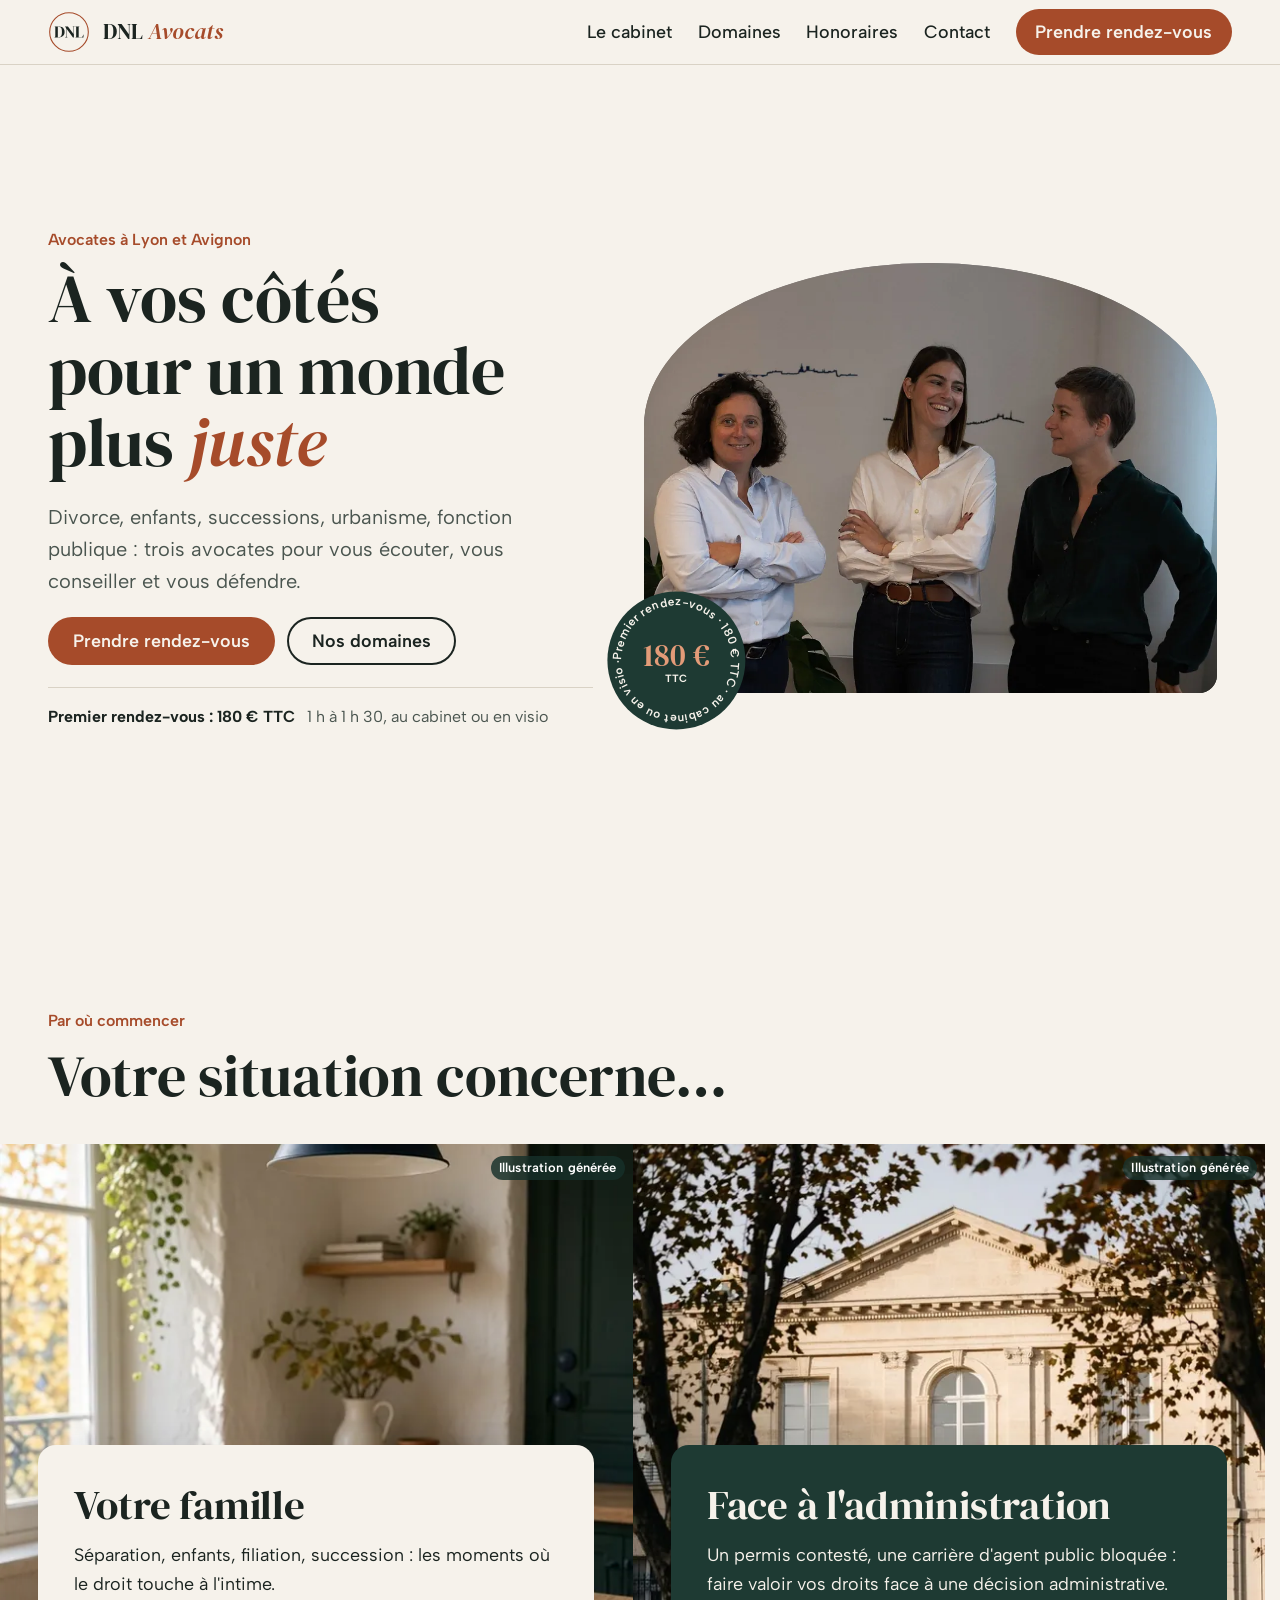
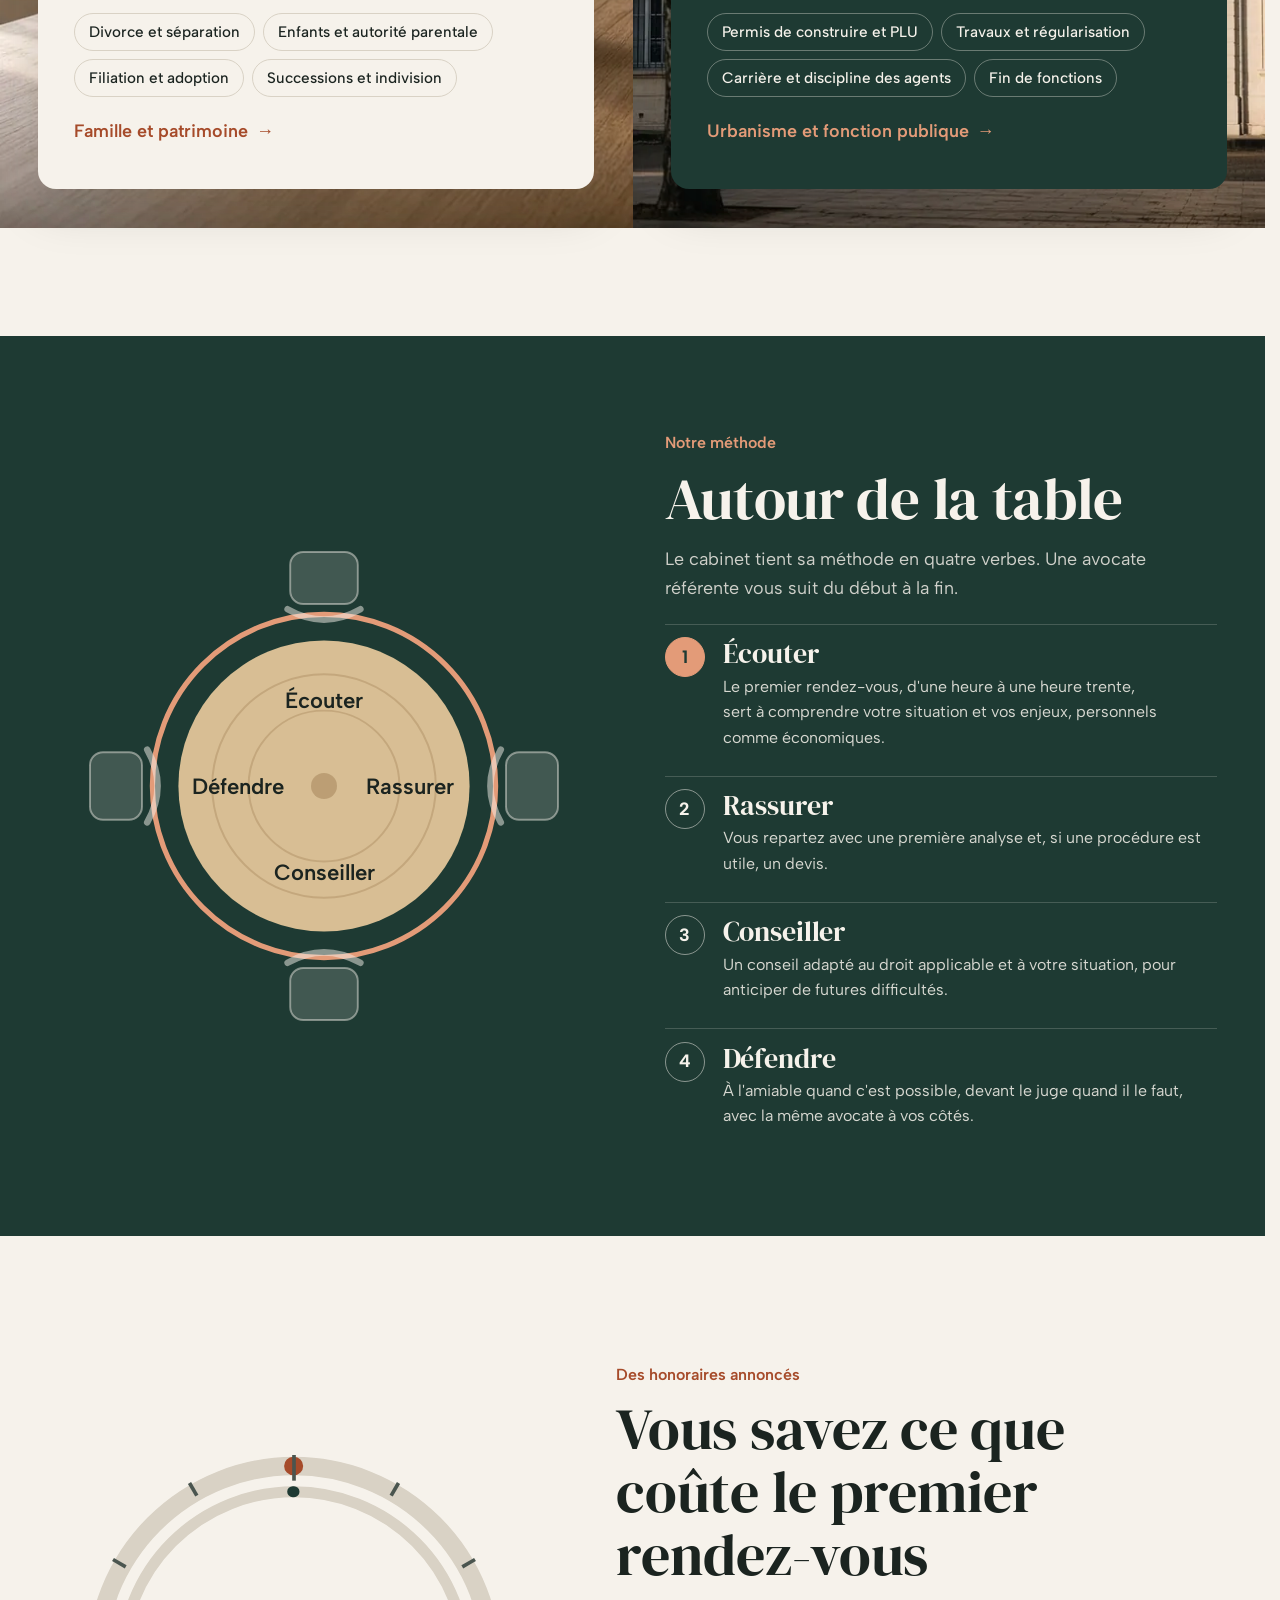
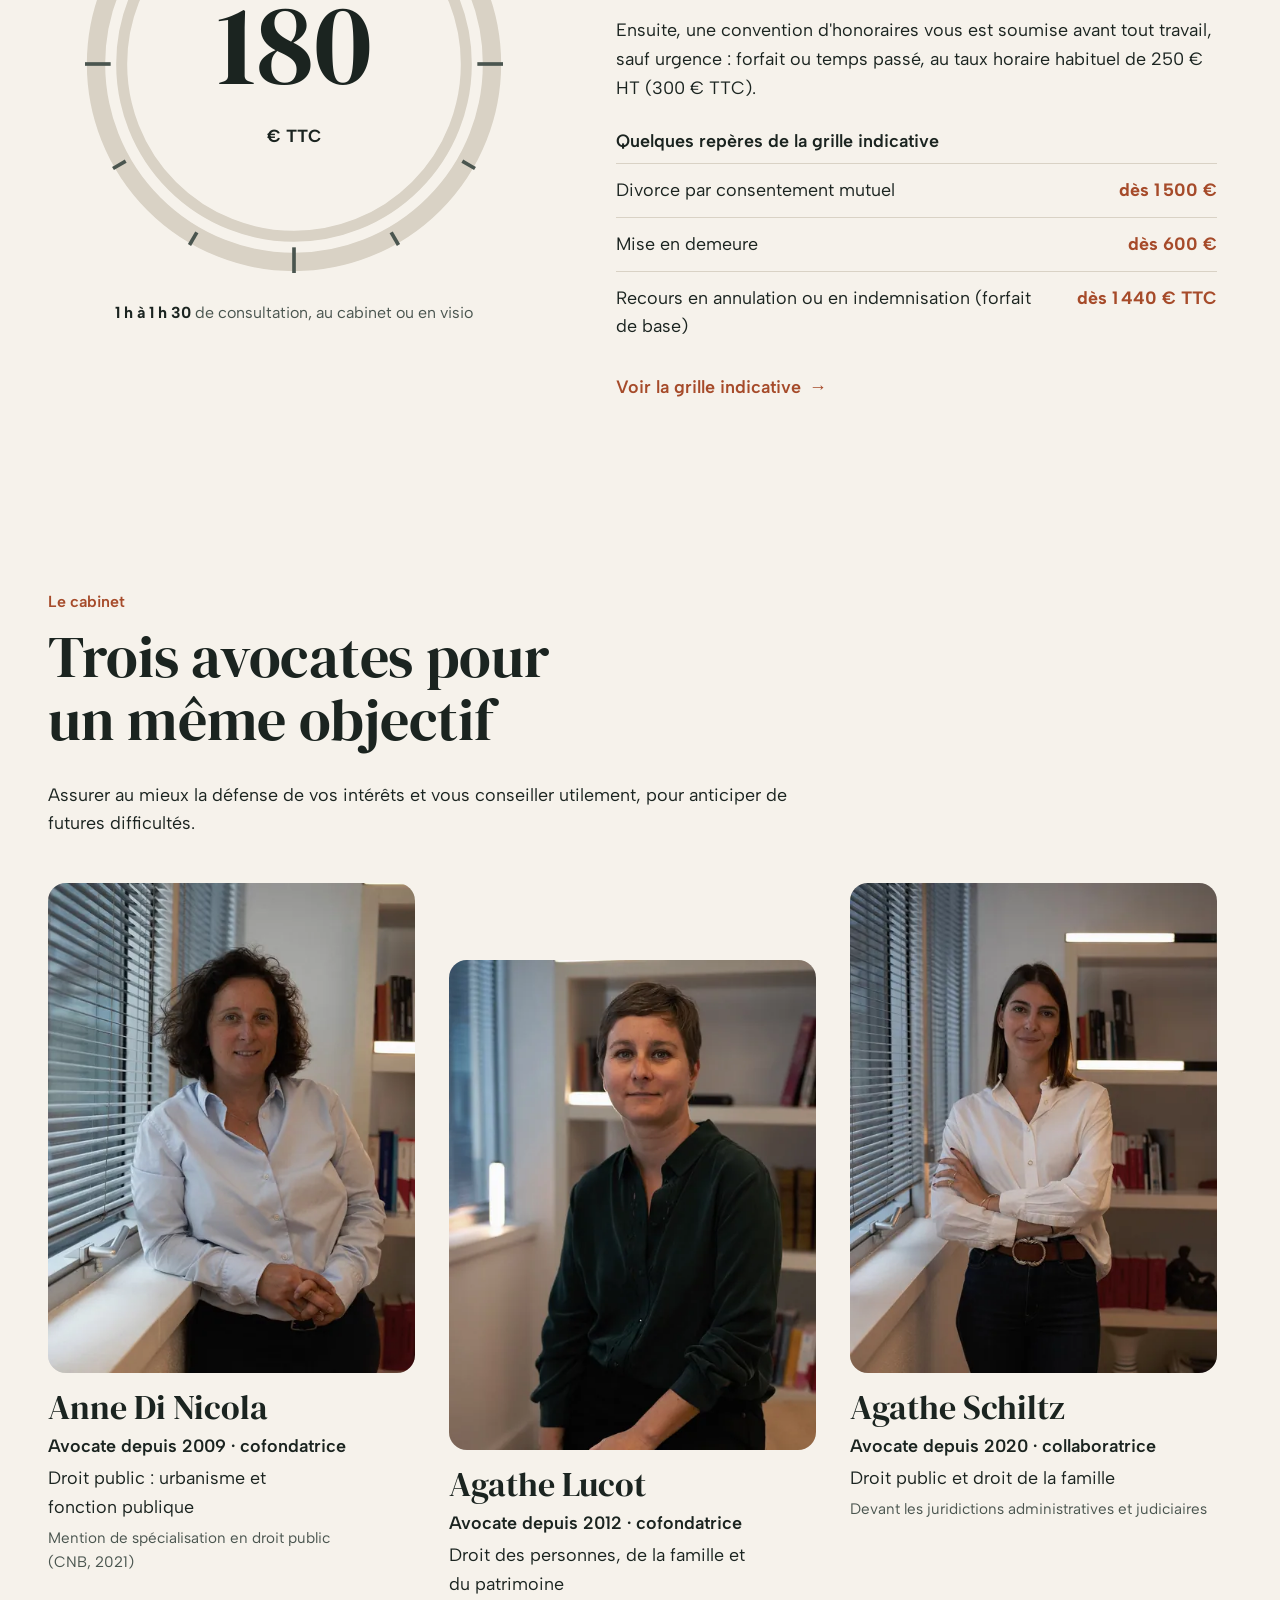
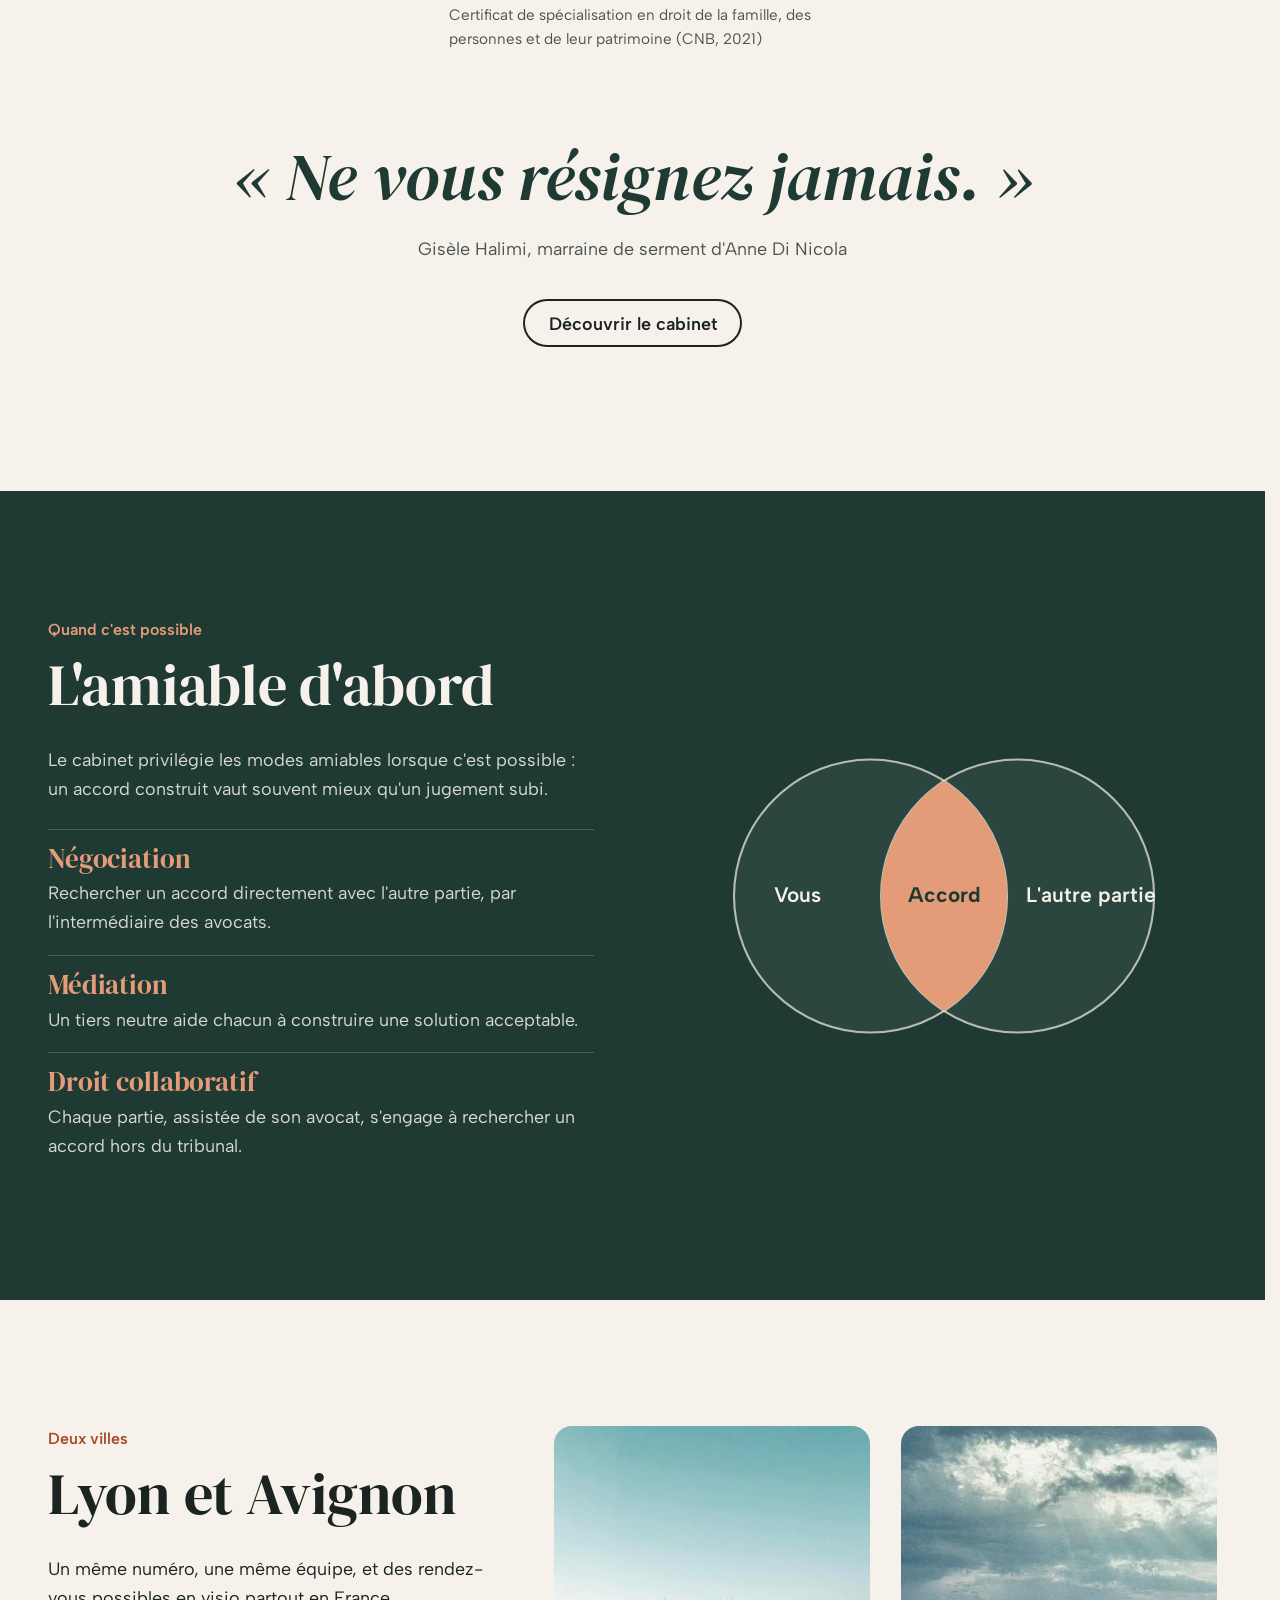
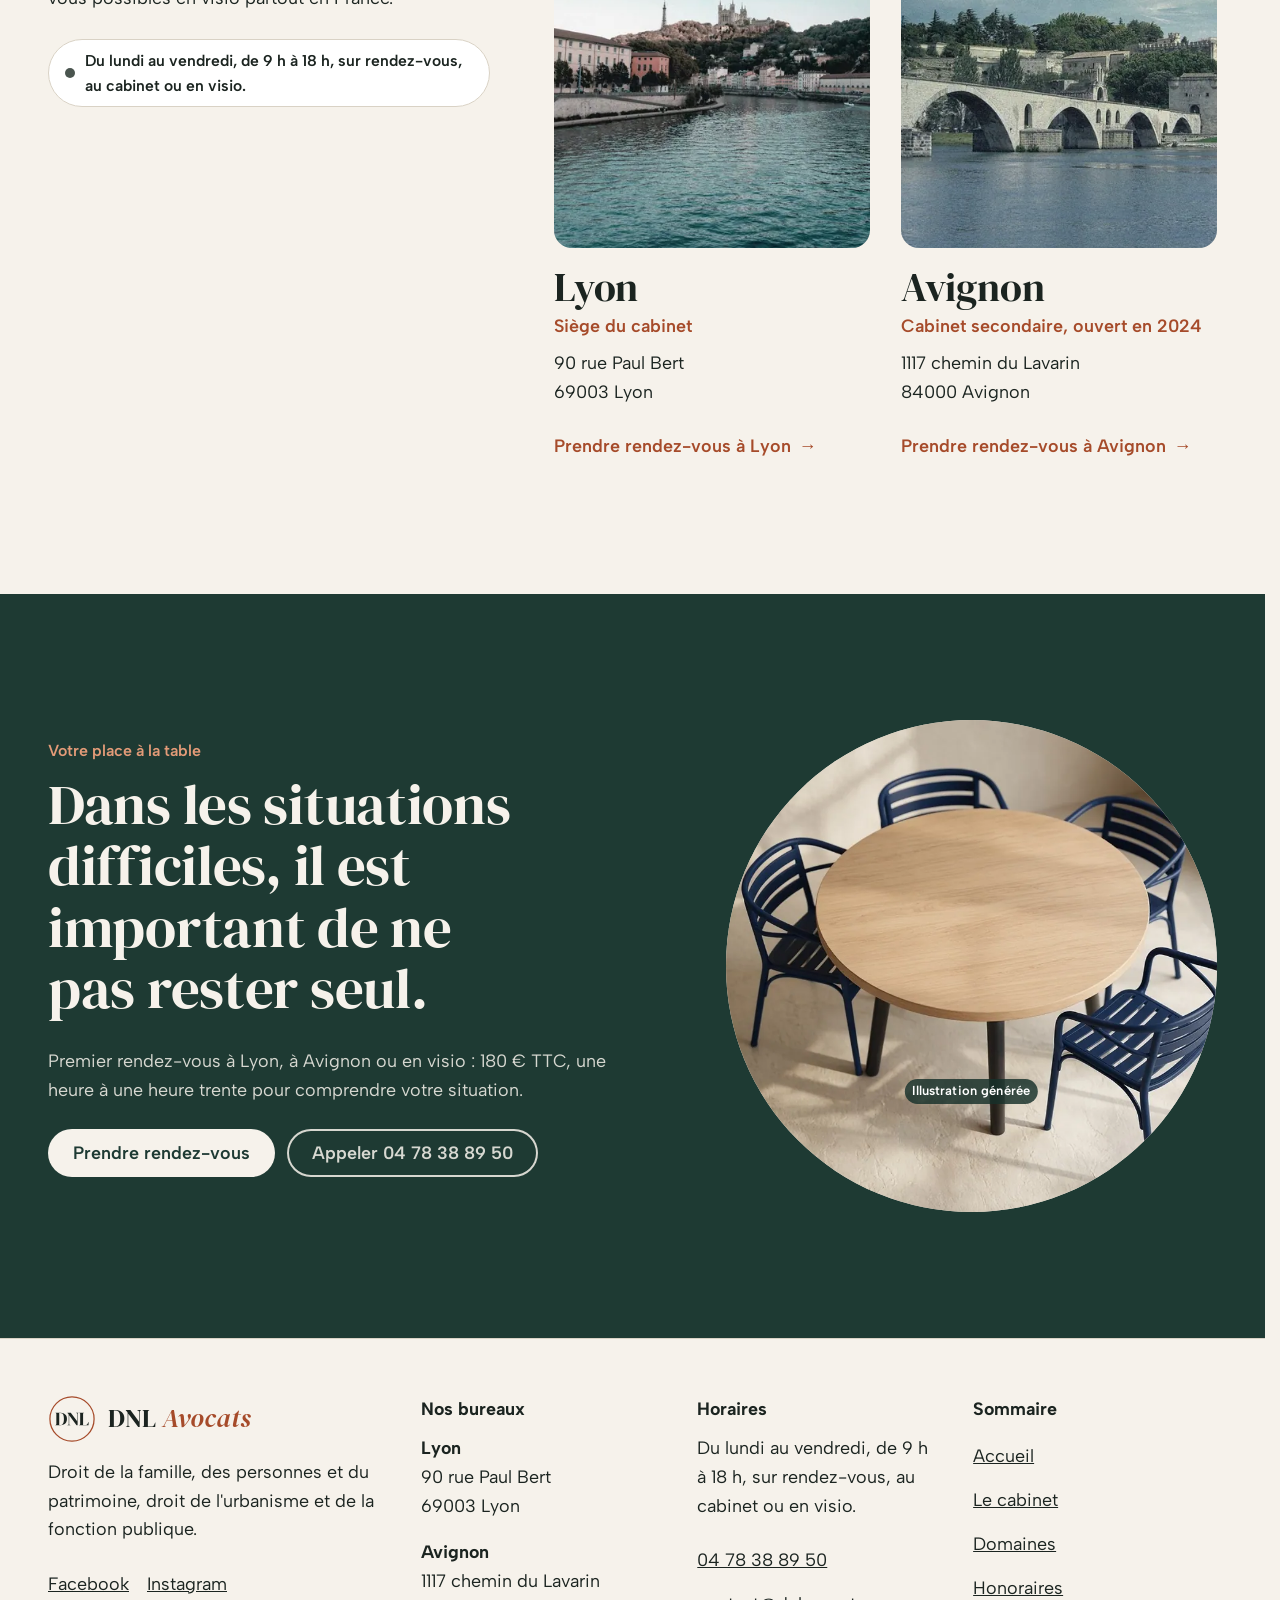
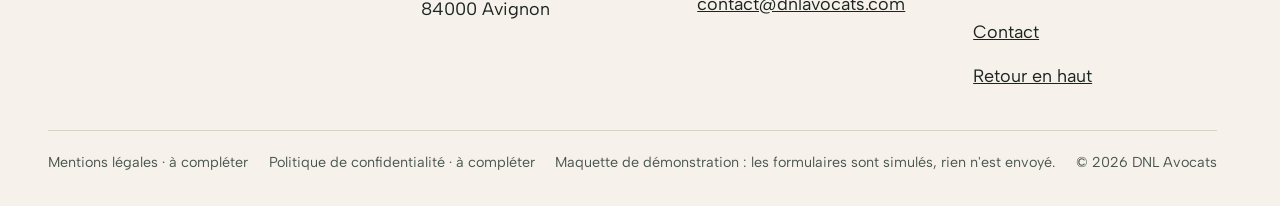
==== index.html @ 967ad7b6 "Maquette DNL Avocats v1" ====
<!doctype html>
<html lang="fr" data-v="1" data-curseur>
<head>
<meta charset="utf-8">
<meta name="viewport" content="width=device-width, initial-scale=1, viewport-fit=cover">
<title>DNL Avocats · Avocates en droit de la famille et droit public à Lyon et Avignon</title>
<meta name="description" content="Trois avocates à Lyon et Avignon : divorce, enfants, successions, urbanisme, fonction publique. Premier rendez-vous 180 € TTC, au cabinet ou en visio.">
<meta name="robots" content="noindex, nofollow">
<link rel="canonical" href="https://dnl-avocats-maquette.vercel.app/">
<style>:root{--fond:#F6F2EB;--texte:#1B2420;--voile-fond:#1E3A33;--ouverture-fond:#F6F2EB;--menu-fond:#F6F2EB}:root { --entete-h: 72px; --barres-h: 0px; } html { background: var(--fond); color: var(--texte); scrollbar-gutter: stable; } body { margin: 0; background: var(--fond); } html.js:not(.secours):not([data-arrivee="retour"]) [data-anime] { opacity: 0; } html.js:not(.secours):not([data-arrivee="retour"]) [data-anime].vu { opacity: 1; } [data-voile] { position: fixed; inset: 0; z-index: 900; background: var(--voile-fond); transform: translateY(100%); visibility: hidden; pointer-events: none; } html[data-arrivee="voile"]:not(.voile-leve):not(.secours) [data-voile] { transform: none; visibility: visible; } html.secours [data-voile] { visibility: hidden !important; } .ouverture-panneau { position: fixed; inset: 0; z-index: 850; display: none; place-content: center; justify-items: center; background: var(--ouverture-fond, var(--voile-fond)); color: var(--fond); text-align: center; } html.js[data-arrivee="intro"]:not(.secours):not(.intro-finie) .ouverture-panneau { display: grid; } html.defilement-bloque, html.defilement-bloque body, html.js[data-arrivee="intro"]:not(.secours):not(.intro-finie), html.js[data-arrivee="intro"]:not(.secours):not(.intro-finie) body, html[data-arrivee="voile"]:not(.voile-leve):not(.secours), html[data-arrivee="voile"]:not(.voile-leve):not(.secours) body { overflow: hidden; } html.js[data-arrivee="intro"]:not(.secours):not(.intro-finie) { background-color: var(--ouverture-fond, var(--voile-fond)); } html[data-arrivee="voile"]:not(.voile-leve):not(.secours) { background-color: var(--voile-fond); }</style>
<script>(function () {
var d = document.documentElement, ss = null, ls = null;
try { ss = window.sessionStorage; ls = window.localStorage; } catch (e) {}
d.classList.add('js');
var nav = performance.getEntriesByType ? performance.getEntriesByType('navigation')[0] : null;
var type = nav ? nav.type : 'navigate';
var depart = null;
try { depart = JSON.parse(ss.getItem('socle:depart') || 'null'); ss.removeItem('socle:depart'); } catch (e) {}
if (depart && !(Date.now() - depart.t < 15000)) depart = null;
var mode = type === 'back_forward' ? 'retour' : type === 'reload' ? 'intro' : depart ? 'voile' : 'intro';
d.setAttribute('data-arrivee', mode);
if (mode === 'voile' && depart.couleur) d.style.setProperty('--voile-fond', depart.couleur);
if (type === 'reload' && 'scrollRestoration' in history) {
history.scrollRestoration = 'manual';
}
try {
var choisie = ls && ls.getItem('socle:langue');
var langue = (d.lang || '').slice(0, 2);
if (choisie && choisie !== langue && type === 'navigate' && !depart) {
var alt = document.querySelector('link[rel="alternate"][hreflang="' + choisie + '"]');
if (alt) location.replace(new URL(alt.href).pathname + location.search + location.hash);
}
} catch (e) {}
setTimeout(function () { if (!d.classList.contains('demarre')) d.classList.add('secours'); }, 2000);
})();</script>
<link rel="preload" href="/assets/fonts/dm-serif-display-latin-400-normal.woff2" as="font" type="font/woff2" crossorigin>
<link rel="preload" href="/assets/fonts/albert-sans-latin-wght-normal.woff2" as="font" type="font/woff2" crossorigin>
<link rel="stylesheet" href="/assets/css/socle.css?v=1">
<link rel="stylesheet" href="/assets/css/site.css?v=1">
<link rel="modulepreload" href="/assets/js/site.js?v=1">
<link rel="modulepreload" href="/assets/js/socle/index.js?v=1">
<script src="/assets/vendor/gsap.min.js" defer></script>
<script src="/assets/vendor/ScrollTrigger.min.js" defer></script>
<script src="/assets/vendor/SplitText.min.js" defer></script>
<script type="module" src="/assets/js/site.js?v=1"></script>
<meta name="theme-color" content="#F6F2EB">
<link rel="icon" href="/assets/images/favicon.svg" type="image/svg+xml">
<link rel="apple-touch-icon" href="/assets/images/apple-touch-icon.png">
<meta property="og:type" content="website">
<meta property="og:site_name" content="DNL Avocats">
<meta property="og:locale" content="fr_FR">
<meta property="og:title" content="DNL Avocats · Avocates en droit de la famille et droit public à Lyon et Avignon">
<meta property="og:description" content="Trois avocates à Lyon et Avignon : divorce, enfants, successions, urbanisme, fonction publique. Premier rendez-vous 180 € TTC, au cabinet ou en visio.">
<meta property="og:url" content="https://dnl-avocats-maquette.vercel.app/">
<meta property="og:image" content="https://dnl-avocats-maquette.vercel.app/assets/partage/accueil-fr.jpg">
<meta property="og:image:width" content="1200">
<meta property="og:image:height" content="630">
<meta property="og:image:alt" content="Les trois avocates de DNL Avocats devant le mur du cabinet de Lyon">
<meta name="twitter:card" content="summary_large_image">
<script type="application/ld+json">{"@context":"https://schema.org","@type":"LegalService","name":"DNL Avocats","legalName":"DNL AVOCATS SELARL","url":"https://dnl-avocats-maquette.vercel.app/","telephone":"+33478388950","email":"contact@dnlavocats.com","description":"Cabinet d'avocates à Lyon et Avignon : droit de la famille, des personnes et du patrimoine, successions, droit de l'urbanisme et de la fonction publique.","priceRange":"Premier rendez-vous 180 € TTC","areaServed":["Lyon","Avignon"],"address":{"@type":"PostalAddress","streetAddress":"90 rue Paul Bert","postalCode":"69003","addressLocality":"Lyon","addressCountry":"FR"},"location":[{"@type":"Place","name":"DNL Avocats Lyon","address":{"@type":"PostalAddress","streetAddress":"90 rue Paul Bert","postalCode":"69003","addressLocality":"Lyon","addressCountry":"FR"}},{"@type":"Place","name":"DNL Avocats Avignon","address":{"@type":"PostalAddress","streetAddress":"1117 chemin du Lavarin","postalCode":"84000","addressLocality":"Avignon","addressCountry":"FR"}}],"openingHoursSpecification":[{"@type":"OpeningHoursSpecification","dayOfWeek":["Monday","Tuesday","Wednesday","Thursday","Friday"],"opens":"09:00","closes":"18:00"}],"employee":[{"@type":"Person","name":"Anne Di Nicola","jobTitle":"Avocate"},{"@type":"Person","name":"Agathe Lucot","jobTitle":"Avocate"},{"@type":"Person","name":"Agathe Schiltz","jobTitle":"Avocate"}],"sameAs":["https://www.facebook.com/DNLAvocats","https://www.instagram.com/dnlavocats/"]}</script>
</head>
<body id="haut">
<div data-voile data-forme="iris" aria-hidden="true"><div class="voile-contenu"><svg class="mono mono--voile" viewBox="0 0 100 100" aria-hidden="true" focusable="false"><circle class="mono-anneau" cx="50" cy="50" r="46" pathLength="1"/><path class="mono-l" d="M25.12 63.14L15.28 63.14L15.28 62.74L16.12 62.42Q17.40 61.90 17.40 60.38L17.40 39.50Q17.40 37.90 16.12 37.46L15.28 37.14L15.28 36.74L25.84 36.74Q30.08 36.74 33.14 38.32Q36.20 39.90 37.86 42.84Q39.52 45.78 39.52 49.90Q39.52 54.10 37.72 57.06Q35.92 60.02 32.70 61.58Q29.48 63.14 25.12 63.14M23.40 37.54L23.40 62.34L25.12 62.34Q28 62.34 29.76 61.20Q31.52 60.06 32.34 57.36Q33.16 54.66 33.16 49.94Q33.16 45.22 32.34 42.52Q31.52 39.82 29.80 38.68Q28.08 37.54 25.28 37.54"/><path class="mono-l" d="M46.60 63.14L40.52 63.14L40.52 62.74L41.84 62.34Q42.56 62.14 42.88 61.56Q43.20 60.98 43.20 60.18L43.20 40.94Q42.76 39.98 42.50 39.50Q42.24 39.02 41.92 38.68Q41.60 38.34 41.04 37.82L40.36 37.14L40.36 36.74L47.44 36.74L60.72 54.86L60.72 39.78Q60.72 38.98 60.46 38.34Q60.20 37.70 59.40 37.50L58.08 37.14L58.08 36.74L63.80 36.74L63.80 37.14L62.72 37.50Q62 37.74 61.84 38.34Q61.68 38.94 61.68 39.74L61.68 63.26L59.44 63.26L44.16 42.26L44.16 60.18Q44.16 60.98 44.40 61.54Q44.64 62.10 45.40 62.34L46.60 62.74"/><path class="mono-l" d="M84.36 63.14L64.92 63.14L64.92 62.74L65.76 62.42Q66.60 62.10 66.82 61.64Q67.04 61.18 67.04 60.38L67.04 39.50Q67.04 38.70 66.80 38.22Q66.56 37.74 65.76 37.46L64.92 37.14L64.92 36.74L75.12 36.74L75.12 37.14L74.40 37.46Q73.64 37.74 73.36 38.24Q73.08 38.74 73.08 39.54L73.08 62.34L79.24 62.34Q80.72 62.34 81.42 61.62Q82.12 60.90 82.76 59.54L84.32 56.18L84.72 56.18"/></svg><span data-voile-libelle>Accueil</span></div></div>
<div class="ouverture-panneau" data-ouverture aria-hidden="true">
  <svg class="mono mono--intro" viewBox="0 0 100 100" aria-hidden="true" focusable="false" data-ouverture-objet><circle class="mono-anneau" cx="50" cy="50" r="46" pathLength="1"/><path class="mono-l" d="M25.12 63.14L15.28 63.14L15.28 62.74L16.12 62.42Q17.40 61.90 17.40 60.38L17.40 39.50Q17.40 37.90 16.12 37.46L15.28 37.14L15.28 36.74L25.84 36.74Q30.08 36.74 33.14 38.32Q36.20 39.90 37.86 42.84Q39.52 45.78 39.52 49.90Q39.52 54.10 37.72 57.06Q35.92 60.02 32.70 61.58Q29.48 63.14 25.12 63.14M23.40 37.54L23.40 62.34L25.12 62.34Q28 62.34 29.76 61.20Q31.52 60.06 32.34 57.36Q33.16 54.66 33.16 49.94Q33.16 45.22 32.34 42.52Q31.52 39.82 29.80 38.68Q28.08 37.54 25.28 37.54"/><path class="mono-l" d="M46.60 63.14L40.52 63.14L40.52 62.74L41.84 62.34Q42.56 62.14 42.88 61.56Q43.20 60.98 43.20 60.18L43.20 40.94Q42.76 39.98 42.50 39.50Q42.24 39.02 41.92 38.68Q41.60 38.34 41.04 37.82L40.36 37.14L40.36 36.74L47.44 36.74L60.72 54.86L60.72 39.78Q60.72 38.98 60.46 38.34Q60.20 37.70 59.40 37.50L58.08 37.14L58.08 36.74L63.80 36.74L63.80 37.14L62.72 37.50Q62 37.74 61.84 38.34Q61.68 38.94 61.68 39.74L61.68 63.26L59.44 63.26L44.16 42.26L44.16 60.18Q44.16 60.98 44.40 61.54Q44.64 62.10 45.40 62.34L46.60 62.74"/><path class="mono-l" d="M84.36 63.14L64.92 63.14L64.92 62.74L65.76 62.42Q66.60 62.10 66.82 61.64Q67.04 61.18 67.04 60.38L67.04 39.50Q67.04 38.70 66.80 38.22Q66.56 37.74 65.76 37.46L64.92 37.14L64.92 36.74L75.12 36.74L75.12 37.14L74.40 37.46Q73.64 37.74 73.36 38.24Q73.08 38.74 73.08 39.54L73.08 62.34L79.24 62.34Q80.72 62.34 81.42 61.62Q82.12 60.90 82.76 59.54L84.32 56.18L84.72 56.18"/></svg>
  <p class="ouverture-ligne">Avocates · Lyon &amp; Avignon</p>
</div>
<a class="evitement" href="#contenu">Aller au contenu</a>
<header data-entete>
  <div class="entete-rangee">
    <a class="entete-logo" href="/" data-libelle="Accueil" aria-current="page">
      <svg class="mono mono--entete" viewBox="0 0 100 100" aria-hidden="true" focusable="false"><circle class="mono-anneau" cx="50" cy="50" r="46" pathLength="1"/><path class="mono-l" d="M25.12 63.14L15.28 63.14L15.28 62.74L16.12 62.42Q17.40 61.90 17.40 60.38L17.40 39.50Q17.40 37.90 16.12 37.46L15.28 37.14L15.28 36.74L25.84 36.74Q30.08 36.74 33.14 38.32Q36.20 39.90 37.86 42.84Q39.52 45.78 39.52 49.90Q39.52 54.10 37.72 57.06Q35.92 60.02 32.70 61.58Q29.48 63.14 25.12 63.14M23.40 37.54L23.40 62.34L25.12 62.34Q28 62.34 29.76 61.20Q31.52 60.06 32.34 57.36Q33.16 54.66 33.16 49.94Q33.16 45.22 32.34 42.52Q31.52 39.82 29.80 38.68Q28.08 37.54 25.28 37.54"/><path class="mono-l" d="M46.60 63.14L40.52 63.14L40.52 62.74L41.84 62.34Q42.56 62.14 42.88 61.56Q43.20 60.98 43.20 60.18L43.20 40.94Q42.76 39.98 42.50 39.50Q42.24 39.02 41.92 38.68Q41.60 38.34 41.04 37.82L40.36 37.14L40.36 36.74L47.44 36.74L60.72 54.86L60.72 39.78Q60.72 38.98 60.46 38.34Q60.20 37.70 59.40 37.50L58.08 37.14L58.08 36.74L63.80 36.74L63.80 37.14L62.72 37.50Q62 37.74 61.84 38.34Q61.68 38.94 61.68 39.74L61.68 63.26L59.44 63.26L44.16 42.26L44.16 60.18Q44.16 60.98 44.40 61.54Q44.64 62.10 45.40 62.34L46.60 62.74"/><path class="mono-l" d="M84.36 63.14L64.92 63.14L64.92 62.74L65.76 62.42Q66.60 62.10 66.82 61.64Q67.04 61.18 67.04 60.38L67.04 39.50Q67.04 38.70 66.80 38.22Q66.56 37.74 65.76 37.46L64.92 37.14L64.92 36.74L75.12 36.74L75.12 37.14L74.40 37.46Q73.64 37.74 73.36 38.24Q73.08 38.74 73.08 39.54L73.08 62.34L79.24 62.34Q80.72 62.34 81.42 61.62Q82.12 60.90 82.76 59.54L84.32 56.18L84.72 56.18"/></svg><span class="entete-nom">DNL <em>Avocats</em></span>
    </a>
    <nav data-nav aria-label="Navigation principale">
      <ul><li><a href="/cabinet" data-libelle="Le cabinet">Le cabinet</a></li><li><a href="/domaines" data-libelle="Domaines">Domaines</a></li><li><a href="/honoraires" data-libelle="Honoraires">Honoraires</a></li><li><a href="/contact" data-libelle="Contact">Contact</a></li></ul>
    </nav>
    <div class="entete-actions">
      <a class="bouton" href="/contact" data-libelle="Contact">Prendre rendez-vous</a>
      <button type="button" data-menu-bouton aria-controls="menu" aria-expanded="false" data-libelle-ouvrir="Menu" data-libelle-fermer="Fermer"><span data-libelle-bouton>Menu</span></button>
      <a class="menu-sansjs" href="#menu" data-menu-lien>Menu</a>
    </div>
  </div>
</header>
<script>/* Avant le premier affichage : rangées de la navigation (même règle que ajusterNav dans assets/js/socle/entete.js)
   et hauteur réelle de l'en-tête, pour que rien ne saute quand le JavaScript du site prend la main. */
(function () {
  var h = document.documentElement, u = document.querySelector('[data-nav] ul'), e = document.querySelector('[data-entete]');
  if (u) {
    var deborde = function () { return u.scrollWidth > u.clientWidth + 1; }, c = deborde();
    if (c && window.matchMedia('(min-width: 900px)').matches) {
      h.classList.add('nav-deux-rangees'); c = deborde();
      if (c) { h.classList.add('nav-deux-lignes'); var a = u.querySelector('a'); c = !a || u.getBoundingClientRect().height > a.getBoundingClientRect().height * 2.5; }
      if (c) h.classList.remove('nav-deux-rangees', 'nav-deux-lignes');
    }
    if (c) h.classList.add('nav-compacte');
  }
  if (e) h.style.setProperty('--entete-h', Math.round(e.getBoundingClientRect().height) + 'px');
})();</script>
<span id="menu-ferme" aria-hidden="true"></span>
<div id="menu" data-menu role="dialog" aria-modal="true" aria-label="Menu">
  <p class="menu-sansjs-fermer"><a href="#menu-ferme">Fermer</a></p>
  <ul><li style="--i:0"><a href="/" class="menu-lien" data-libelle="Accueil" aria-current="page">Accueil</a></li><li style="--i:1"><a href="/cabinet" class="menu-lien" data-libelle="Le cabinet">Le cabinet</a></li><li style="--i:2"><a href="/domaines" class="menu-lien" data-libelle="Domaines">Domaines</a></li><li style="--i:3"><a href="/honoraires" class="menu-lien" data-libelle="Honoraires">Honoraires</a></li><li style="--i:4"><a href="/contact" class="menu-lien" data-libelle="Contact">Contact</a></li></ul>
  <p><a class="bouton" href="tel:+33478388950">Appeler 04 78 38 89 50</a></p>
</div>
<main id="contenu" tabindex="-1">
<section class="hero" id="debut">
  <div class="hero-texte">
    <p class="surtitre hero-surtitre masque-ecran-tres-bas o-suite">Avocates à Lyon et Avignon</p>
    <h1 class="hero-titre"><span class="ligne-masque"><span class="hero-ligne">À vos côtés</span></span><span class="ligne-masque"><span class="hero-ligne">pour un monde</span></span><span class="ligne-masque"><span class="hero-ligne">plus <em>juste</em></span></span></h1>
    <p class="hero-intro masque-ecran-bas masque-petit o-suite">Divorce, enfants, successions, urbanisme, fonction publique : trois avocates pour vous écouter, vous conseiller et vous défendre.</p>
    <div class="hero-actions o-suite">
      <a href="/contact" class="bouton" data-libelle="Contact" data-action-principale data-survol="magnetique">Prendre rendez-vous</a>
      <a href="/domaines" class="bouton bouton--contour masque-ecran-tres-bas" data-libelle="Domaines">Nos domaines</a>
    </div>
    <p class="hero-info o-suite" data-info-cle><strong>Premier rendez-vous : 180 € TTC</strong><span>1 h à 1 h 30, au cabinet ou en visio</span></p>
  </div>
  <div class="hero-visuel">
    <figure class="media hero-arche" data-iris-centre data-fx="parallaxe" data-fx-force="6" style="--cadrage:54% 46%">
  <picture>
    <img src="/assets/images/equipe-1280.webp" srcset="/assets/images/equipe-640.webp 640w, /assets/images/equipe-960.webp 960w, /assets/images/equipe-1280.webp 1280w, /assets/images/equipe-1600.webp 1600w" sizes="(max-width: 760px) 100vw, 56vw" alt="Anne Di Nicola, Agathe Schiltz et Agathe Lucot, souriantes, devant le mur du cabinet de Lyon orné d&#39;une silhouette de la ville" width="1280" height="960" fetchpriority="high" loading="eager" decoding="async">
  </picture>
</figure>
    <svg class="pastille o-suite" viewBox="0 0 200 200" data-effet="pastille" data-superpose data-audit-ignorer aria-hidden="true">
      <defs><path id="pastille-cercle" d="M100,100 m-78,0 a78,78 0 1,1 156,0 a78,78 0 1,1 -156,0"/></defs>
      <circle cx="100" cy="100" r="98" class="pastille-fond"/>
      <g class="pastille-tour"><g class="pastille-texte"><text><textPath href="#pastille-cercle" textLength="490" lengthAdjust="spacing">Premier rendez-vous · 180 € TTC · au cabinet ou en visio · </textPath></text></g></g>
      <text x="100" y="108" text-anchor="middle" class="pastille-prix">180 €</text><text x="100" y="130" text-anchor="middle" class="pastille-ttc">TTC</text>
    </svg>
  </div>
</section>
<section class="situation" id="situation" aria-labelledby="situation-titre">
  <div class="conteneur situation-tete">
    <p class="surtitre" data-anime>Par où commencer</p>
    <h2 id="situation-titre" data-anime="lignes">Votre situation concerne…</h2>
  </div>
  <div class="partage">
    <article class="partage-moitie partage-moitie--famille" data-cote="g" data-effet="partage">
      <figure class="media partage-media" data-grok data-fx="parallaxe" data-fx-force="8" style="--cadrage:39% 46%">
  <picture>
    <img src="/assets/images/grok/accueil-famille-1200.webp" srcset="/assets/images/grok/accueil-famille-640.webp 640w, /assets/images/grok/accueil-famille-960.webp 960w, /assets/images/grok/accueil-famille-1200.webp 1200w" sizes="(max-width: 760px) 100vw, 50vw" alt="Table de cuisine familiale au matin, deux tasses et un dessin aux crayons" width="1200" height="1500" loading="lazy" decoding="async">
  </picture><figcaption class="mention-ia">Illustration générée</figcaption>
</figure>
      <div class="partage-carte">
        <h3>Votre famille</h3>
        <p>Séparation, enfants, filiation, succession : les moments où le droit touche à l&#39;intime.</p>
        <ul class="partage-liste"><li>Divorce et séparation</li><li>Enfants et autorité parentale</li><li>Filiation et adoption</li><li>Successions et indivision</li></ul>
        <a href="/domaines#famille" class="lien-fleche" data-libelle="Domaines">Famille et patrimoine <span aria-hidden="true">→</span></a>
      </div>
    </article>
    <article class="partage-moitie partage-moitie--public" data-cote="d" data-effet="partage">
      <figure class="media partage-media" data-grok data-fx="parallaxe" data-fx-force="8" style="--cadrage:50% 36%">
  <picture>
    <img src="/assets/images/grok/accueil-public-1200.webp" srcset="/assets/images/grok/accueil-public-640.webp 640w, /assets/images/grok/accueil-public-960.webp 960w, /assets/images/grok/accueil-public-1200.webp 1200w" sizes="(max-width: 760px) 100vw, 50vw" alt="Façade claire d&#39;un bâtiment public vue depuis une place plantée de platanes" width="1200" height="1500" loading="lazy" decoding="async">
  </picture><figcaption class="mention-ia">Illustration générée</figcaption>
</figure>
      <div class="partage-carte">
        <h3>Face à l&#39;administration</h3>
        <p>Un permis contesté, une carrière d&#39;agent public bloquée : faire valoir vos droits face à une décision administrative.</p>
        <ul class="partage-liste"><li>Permis de construire et PLU</li><li>Travaux et régularisation</li><li>Carrière et discipline des agents</li><li>Fin de fonctions</li></ul>
        <a href="/domaines#urbanisme" class="lien-fleche" data-libelle="Domaines">Urbanisme et fonction publique <span aria-hidden="true">→</span></a>
      </div>
    </article>
  </div>
</section>
<section class="methode" id="methode" data-scene data-entete-cache aria-labelledby="methode-titre">
  <div class="methode-cadre" data-collant>
    <div class="conteneur methode-grille">
      <div class="methode-visuel">
        <svg class="table " viewBox="0 0 400 400" data-effet="table-ronde" data-visuel role="img" aria-label="Table ronde vue de dessus : quatre places, une par étape de la méthode">
  <circle class="table-anneau-piste" cx="200" cy="200" r="132"/>
  <circle class="table-anneau" cx="200" cy="200" r="132" pathLength="1" transform="rotate(-90 200 200)"/>
  <g class="place" data-place="0" transform="translate(200.0 40.0) rotate(0)"><rect class="place-assise" x="-26" y="-20" width="52" height="40" rx="10"/><path class="place-dossier" d="M-28 24 Q0 40 28 24"/></g><g class="place" data-place="1" transform="translate(360.0 200.0) rotate(90)"><rect class="place-assise" x="-26" y="-20" width="52" height="40" rx="10"/><path class="place-dossier" d="M-28 24 Q0 40 28 24"/></g><g class="place" data-place="2" transform="translate(200.0 360.0) rotate(180)"><rect class="place-assise" x="-26" y="-20" width="52" height="40" rx="10"/><path class="place-dossier" d="M-28 24 Q0 40 28 24"/></g><g class="place" data-place="3" transform="translate(40.0 200.0) rotate(270)"><rect class="place-assise" x="-26" y="-20" width="52" height="40" rx="10"/><path class="place-dossier" d="M-28 24 Q0 40 28 24"/></g>
  <circle class="table-plateau" cx="200" cy="200" r="112"/>
  <circle class="table-veine" cx="200" cy="200" r="86"/>
  <circle class="table-veine" cx="200" cy="200" r="58"/>
  <circle class="table-centre" cx="200" cy="200" r="10"/>
  <text class="place-libelle" data-libelle-place="0" x="200.0" y="140.0" text-anchor="middle">Écouter</text><text class="place-libelle" data-libelle-place="1" x="266.0" y="206.0" text-anchor="middle">Rassurer</text><text class="place-libelle" data-libelle-place="2" x="200.0" y="272.0" text-anchor="middle">Conseiller</text><text class="place-libelle" data-libelle-place="3" x="134.0" y="206.0" text-anchor="middle">Défendre</text>
</svg>
      </div>
      <div class="methode-texte">
        <p class="surtitre">Notre méthode</p>
        <h2 id="methode-titre" data-anime="lignes">Autour de la table</h2>
        <p class="methode-intro masque-ecran-bas">Le cabinet tient sa méthode en quatre verbes. Une avocate référente vous suit du début à la fin.</p>
        <ol class="methode-etapes" data-etapes>
          <li class="methode-etape est-active" data-etape="0"><span class="methode-num" aria-hidden="true">1</span><div><h3>Écouter</h3><p>Le premier rendez-vous, d&#39;une heure à une heure trente, sert à comprendre votre situation et vos enjeux, personnels comme économiques.</p></div></li><li class="methode-etape" data-etape="1"><span class="methode-num" aria-hidden="true">2</span><div><h3>Rassurer</h3><p>Vous repartez avec une première analyse et, si une procédure est utile, un devis.</p></div></li><li class="methode-etape" data-etape="2"><span class="methode-num" aria-hidden="true">3</span><div><h3>Conseiller</h3><p>Un conseil adapté au droit applicable et à votre situation, pour anticiper de futures difficultés.</p></div></li><li class="methode-etape" data-etape="3"><span class="methode-num" aria-hidden="true">4</span><div><h3>Défendre</h3><p>À l&#39;amiable quand c&#39;est possible, devant le juge quand il le faut, avec la même avocate à vos côtés.</p></div></li>
        </ol>
      </div>
    </div>
  </div>
</section>
<section class="annonce conteneur" id="honoraires" aria-labelledby="annonce-titre">
  <div class="annonce-visuel" data-visuel>
    <svg class="horloge" viewBox="0 0 240 240" data-effet="horloge" role="img" aria-label="Anneau de durée : une heure à une heure trente">
      <circle class="horloge-piste" cx="120" cy="120" r="108"/>
      <circle class="horloge-heure" cx="120" cy="120" r="108" pathLength="1" transform="rotate(-90 120 120)"/>
      <circle class="horloge-piste horloge-piste--int" cx="120" cy="120" r="94"/>
      <circle class="horloge-demi" cx="120" cy="120" r="94" pathLength="1" transform="rotate(-90 120 120)"/>
      <line class="horloge-cran" x1="120" y1="6" x2="120" y2="20" transform="rotate(0 120 120)"/><line class="horloge-cran" x1="120" y1="6" x2="120" y2="14" transform="rotate(30 120 120)"/><line class="horloge-cran" x1="120" y1="6" x2="120" y2="14" transform="rotate(60 120 120)"/><line class="horloge-cran" x1="120" y1="6" x2="120" y2="20" transform="rotate(90 120 120)"/><line class="horloge-cran" x1="120" y1="6" x2="120" y2="14" transform="rotate(120 120 120)"/><line class="horloge-cran" x1="120" y1="6" x2="120" y2="14" transform="rotate(150 120 120)"/><line class="horloge-cran" x1="120" y1="6" x2="120" y2="20" transform="rotate(180 120 120)"/><line class="horloge-cran" x1="120" y1="6" x2="120" y2="14" transform="rotate(210 120 120)"/><line class="horloge-cran" x1="120" y1="6" x2="120" y2="14" transform="rotate(240 120 120)"/><line class="horloge-cran" x1="120" y1="6" x2="120" y2="20" transform="rotate(270 120 120)"/><line class="horloge-cran" x1="120" y1="6" x2="120" y2="14" transform="rotate(300 120 120)"/><line class="horloge-cran" x1="120" y1="6" x2="120" y2="14" transform="rotate(330 120 120)"/>
    </svg>
    <p class="annonce-prix" aria-hidden="true"><span class="annonce-nombre" data-compteur="180">180</span><span class="annonce-unite">€ TTC</span></p>
    <p class="annonce-duree"><strong>1 h à 1 h 30</strong> de consultation, au cabinet ou en visio</p>
  </div>
  <div class="annonce-texte">
    <p class="surtitre" data-anime>Des honoraires annoncés</p>
    <h2 id="annonce-titre" data-anime="lignes">Vous savez ce que coûte le premier rendez-vous</h2>
    <p class="visuellement-cache">180 € TTC, 1 h à 1 h 30 de consultation, au cabinet ou en visio.</p>
    <p data-anime>Ensuite, une convention d&#39;honoraires vous est soumise avant tout travail, sauf urgence : forfait ou temps passé, au taux horaire habituel de 250 € HT (300 € TTC).</p>
    <p class="annonce-exemples-titre" data-anime>Quelques repères de la grille indicative</p>
    <ul class="tarifs-mini" data-anime="cascade">
      <li><span>Divorce par consentement mutuel</span><strong data-prix>dès 1 500 €</strong></li><li><span>Mise en demeure</span><strong data-prix>dès 600 €</strong></li><li><span>Recours en annulation ou en indemnisation (forfait de base)</span><strong data-prix>dès 1 440 € TTC</strong></li>
    </ul>
    <a href="/honoraires#grille" class="lien-fleche" data-libelle="Honoraires">Voir la grille indicative <span aria-hidden="true">→</span></a>
  </div>
</section>
<section class="avocates" id="avocates" aria-labelledby="avocates-titre">
  <div class="conteneur">
    <div class="avocates-tete">
      <p class="surtitre" data-anime>Le cabinet</p>
      <h2 id="avocates-titre" data-anime="lignes">Trois avocates pour un même objectif</h2>
      <p data-anime>Assurer au mieux la défense de vos intérêts et vous conseiller utilement, pour anticiper de futures difficultés.</p>
    </div>
    <ul class="avocates-grille" data-anime="cascade">
      <li class="avocate">
        <a href="/cabinet#anne-di-nicola" class="avocate-lien" data-libelle="Le cabinet"><figure class="media avocate-media" data-fx="parallaxe" data-fx-force="7" style="--cadrage:52% 34%">
  <picture>
    <img src="/assets/images/anne-di-nicola-960.webp" srcset="/assets/images/anne-di-nicola-480.webp 480w, /assets/images/anne-di-nicola-640.webp 640w, /assets/images/anne-di-nicola-960.webp 960w" sizes="(max-width: 760px) 100vw, 33vw" alt="Portrait de Maître Anne Di Nicola, chemise bleu ciel, devant une fenêtre du cabinet" width="960" height="1280" loading="lazy" decoding="async">
  </picture>
</figure><span class="avocate-nom">Anne Di Nicola</span></a>
        <p class="avocate-depuis">Avocate depuis 2009 · cofondatrice</p>
        <p class="avocate-domaine">Droit public : urbanisme et fonction publique</p>
        <p class="avocate-mention">Mention de spécialisation en droit public (CNB, 2021)</p>
      </li><li class="avocate">
        <a href="/cabinet#agathe-lucot" class="avocate-lien" data-libelle="Le cabinet"><figure class="media avocate-media" data-fx="parallaxe" data-fx-force="7" style="--cadrage:53% 34%">
  <picture>
    <img src="/assets/images/agathe-lucot-960.webp" srcset="/assets/images/agathe-lucot-480.webp 480w, /assets/images/agathe-lucot-640.webp 640w, /assets/images/agathe-lucot-960.webp 960w" sizes="(max-width: 760px) 100vw, 33vw" alt="Portrait de Maître Agathe Lucot, chemisier vert sapin, assise dans le cabinet" width="960" height="1280" loading="lazy" decoding="async">
  </picture>
</figure><span class="avocate-nom">Agathe Lucot</span></a>
        <p class="avocate-depuis">Avocate depuis 2012 · cofondatrice</p>
        <p class="avocate-domaine">Droit des personnes, de la famille et du patrimoine</p>
        <p class="avocate-mention">Certificat de spécialisation en droit de la famille, des personnes et de leur patrimoine (CNB, 2021)</p>
      </li><li class="avocate">
        <a href="/cabinet#agathe-schiltz" class="avocate-lien" data-libelle="Le cabinet"><figure class="media avocate-media" data-fx="parallaxe" data-fx-force="7" style="--cadrage:50% 34%">
  <picture>
    <img src="/assets/images/agathe-schiltz-960.webp" srcset="/assets/images/agathe-schiltz-480.webp 480w, /assets/images/agathe-schiltz-640.webp 640w, /assets/images/agathe-schiltz-960.webp 960w" sizes="(max-width: 760px) 100vw, 33vw" alt="Portrait de Maître Agathe Schiltz, chemise blanche, bras croisés, devant la bibliothèque du cabinet" width="960" height="1280" loading="lazy" decoding="async">
  </picture>
</figure><span class="avocate-nom">Agathe Schiltz</span></a>
        <p class="avocate-depuis">Avocate depuis 2020 · collaboratrice</p>
        <p class="avocate-domaine">Droit public et droit de la famille</p>
        <p class="avocate-mention">Devant les juridictions administratives et judiciaires</p>
      </li>
    </ul>
    <figure class="citation">
      <blockquote><p data-anime="mots">« Ne vous résignez jamais. »</p></blockquote>
      <figcaption>Gisèle Halimi, marraine de serment d&#39;Anne Di Nicola</figcaption>
    </figure>
    <p class="centre"><a href="/cabinet" class="bouton bouton--contour" data-libelle="Le cabinet">Découvrir le cabinet</a></p>
  </div>
</section>
<section class="amiable" id="amiable" aria-labelledby="amiable-titre">
  <div class="conteneur amiable-grille">
    <div class="amiable-texte">
      <p class="surtitre" data-anime>Quand c&#39;est possible</p>
      <h2 id="amiable-titre" data-anime="lignes">L&#39;amiable d&#39;abord</h2>
      <p data-anime>Le cabinet privilégie les modes amiables lorsque c&#39;est possible : un accord construit vaut souvent mieux qu&#39;un jugement subi.</p>
      <ul class="amiable-liste" data-anime="cascade">
        <li><h3>Négociation</h3><p>Rechercher un accord directement avec l&#39;autre partie, par l&#39;intermédiaire des avocats.</p></li><li><h3>Médiation</h3><p>Un tiers neutre aide chacun à construire une solution acceptable.</p></li><li><h3>Droit collaboratif</h3><p>Chaque partie, assistée de son avocat, s&#39;engage à rechercher un accord hors du tribunal.</p></li>
      </ul>
    </div>
    <svg class="accord" viewBox="0 0 520 360" data-effet="accord" data-visuel role="img" aria-label="Deux cercles, vous et l&#39;autre partie, qui se rejoignent : la zone commune est l&#39;accord">
      <defs><clipPath id="accord-g"><circle class="accord-cg" cx="190" cy="180" r="130"/></clipPath></defs>
      <circle class="accord-cercle accord-cercle--g" cx="190" cy="180" r="130"/>
      <circle class="accord-cercle accord-cercle--d" cx="330" cy="180" r="130"/>
      <circle class="accord-zone" cx="330" cy="180" r="130" clip-path="url(#accord-g)"/>
      <text class="accord-t accord-t--g" x="120" y="186" text-anchor="middle">Vous</text>
      <text class="accord-t accord-t--d" x="400" y="186" text-anchor="middle">L&#39;autre partie</text>
      <text class="accord-t accord-t--m" x="260" y="186" text-anchor="middle">Accord</text>
    </svg>
  </div>
</section>
<section class="bureaux conteneur" id="bureaux" aria-labelledby="bureaux-titre">
  <div class="bureaux-tete">
    <p class="surtitre" data-anime>Deux villes</p>
    <h2 id="bureaux-titre" data-anime="lignes">Lyon et Avignon</h2>
    <p data-anime>Un même numéro, une même équipe, et des rendez-vous possibles en visio partout en France.</p>
    <p class="statut" data-statut><span class="statut-point" aria-hidden="true"></span><span data-statut-texte>Du lundi au vendredi, de 9 h à 18 h, sur rendez-vous, au cabinet ou en visio.</span></p>
  </div>
  <div class="bureaux-grille" data-anime="cascade">
    <article class="bureau">
      <figure class="media bureau-media" data-fx="zoom" style="--cadrage:45% 45%">
  <picture>
    <img src="/assets/images/lyon-1200.webp" srcset="/assets/images/lyon-480.webp 480w, /assets/images/lyon-800.webp 800w, /assets/images/lyon-1200.webp 1200w" sizes="(max-width: 760px) 100vw, 45vw" alt="Lyon, les quais de Saône et la colline de Fourvière" width="1200" height="800" loading="lazy" decoding="async">
  </picture>
</figure>
      <div class="bureau-texte">
        <h3>Lyon</h3>
        <p class="bureau-role">Siège du cabinet</p>
        <p>90 rue Paul Bert<br>69003 Lyon</p>
        <a href="/contact?lieu=lyon#rendez-vous" class="lien-fleche" data-libelle="Contact">Prendre rendez-vous à Lyon <span aria-hidden="true">→</span></a>
      </div>
    </article><article class="bureau">
      <figure class="media bureau-media" data-fx="zoom" style="--cadrage:48% 57%">
  <picture>
    <img src="/assets/images/avignon-1200.webp" srcset="/assets/images/avignon-480.webp 480w, /assets/images/avignon-800.webp 800w, /assets/images/avignon-1200.webp 1200w" sizes="(max-width: 760px) 100vw, 45vw" alt="Avignon, le pont Saint-Bénezet et le palais des Papes au bord du Rhône" width="1200" height="800" loading="lazy" decoding="async">
  </picture>
</figure>
      <div class="bureau-texte">
        <h3>Avignon</h3>
        <p class="bureau-role">Cabinet secondaire, ouvert en 2024</p>
        <p>1117 chemin du Lavarin<br>84000 Avignon</p>
        <a href="/contact?lieu=avignon#rendez-vous" class="lien-fleche" data-libelle="Contact">Prendre rendez-vous à Avignon <span aria-hidden="true">→</span></a>
      </div>
    </article>
  </div>
</section>
<section class="appel" id="appel" aria-labelledby="appel-titre">
  <div class="conteneur appel-grille">
    <div class="appel-texte">
      <p class="surtitre">Votre place à la table</p>
      <h2 id="appel-titre" data-anime="lignes">Dans les situations difficiles, il est important de ne pas rester seul.</h2>
      <p data-anime>Premier rendez-vous à Lyon, à Avignon ou en visio : 180 € TTC, une heure à une heure trente pour comprendre votre situation.</p>
      <p class="appel-actions" data-anime>
        <a href="/contact" class="bouton bouton--clair" data-libelle="Contact" data-survol="magnetique">Prendre rendez-vous</a>
        <a class="bouton bouton--contour" href="tel:+33478388950">Appeler 04 78 38 89 50</a>
      </p>
    </div>
    <div class="appel-visuel"><figure class="media appel-photo" data-grok data-effet="appel-cercle" style="--cadrage:50% 52%">
  <picture>
    <img src="/assets/images/grok/accueil-appel-1100.webp" srcset="/assets/images/grok/accueil-appel-480.webp 480w, /assets/images/grok/accueil-appel-800.webp 800w, /assets/images/grok/accueil-appel-1100.webp 1100w" sizes="(max-width: 760px) 80vw, 40vw" alt="Table ronde en chêne et chaises bleu marine dans une pièce claire" width="1100" height="1100" loading="lazy" decoding="async">
  </picture><figcaption class="mention-ia">Illustration générée</figcaption>
</figure></div>
  </div>
</section>
</main>
<footer class="pied" id="pied">
  <div class="conteneur pied-grille">
    <div class="pied-marque">
      <p class="pied-logo"><svg class="mono mono--pied" viewBox="0 0 100 100" aria-hidden="true" focusable="false"><circle class="mono-anneau" cx="50" cy="50" r="46" pathLength="1"/><path class="mono-l" d="M25.12 63.14L15.28 63.14L15.28 62.74L16.12 62.42Q17.40 61.90 17.40 60.38L17.40 39.50Q17.40 37.90 16.12 37.46L15.28 37.14L15.28 36.74L25.84 36.74Q30.08 36.74 33.14 38.32Q36.20 39.90 37.86 42.84Q39.52 45.78 39.52 49.90Q39.52 54.10 37.72 57.06Q35.92 60.02 32.70 61.58Q29.48 63.14 25.12 63.14M23.40 37.54L23.40 62.34L25.12 62.34Q28 62.34 29.76 61.20Q31.52 60.06 32.34 57.36Q33.16 54.66 33.16 49.94Q33.16 45.22 32.34 42.52Q31.52 39.82 29.80 38.68Q28.08 37.54 25.28 37.54"/><path class="mono-l" d="M46.60 63.14L40.52 63.14L40.52 62.74L41.84 62.34Q42.56 62.14 42.88 61.56Q43.20 60.98 43.20 60.18L43.20 40.94Q42.76 39.98 42.50 39.50Q42.24 39.02 41.92 38.68Q41.60 38.34 41.04 37.82L40.36 37.14L40.36 36.74L47.44 36.74L60.72 54.86L60.72 39.78Q60.72 38.98 60.46 38.34Q60.20 37.70 59.40 37.50L58.08 37.14L58.08 36.74L63.80 36.74L63.80 37.14L62.72 37.50Q62 37.74 61.84 38.34Q61.68 38.94 61.68 39.74L61.68 63.26L59.44 63.26L44.16 42.26L44.16 60.18Q44.16 60.98 44.40 61.54Q44.64 62.10 45.40 62.34L46.60 62.74"/><path class="mono-l" d="M84.36 63.14L64.92 63.14L64.92 62.74L65.76 62.42Q66.60 62.10 66.82 61.64Q67.04 61.18 67.04 60.38L67.04 39.50Q67.04 38.70 66.80 38.22Q66.56 37.74 65.76 37.46L64.92 37.14L64.92 36.74L75.12 36.74L75.12 37.14L74.40 37.46Q73.64 37.74 73.36 38.24Q73.08 38.74 73.08 39.54L73.08 62.34L79.24 62.34Q80.72 62.34 81.42 61.62Q82.12 60.90 82.76 59.54L84.32 56.18L84.72 56.18"/></svg><span>DNL <em>Avocats</em></span></p>
      <p>Droit de la famille, des personnes et du patrimoine, droit de l&#39;urbanisme et de la fonction publique.</p>
      <ul class="pied-reseaux" aria-label="Le cabinet sur les réseaux"><li><a href="https://www.facebook.com/DNLAvocats" target="_blank" rel="noopener">Facebook<span class="visuellement-cache"> (nouvel onglet)</span></a></li><li><a href="https://www.instagram.com/dnlavocats/" target="_blank" rel="noopener">Instagram<span class="visuellement-cache"> (nouvel onglet)</span></a></li></ul>
    </div>
    <div>
      <p class="pied-titre">Nos bureaux</p>
      <p><strong>Lyon</strong><br>90 rue Paul Bert<br>69003 Lyon</p><p><strong>Avignon</strong><br>1117 chemin du Lavarin<br>84000 Avignon</p>
    </div>
    <div>
      <p class="pied-titre">Horaires</p>
      <p>Du lundi au vendredi, de 9 h à 18 h, sur rendez-vous, au cabinet ou en visio.</p>
      <p><a href="tel:+33478388950">04 78 38 89 50</a><br><a href="mailto:contact@dnlavocats.com">contact@dnlavocats.com</a></p>
    </div>
    <nav aria-label="Sommaire">
      <p class="pied-titre">Sommaire</p>
      <ul><li><a href="/" data-libelle="Accueil" aria-current="page">Accueil</a></li><li><a href="/cabinet" data-libelle="Le cabinet">Le cabinet</a></li><li><a href="/domaines" data-libelle="Domaines">Domaines</a></li><li><a href="/honoraires" data-libelle="Honoraires">Honoraires</a></li><li><a href="/contact" data-libelle="Contact">Contact</a></li><li><a href="#haut" data-sans-transition>Retour en haut</a></li></ul>
    </nav>
  </div>
  <div class="conteneur pied-bas">
    <p>Mentions légales · à compléter</p>
    <p>Politique de confidentialité · à compléter</p>
    <p>Maquette de démonstration : les formulaires sont simulés, rien n&#39;est envoyé.</p>
    <p>© 2026 DNL Avocats</p>
  </div>
</footer>
<div data-barre-fixe>
  <a class="bouton bouton--contour" href="tel:+33478388950">Appeler</a>
  <a class="bouton" href="/contact" data-libelle="Contact">Prendre rendez-vous</a>
</div>
</body>
</html>
---- assets/css/socle.css ----
/* Socle : règles communes à toutes les maquettes. Le style du projet va dans site.css.
   Les couleurs et polices du projet se règlent par les variables ci-dessous (redéfinies dans site.css). */
:root {
  --police-titres: Georgia, 'Times New Roman', serif;
  --police-texte: system-ui, -apple-system, 'Segoe UI', Roboto, sans-serif;
  --accent: #b3361f;
  --texte-doux: color-mix(in srgb, var(--texte) 78%, var(--fond));
  --ligne: color-mix(in srgb, var(--texte) 18%, var(--fond));
  --gouttiere: clamp(16px, 4vw, 48px);
  --largeur: 1240px;
  --rayon: 6px;
  --duree: .7s;
  --courbe: cubic-bezier(.22, 1, .36, 1);
}

*, *::before, *::after { box-sizing: border-box; }
html { -webkit-text-size-adjust: 100%; text-size-adjust: 100%; }
body {
  font-family: var(--police-texte); font-size: clamp(1rem, .96rem + .2vw, 1.125rem); line-height: 1.6;
  padding-bottom: var(--barres-h); overflow-x: clip;
}
img, picture, video, canvas, svg { display: block; max-width: 100%; }
img, video { height: auto; }
h1, h2, h3, h4 { font-family: var(--police-titres); line-height: 1.08; margin: 0 0 .5em; text-wrap: balance; font-weight: 600; }
p, li, dd, figcaption { text-wrap: pretty; }
p { margin: 0 0 1em; }
a { color: inherit; }
a[href^="mailto:"] { overflow-wrap: anywhere; }
button, input, select, textarea { font: inherit; color: inherit; }
button { cursor: pointer; }
:where(a, button, input, select, textarea, summary, [tabindex]) { -webkit-tap-highlight-color: transparent; }
:focus { outline: none; }
:focus-visible { outline: 3px solid var(--accent); outline-offset: 3px; border-radius: 2px; }
[id] { scroll-margin-top: calc(var(--entete-h) + 12px); scroll-margin-bottom: calc(var(--barres-h) + 12px); }
/* Lien profond vers une scène qui cache l'en-tête : elle arrive tout en haut de l'écran (comme aller() du socle). */
html.js:not(.secours) :is([data-entete-cache], [data-entete-cache] [id], [data-fx="plein-ecran"], [data-fx="plein-ecran"] [id]) { scroll-margin-top: 0; }
[hidden] { display: none !important; }

.visuellement-cache {
  position: absolute !important; width: 1px; height: 1px; padding: 0; margin: -1px;
  overflow: hidden; clip: rect(0 0 0 0); white-space: nowrap; border: 0;
}
.evitement {
  position: fixed; left: 12px; top: 12px; z-index: 1000; padding: 12px 16px; background: var(--texte); color: var(--fond);
  transform: translateY(-160%); text-decoration: none;
}
.evitement:focus-visible { transform: none; }
.conteneur { width: min(100% - 2 * var(--gouttiere), var(--largeur)); margin-inline: auto; }
.chiffres { font-variant-numeric: tabular-nums; }

/* Boutons : zones tactiles d'au moins 44 px. */
.bouton {
  display: inline-flex; align-items: center; justify-content: center; gap: .5em;
  min-height: 48px; min-width: 44px; padding: .7em 1.4em; border-radius: 999px;
  background: var(--accent); color: var(--fond); text-decoration: none; font-weight: 600; border: 0;
  line-height: 1.2; text-align: center;
}
.bouton--contour { background: transparent; color: inherit; box-shadow: inset 0 0 0 2px currentColor; }
.bouton[disabled] { opacity: .55; cursor: not-allowed; }

/* Apparitions : cachées par le style critique jusqu'à .vu, jamais recachées. */
html.js:not(.secours):not([data-arrivee="retour"]) [data-anime]:not([data-anime="gsap"]) {
  transform: translate3d(0, 1.2rem, 0);
  transition: opacity var(--duree) var(--courbe) var(--delai, 0s), transform var(--duree) var(--courbe) var(--delai, 0s);
}
html.js:not(.secours):not([data-arrivee="retour"]) [data-anime]:not([data-anime="gsap"]).vu { transform: none; }

/* Bibliothèque d'effets (effets.js). Apparitions : le bloc lui-même ne glisse pas, ce sont ses parties qui arrivent.
   Mêmes conditions que les apparitions : en secours, au retour et sans JavaScript, état final direct.
   Les transitions ne valent que pendant l'arrivée (.fx-fini ensuite) : celles du projet reprennent la main. */
html.js:not(.secours):not([data-arrivee="retour"]) :is([data-anime="lignes"], [data-anime="mots"], [data-anime="lettres"], [data-anime="cascade"]):not([data-anime="gsap"]) {
  transform: none; transition: opacity .25s linear var(--delai, 0s);
}
/* Masques des lignes : découpe par clip-path, débordante en haut et sur les côtés (accents), un peu en bas (jambages),
   au lieu d'un overflow et de marges : la mise en page ne change pas d'un pixel pendant la découpe. La ligne part
   d'assez bas (135 %) pour rester invisible malgré le débord du bas. */
.fx-ligne-mask { overflow: visible !important; clip-path: inset(-.4em -.6em -.2em -.6em); }
html.js:not(.secours):not([data-arrivee="retour"]) [data-anime="lignes"] .fx-ligne {
  transform: translate3d(0, 135%, 0); transition: transform 1s var(--courbe) calc(var(--delai, 0s) + var(--i, 0) * 90ms);
}
html.js:not(.secours):not([data-arrivee="retour"]) [data-anime="lignes"].vu .fx-ligne { transform: none; }
html.js:not(.secours):not([data-arrivee="retour"]) [data-anime="mots"] .fx-mot {
  opacity: 0; transform: translate3d(0, .5em, 0);
  transition: opacity .6s var(--courbe) calc(var(--delai, 0s) + var(--i, 0) * 35ms), transform .7s var(--courbe) calc(var(--delai, 0s) + var(--i, 0) * 35ms);
}
html.js:not(.secours):not([data-arrivee="retour"]) [data-anime="mots"].vu .fx-mot { opacity: 1; transform: none; }
/* Lettres : chaque mot reste d'un bloc (jamais coupé en fin de ligne), les lettres basculent en place. */
[data-anime="lettres"] :is(.fx-mot-l, .fx-lettre) { display: inline-block; }
html.js:not(.secours):not([data-arrivee="retour"]) [data-anime="lettres"] .fx-lettre {
  opacity: 0; transform: translate3d(0, .55em, 0) rotate(12deg); transform-origin: 0 100%;
  transition: opacity .5s var(--courbe) calc(var(--delai, 0s) + var(--i, 0) * 18ms), transform .8s var(--courbe) calc(var(--delai, 0s) + var(--i, 0) * 18ms);
}
html.js:not(.secours):not([data-arrivee="retour"]) [data-anime="lettres"].vu .fx-lettre { opacity: 1; transform: none; }
html.js:not(.secours):not([data-arrivee="retour"]) [data-anime="cascade"] > * { opacity: 0; transform: translate3d(0, 1.8rem, 0); }
html.js:not(.secours):not([data-arrivee="retour"]) [data-anime="cascade"]:not(.fx-fini) > * {
  transition: opacity .7s var(--courbe) calc(var(--delai, 0s) + var(--i, 0) * 80ms), transform .9s var(--courbe) calc(var(--delai, 0s) + var(--i, 0) * 80ms);
}
html.js:not(.secours):not([data-arrivee="retour"]) [data-anime="cascade"].vu > * { opacity: 1; transform: none; }
/* Rideau : règle aussi précise que celle des apparitions (sinon sa transition de découpe serait écrasée). */
html.js:not(.secours):not([data-arrivee="retour"]) [data-anime="rideau"]:not([data-anime="gsap"]) {
  transform: none; clip-path: inset(0 0 100% 0);
}
html.js:not(.secours):not([data-arrivee="retour"]) [data-anime="rideau"]:not([data-anime="gsap"]):not(.fx-fini) {
  transition: opacity .25s linear var(--delai, 0s), clip-path 1.2s cubic-bezier(.77, 0, .18, 1) var(--delai, 0s);
}
html.js:not(.secours):not([data-arrivee="retour"]) [data-anime="rideau"]:not([data-anime="gsap"]).vu { clip-path: inset(0 0 0 0); }
html.js:not(.secours):not([data-arrivee="retour"]) [data-anime="rideau"]:not([data-fx]) > :is(picture, video) { transform: scale(1.14); }
html.js:not(.secours):not([data-arrivee="retour"]) [data-anime="rideau"]:not([data-fx]):not(.fx-fini) > :is(picture, video) { transition: transform 1.6s var(--courbe) var(--delai, 0s); }
html.js:not(.secours):not([data-arrivee="retour"]) [data-anime="rideau"].vu:not([data-fx]) > :is(picture, video) { transform: none; }
/* Effets liés au défilement : l'image déplacée par GSAP n'a aucune transition CSS (une seule source par propriété). */
[data-fx="parallaxe"] > :is(picture, video, img), [data-fx="zoom"] > :is(picture, video, img) { transition: none; }
/* WebGL « onde » : le canvas, calé sur l'image, n'est visible que pendant le mouvement ; au repos, l'image d'origine, nette. */
[data-fx="onde"] { position: relative; }
.fx-onde { position: absolute; left: 0; top: 0; width: 100%; height: 100%; pointer-events: none; opacity: 0; transition: opacity .3s linear; }
.fx-onde--actif { opacity: 1; transition-duration: .12s; }
/* Image qui s'ouvre en plein écran : section haute, cadre collant en haut de l'écran (sticky, pas d'épinglage GSAP).
   En secours et sans JavaScript : image entière dans une section normale (règles [data-collant]). */
html.js:not(.secours) [data-fx="plein-ecran"] { position: relative; height: var(--fx-longueur, 260svh); }
html.js:not(.secours) [data-fx="plein-ecran"] > [data-collant] { position: sticky; top: 0; height: 100vh; height: 100svh; overflow: hidden; }
[data-fx="plein-ecran"] > [data-collant] > .media, [data-fx="plein-ecran"] [data-fx-cible] { width: 100%; height: 100%; border-radius: 0; }
:is(html.secours, html:not(.js)) [data-fx="plein-ecran"] [data-fx-cible] { height: 100svh; }
/* Mots géants : la rangée garde sa largeur (mots répétés au besoin) et ne sort jamais de son bandeau.
   En secours et sans JavaScript, les mots passent à la ligne : rien n'est coupé. */
[data-fx="mots-geants"] { overflow: hidden; overflow: clip; }
[data-fx="mots-geants"] [data-fx-rangee] { width: max-content; white-space: nowrap; margin: 0; }
:is(html.secours, html:not(.js)) [data-fx="mots-geants"] { overflow: visible; }
:is(html.secours, html:not(.js)) [data-fx="mots-geants"] [data-fx-rangee] { width: auto; white-space: normal; line-height: 1.2; }
/* Inclinaison selon la vitesse : GSAP seul tient la transformation (pas de transition CSS sur transform). */
[data-fx="vitesse"], [data-fx="mots-geants"] [data-fx-rangee] { transition-property: opacity, color, background-color, border-color, box-shadow !important; }

/* Effets au survol : au premier survol, GSAP prend la main sur la transformation (classe fx-survol) :
   plus aucune transition CSS sur transform pour cet élément. */
.fx-survol { transition-property: opacity, color, background-color, border-color, box-shadow !important; }

[data-boucle-css].hors-ecran, [data-boucle-css].hors-ecran *, [data-boucle-css].en-pause, [data-boucle-css].en-pause * { animation-play-state: paused !important; }

/* En-tête : opaque, jamais coupé, se cache en descendant. */
[data-entete] {
  position: fixed; inset: 0 0 auto; z-index: 800; background: var(--fond);
  border-bottom: 1px solid var(--ligne); transition: transform .35s var(--courbe);
}
html.entete-cache [data-entete], html.scene-sans-entete:not(.menu-ouvert) [data-entete] { transform: translateY(-100%); }
.entete-rangee {
  display: flex; align-items: center; gap: clamp(8px, 2vw, 28px);
  min-height: 64px; padding: 8px var(--gouttiere); max-width: calc(var(--largeur) + 2 * var(--gouttiere)); margin-inline: auto;
}
.entete-logo { display: inline-flex; align-items: center; gap: .6em; min-height: 44px; text-decoration: none; font-weight: 700; flex: none; }
.entete-logo img { width: 36px; height: 36px; }
[data-nav] { flex: 1 1 auto; min-width: 0; display: flex; justify-content: flex-end; }
[data-nav] ul { display: flex; gap: clamp(12px, 2vw, 28px); list-style: none; margin: 0; padding: 0; min-width: 0; overflow: hidden; white-space: nowrap; }
/* Un lien de navigation ne passe jamais à la ligne : sinon il « tient » sur deux lignes et le relais
   (deuxième rangée, bouton Menu) ne se déclenche pas. */
[data-nav] a { display: inline-flex; align-items: center; min-height: 44px; text-decoration: none; white-space: nowrap; }
[data-nav] a[aria-current] { text-decoration: underline; text-underline-offset: .35em; text-decoration-thickness: 2px; }
.entete-actions { display: flex; align-items: center; gap: 8px; flex: none; }
.entete-actions .bouton { min-height: 44px; padding-inline: 1.1em; }
.entete-langue { display: inline-flex; align-items: center; justify-content: center; min-width: 44px; min-height: 44px; text-decoration: none; font-weight: 600; text-transform: uppercase; }
[data-menu-bouton] { display: none; min-height: 44px; min-width: 44px; padding: 0 14px; border: 0; border-radius: 999px; background: var(--texte); color: var(--fond); font-weight: 600; }
html.nav-compacte [data-nav] { display: none; }
html.nav-compacte [data-menu-bouton] { display: inline-flex; align-items: center; }
html.nav-compacte .entete-actions { margin-left: auto; }
/* Dès 900 px, les liens qui ne tiennent pas à côté du logo passent sur une deuxième rangée (entete.js) :
   jamais le bouton Menu seul sur ordinateur. L'en-tête est plus haut : --entete-h suit (mesures.js). */
html.nav-deux-rangees .entete-rangee { flex-wrap: wrap; row-gap: 0; }
html.nav-deux-rangees [data-nav] { order: 3; flex: 1 0 100%; justify-content: flex-start; border-top: 1px solid var(--ligne); }
html.nav-deux-rangees .entete-actions { margin-left: auto; }
html.nav-deux-lignes [data-nav] ul { flex-wrap: wrap; row-gap: 0; column-gap: clamp(12px, 1.6vw, 24px); }
@media (max-width: 520px) { .entete-actions .bouton { display: none; } }

/* Sans JavaScript : l'en-tête reste dans le flux (sa hauteur n'est pas mesurée, rien ne passe dessous).
   Dès 900 px, les liens passent à la ligne sous le logo ; en dessous, un lien Menu ouvre le menu plein écran
   par son ancre (#menu:target) et un lien Fermer le referme. */
.menu-sansjs, .menu-sansjs-fermer { display: none; }
html:not(.js) { --entete-h: 0px; }
html:not(.js) [data-entete] { position: relative; }
@media (min-width: 900px) {
  html:not(.js) .entete-rangee { flex-wrap: wrap; row-gap: 0; }
  html:not(.js) [data-nav] { order: 3; flex: 1 0 100%; justify-content: flex-start; }
  html:not(.js) [data-nav] ul { flex-wrap: wrap; column-gap: clamp(12px, 2vw, 28px); row-gap: 0; }
  html:not(.js) .entete-actions { margin-left: auto; }
}
@media (max-width: 899px) {
  html:not(.js) [data-nav] { display: none; }
  html:not(.js) .entete-actions { margin-left: auto; }
  html:not(.js) .menu-sansjs {
    display: inline-flex; align-items: center; min-height: 44px; min-width: 44px; padding: 0 14px; border-radius: 999px;
    background: var(--texte); color: var(--fond); font-weight: 600; text-decoration: none;
  }
}
html:not(.js) #menu:target { z-index: 810; visibility: visible; opacity: 1; transition: none; padding-top: 24px; }
html:not(.js) #menu:target li { opacity: 1; transform: none; transition: none; }
html:not(.js) #menu:target .menu-sansjs-fermer { display: block; margin: 0 0 16px; }
html:not(.js) .menu-sansjs-fermer a { display: inline-flex; align-items: center; min-height: 44px; font-weight: 600; }
/* Cible du lien Fermer : fixe, elle ne fait pas défiler la page quand le menu se referme. */
#menu-ferme { position: fixed; top: 0; left: 0; width: 1px; height: 1px; pointer-events: none; }
/* Sans JavaScript, la barre fixe du téléphone n'est pas mesurée : sa hauteur est réservée d'office. */
@media (max-width: 760px) { html:not(.js) { --barres-h: calc(65px + env(safe-area-inset-bottom)); } }

/* Menu : plein écran, liens qui arrivent l'un après l'autre. */
[data-menu] {
  position: fixed; inset: 0; z-index: 790; background: var(--menu-fond, var(--fond)); overflow-y: auto; overscroll-behavior: contain;
  padding: calc(var(--entete-h) + 24px) var(--gouttiere) calc(32px + var(--barres-h));
  visibility: hidden; opacity: 0; transition: opacity .3s var(--courbe), visibility 0s .3s;
}
html.menu-ouvert [data-menu] { visibility: visible; opacity: 1; transition: opacity .3s var(--courbe); }
html.menu-ouvert [data-entete] { transform: none; }
[data-menu] ul { list-style: none; margin: 0 0 32px; padding: 0; }
[data-menu] li { opacity: 0; transform: translateY(12px); transition: opacity .4s var(--courbe), transform .4s var(--courbe); transition-delay: calc(var(--i, 0) * 50ms + 80ms); }
html.menu-ouvert [data-menu] li { opacity: 1; transform: none; }
[data-menu] .menu-lien { display: flex; align-items: center; min-height: 52px; font-family: var(--police-titres); font-size: clamp(1.6rem, 7vw, 2.6rem); text-decoration: none; }
[data-menu] .menu-lien[aria-current] { color: var(--accent); }

/* Voile de transition (état de départ dans le style critique). */
[data-voile] { display: grid; place-items: center; color: var(--fond); }
.voile-contenu { display: grid; justify-items: center; gap: 12px; text-align: center; padding: var(--gouttiere); }
.voile-contenu img { width: 56px; height: 56px; }
[data-voile-libelle] { font-family: var(--police-titres); font-size: clamp(1.6rem, 5vw, 3rem); }
/* Forme « vague » : bords ondulés du voile (en haut à la montée, en bas au retrait), posés par le gabarit. */
[data-voile] .voile-vague { position: absolute; left: 0; width: 100%; height: clamp(60px, 12vh, 120px); fill: var(--voile-fond); pointer-events: none; }
[data-voile] .voile-vague--haut { bottom: calc(100% - 1px); transform-origin: 50% 100%; }
[data-voile] .voile-vague--bas { top: calc(100% - 1px); transform-origin: 50% 0; }
/* Trou qui s'ouvre dans le voile (forme « iris ») ou dans le panneau de l'intro (versObjet) :
   variables --cx, --cy (centre) et --trou (rayon), posées image par image par le socle. */
[data-voile].avec-trou, .ouverture-panneau.avec-trou {
  -webkit-mask: radial-gradient(circle at var(--cx, 50%) var(--cy, 50%), transparent var(--trou, -2px), #000 calc(var(--trou, -2px) + 1px));
          mask: radial-gradient(circle at var(--cx, 50%) var(--cy, 50%), transparent var(--trou, -2px), #000 calc(var(--trou, -2px) + 1px));
}

/* Barre fixe du téléphone : action principale et contact rapide. */
[data-barre-fixe] {
  position: fixed; inset: auto 0 0; z-index: 780; display: none; gap: 8px;
  padding: 8px var(--gouttiere) calc(8px + env(safe-area-inset-bottom)); background: var(--fond); border-top: 1px solid var(--ligne);
  transition: transform .3s var(--courbe);
}
[data-barre-fixe] .bouton { flex: 1; min-height: 48px; }
[data-barre-fixe].barre-masquee { transform: translateY(110%); }
@media (max-width: 760px) { [data-barre-fixe] { display: flex; } }

/* Écrans plein cadre et sections épinglées : tout tient dans la partie visible. */
.ecran {
  min-height: 100vh; min-height: 100svh; display: flex; flex-direction: column;
  padding-top: calc(var(--entete-h) + 16px); padding-bottom: calc(var(--barres-h) + 16px);
}
.ecran.epingle { height: 100vh; height: 100svh; min-height: 0; }
.ecran .piste { flex: 1 1 auto; min-height: 0; max-height: 820px; }

/* Scènes épinglées ou collantes du projet ([data-scene], .ecran.epingle) : en secours et sans
   JavaScript, plus rien n'est épinglé, la scène prend la hauteur de son contenu (au moins un écran) au lieu
   d'être coupée. Son cadre collant [data-collant] redevient un bloc normal. */
:is(html.secours, html:not(.js)) :is([data-scene], .ecran.epingle) { height: auto !important; min-height: 100svh; }
:is(html.secours, html:not(.js)) [data-collant] { position: relative !important; top: auto !important; height: auto !important; min-height: 100svh; }

/* Faces arrière d'un objet en 3D (verso d'une carte, dos d'un volet) : jamais visibles de dos ;
   en secours et sans JavaScript, l'objet est posé ouvert et son dos est retiré (sinon il recouvre le texte). */
[data-face="dos"] { backface-visibility: hidden; -webkit-backface-visibility: hidden; }
:is(html.secours, html:not(.js)) [data-face="dos"] { display: none !important; }

/* Écrans bas. 1366×768 et moins de 820 px de haut sur ordinateur : .masque-ecran-bas se retire (phrase
   d'introduction, surtitre, légende), pour que le premier écran et les scènes épinglées tiennent.
   Téléphone à l'horizontale et moins de 500 px de haut : .masque-ecran-tres-bas se retire aussi, et les
   écrans plein cadre se resserrent. Les tailles des titres d'ouverture se règlent dans site.css, dans les
   mêmes requêtes (@media (max-height: 820px) and (min-width: 761px), puis (max-height: 500px)). */
@media (max-height: 820px) and (min-width: 761px) { .masque-ecran-bas { display: none !important; } }
@media (max-height: 500px) {
  .masque-ecran-bas, .masque-ecran-tres-bas { display: none !important; }
  .ecran { padding-top: calc(var(--entete-h) + 8px); padding-bottom: calc(var(--barres-h) + 8px); }
}

/* Médias : cadrage réglé par --cadrage (object-position), mention des illustrations générées. */
.media { position: relative; margin: 0; overflow: hidden; border-radius: var(--rayon); background: color-mix(in srgb, var(--texte) 8%, var(--fond)); } /* jamais de case vide pendant le chargement */
.media picture { display: block; width: 100%; height: 100%; }
.media img, .media video { width: 100%; height: 100%; object-fit: cover; object-position: var(--cadrage, 50% 50%); }
@media (max-width: 760px) { .media img, .media video { object-position: var(--cadrage-mobile, var(--cadrage, 50% 50%)); } }
.mention-ia {
  position: absolute; right: 8px; bottom: 8px; z-index: 2; padding: 3px 8px; border-radius: 999px;
  background: rgba(0, 0, 0, .66); color: #fff; font: 600 12px/1.4 var(--police-texte); letter-spacing: .01em; pointer-events: none;
}

/* Formulaires. */
.champ { display: grid; gap: 6px; margin-bottom: 18px; }
.champ label { font-weight: 600; }
.champ input, .champ select, .champ textarea {
  min-height: 48px; padding: 10px 12px; border: 1px solid color-mix(in srgb, var(--texte) 45%, var(--fond)); border-radius: var(--rayon); background: var(--fond);
}
.champ [aria-invalid="true"] { border-color: #b00020; }
.champ-erreur { margin: 0; color: #b00020; font-size: .95rem; }
.mention-donnees { font-size: .9rem; color: var(--texte-doux); }
[data-message-envoi] { padding: 12px 16px; border-radius: var(--rayon); background: color-mix(in srgb, var(--accent) 12%, var(--fond)); }

/* Barre de lecture des pages longues. */
[data-barre-lecture] { position: fixed; left: 0; right: 0; top: var(--entete-h); height: 3px; z-index: 805; background: var(--accent); transform: scaleX(0); transform-origin: 0 50%; }
html.entete-cache [data-barre-lecture] { top: 0; }

/* Curseur personnalisé (souris uniquement, activé par data-curseur sur html). */
.curseur {
  position: fixed; left: -8px; top: -8px; z-index: 1001; width: 16px; height: 16px; border-radius: 50%;
  border: 2px solid var(--accent); pointer-events: none; opacity: 0; transition: opacity .2s, width .2s, height .2s, left .2s, top .2s;
}
html.curseur-actif .curseur { opacity: 1; }
.curseur.curseur-lien { width: 40px; height: 40px; left: -20px; top: -20px; }
.curseur.curseur-cache { opacity: 0 !important; }

/* Pied de page. */
.pied { padding: 56px 0 32px; border-top: 1px solid var(--ligne); }
.pied-grille { display: grid; gap: 32px; grid-template-columns: repeat(auto-fit, minmax(200px, 1fr)); }
.pied ul { list-style: none; margin: 0; padding: 0; }
.pied a, .pied button.lien { display: inline-flex; align-items: center; min-height: 44px; }
button.lien { background: none; border: 0; padding: 0; text-decoration: underline; text-underline-offset: .2em; }
.pied-bas { display: flex; flex-wrap: wrap; justify-content: space-between; gap: 12px; margin-top: 32px; font-size: .9rem; color: var(--texte-doux); }
---- assets/css/site.css ----
/* DNL Avocats · direction « À vos côtés ».
   Ivoire dominant, vert sapin pour rythmer (méthode, amiable, appel, ouvertures sombres), terre cuite pour agir.
   DM Serif Display pour les titres (un mot en italique), Albert Sans pour le texte. */
@font-face { font-family: 'DM Serif Display'; src: url('/assets/fonts/dm-serif-display-latin-400-normal.woff2') format('woff2'); font-weight: 400; font-style: normal; font-display: swap; }
@font-face { font-family: 'DM Serif Display'; src: url('/assets/fonts/dm-serif-display-latin-400-italic.woff2') format('woff2'); font-weight: 400; font-style: italic; font-display: swap; }
@font-face { font-family: 'Albert Sans'; src: url('/assets/fonts/albert-sans-latin-wght-normal.woff2') format('woff2'); font-weight: 100 900; font-style: normal; font-display: swap; }
/* Polices de secours ajustées : le texte ne saute pas à l'arrivée des vraies polices. */
@font-face { font-family: 'DM Serif Secours'; src: local('Georgia'), local('Times New Roman'); size-adjust: 104%; ascent-override: 92%; descent-override: 30%; }
@font-face { font-family: 'Albert Secours'; src: local('Arial'), local('Helvetica'); size-adjust: 98%; ascent-override: 96%; descent-override: 26%; }

:root {
  --police-titres: 'DM Serif Display', 'DM Serif Secours', Georgia, serif;
  --police-texte: 'Albert Sans', 'Albert Secours', Arial, sans-serif;
  --accent: #A64B2A;
  --accent-clair: #E39B78;
  --sapin: #1E3A33;
  --sapin-fonce: #17302A;
  --ivoire: #F6F2EB;
  --encre: #1B2420;
  --chene: #D8BE94;
  --texte-doux: #4A554F;
  --ligne: #D9D2C5;
  --rayon: 18px;
  --largeur: 1280px;
}
body { font-weight: 400; color: var(--texte); }
h1, h2, h3 { font-weight: 400; letter-spacing: -.005em; }
h2 { font-size: clamp(2.1rem, 1.4rem + 2.8vw, 4rem); line-height: 1.08; }
h3 { font-size: clamp(1.3rem, 1.1rem + .7vw, 1.75rem); line-height: 1.15; }
em { font-style: italic; }
h1 em, h2 em, .entete-nom em, .pied-logo em { color: var(--accent); }
::selection { background: var(--accent); color: var(--ivoire); }
.surtitre { font-weight: 600; font-size: 1rem; color: var(--accent); margin-bottom: .7em; }
.centre { text-align: center; }
.sombre .surtitre, .methode .surtitre, .amiable .surtitre, .appel .surtitre { color: var(--accent-clair); }

/* Boutons. */
.bouton { background: var(--accent); color: var(--ivoire); font-weight: 600; transition: background-color .3s, color .3s, box-shadow .3s; }
.bouton:hover { background: #8E3F23; }
.bouton--contour { background: transparent; color: inherit; }
.bouton--contour:hover { background: color-mix(in srgb, currentColor 10%, transparent); }
.bouton--clair { background: var(--ivoire); color: var(--sapin); }
.bouton--clair:hover { background: #fff; }
.lien-fleche { display: inline-flex; align-items: center; gap: .45em; min-height: 44px; font-weight: 600; color: var(--accent); text-decoration: none; background: linear-gradient(currentColor, currentColor) 0 calc(100% - 8px) / 0 2px no-repeat; transition: background-size .45s var(--courbe); }
.lien-fleche:hover, .lien-fleche:focus-visible { background-size: 100% 2px; }
.lien-fleche span { transition: transform .35s var(--courbe); }
.lien-fleche:hover span { transform: translateX(4px); }

/* Monogramme : anneau de la table ronde et lettres DNL. */
.mono { overflow: visible; }
.mono .mono-anneau { fill: none; stroke: var(--accent); stroke-width: 2.6; }
.mono .mono-l { fill: var(--encre); }
.mono--entete { width: 42px; height: 42px; flex: none; }
.mono--voile { width: 76px; height: 76px; }
.mono--voile .mono-l { fill: var(--ivoire); }
.mono--voile .mono-anneau { stroke: var(--accent-clair); }
.mono--pied { width: 48px; height: 48px; }

/* En-tête. */
[data-entete] { background: var(--ivoire); }
.entete-logo { gap: .7em; }
.entete-nom { font-family: var(--police-titres); font-weight: 400; font-size: 1.4rem; line-height: 1; white-space: nowrap; }
[data-nav] a { font-weight: 500; }
[data-nav] a[aria-current] { text-decoration-color: var(--accent); }
[data-menu-bouton] { background: var(--sapin); color: var(--ivoire); }
@media (max-width: 380px) { .entete-nom { font-size: 1.15rem; } .mono--entete { width: 36px; height: 36px; } }

/* Intro : panneau ivoire, monogramme dont les lettres montent et l'anneau se trace, puis la page s'ouvre en cercle depuis la photo. */
.ouverture-panneau { color: var(--encre); gap: 22px; padding: var(--gouttiere); }
.mono--intro { width: clamp(120px, 18vmin, 170px); height: clamp(120px, 18vmin, 170px); }
.mono--intro .mono-anneau { stroke-dasharray: 1; stroke-dashoffset: 1; stroke-width: 2.2; }
.mono--intro .mono-l { opacity: 0; transform-box: fill-box; transform-origin: 50% 100%; transform: translateY(30%); }
.ouverture-ligne { margin: 0; font-weight: 600; font-size: 1rem; color: var(--texte-doux); opacity: 0; }

/* Voile : vert sapin, monogramme ivoire et nom de la page. */
[data-voile] { color: var(--ivoire); background: radial-gradient(circle at 50% 50%, #24453C 0, var(--sapin) 45%, var(--sapin-fonce) 100%); }
[data-voile-libelle] { font-family: var(--police-titres); }

/* Ouverture de l'accueil : titre à gauche, large arche photo à droite, pastille du premier rendez-vous. */
.hero {
  width: min(100% - 2 * var(--gouttiere), 1400px); margin-inline: auto; min-height: 100svh;
  display: grid; grid-template-columns: minmax(0, 1fr) minmax(0, 1.05fr); align-items: center; gap: clamp(20px, 4vw, 64px);
  padding-top: calc(var(--entete-h) + clamp(12px, 3vh, 40px)); padding-bottom: calc(var(--barres-h) + clamp(16px, 4vh, 48px));
}
.hero-titre { font-size: clamp(2.6rem, min(5.3vw, 10vh), 6.2rem); line-height: 1.06; margin: 0 0 .32em; }
.ligne-masque { display: block; clip-path: inset(-.35em -.3em -.18em -.3em); }
.hero-ligne { display: block; }
.hero-intro { max-width: 32em; font-size: clamp(1.05rem, .98rem + .35vw, 1.25rem); color: var(--texte-doux); }
.hero-actions { display: flex; flex-wrap: wrap; gap: 12px; margin: 0 0 22px; }
.hero-info { display: flex; flex-wrap: wrap; align-items: baseline; gap: 4px 12px; margin: 0; padding-top: 16px; border-top: 1px solid var(--ligne); font-size: 1rem; }
.hero-info strong { font-weight: 700; }
.hero-info span { color: var(--texte-doux); }
.hero-visuel { position: relative; justify-self: end; width: 100%; display: flex; justify-content: flex-end; }
.hero-arche {
  width: min(100%, calc((100svh - var(--entete-h) - var(--barres-h) - 64px) * 4 / 3)); aspect-ratio: 4 / 3;
  border-radius: 50% 50% var(--rayon) var(--rayon) / 38% 38% var(--rayon) var(--rayon);
}
.pastille { position: absolute; left: clamp(-60px, -3vw, -16px); bottom: clamp(-40px, -3vw, -14px); width: clamp(120px, 11vw, 168px); height: auto; overflow: visible; }
.pastille-fond { fill: var(--sapin); }
.pastille-texte { transform-origin: 100px 100px; }
.pastille-texte text { fill: var(--ivoire); font: 600 17px var(--police-texte); }
.pastille-prix { fill: var(--accent-clair); font: 400 44px var(--police-titres); }
.pastille-ttc { fill: var(--ivoire); font: 700 15px var(--police-texte); }
/* État de départ de l'ouverture (avant l'intro ou le voile) : posé dès le premier affichage. */
html.js:not(.secours):not([data-arrivee="retour"]) :is(.hero-ligne, .page-ligne) { transform: translate3d(0, 135%, 0); }
html.js:not(.secours):not([data-arrivee="retour"]) .o-suite { opacity: 0; transform: translate3d(0, 18px, 0); }
@media (max-width: 760px) {
  .hero { grid-template-columns: minmax(0, 1fr); align-content: start; gap: 22px; padding-top: calc(var(--entete-h) + 18px); min-height: 0; }
  .hero-titre { font-size: clamp(2.4rem, 11vw, 3.4rem); }
  .hero-visuel { justify-self: stretch; }
  .hero-arche { width: 100%; border-radius: 50% 50% 14px 14px / 30% 30% 14px 14px; }
  .pastille { left: auto; right: 10px; top: auto; bottom: -30px; width: 108px; }
  .hero-actions .bouton { flex: 1 1 auto; }
}
@media (max-width: 380px) { .hero-intro { font-size: 1rem; } .hero-actions .bouton--contour { display: none; } }
@media (max-height: 820px) and (min-width: 761px) { .hero-titre { font-size: clamp(2.4rem, min(5.4vw, 10vh), 5.4rem); } .hero-actions { margin-bottom: 14px; } }
@media (max-height: 500px) and (min-width: 761px) {
  .hero { padding-top: calc(var(--entete-h) + 8px); padding-bottom: 8px; gap: 20px; }
  .hero-titre { font-size: clamp(1.9rem, 9vh, 2.6rem); }
  .hero-info { padding-top: 8px; font-size: .95rem; }
  .pastille { width: 96px; left: -10px; bottom: -10px; }
}

/* Écran partagé : votre famille / face à l'administration. */
.situation { padding-block: clamp(72px, 12vh, 140px) 0; }
.situation-tete { margin-bottom: clamp(24px, 4vh, 48px); }
.situation-tete h2 { max-width: 14em; }
.partage { display: flex; gap: 0; width: 100%; }
.partage-moitie { position: relative; flex: 1 1 0; min-width: 0; min-height: min(76svh, 760px); display: flex; flex-direction: column; justify-content: flex-end; transition: flex-grow .7s var(--courbe); }
@media (hover: hover) and (min-width: 761px) { .partage:hover .partage-moitie:hover, .partage-moitie:focus-within { flex-grow: 1.3; } }
.partage-media { position: absolute; inset: 0; border-radius: 0; }
.partage-carte { position: relative; z-index: 1; margin: clamp(16px, 3vw, 40px); max-width: 560px; padding: clamp(22px, 3vw, 36px); background: var(--ivoire); border-radius: var(--rayon); box-shadow: 0 18px 50px rgba(27, 36, 32, .18); }
.partage-moitie--public .partage-carte { background: var(--sapin); color: var(--ivoire); }
.partage-moitie--public .lien-fleche { color: var(--accent-clair); }
.partage-carte h3 { font-size: clamp(1.8rem, 1.3rem + 1.6vw, 2.8rem); margin-bottom: .3em; }
.partage-carte > p { margin-bottom: .8em; }
.partage-liste { list-style: none; margin: 0 0 12px; padding: 0; display: flex; flex-wrap: wrap; gap: 8px; }
.partage-liste li { padding: 6px 14px; border-radius: 999px; border: 1px solid currentColor; font-size: .95rem; font-weight: 500; }
.partage-moitie--famille .partage-liste li { border-color: var(--ligne); }
.partage-moitie--public .partage-liste li { border-color: rgba(246, 242, 235, .35); }
.partage-moitie .mention-ia { top: 12px; bottom: auto; }
@media (max-width: 760px) {
  .partage { flex-direction: column; }
  .partage-moitie { flex: none; min-height: 0; }
  .partage-media { position: relative; inset: auto; aspect-ratio: 4 / 5; max-height: 62svh; width: 100%; }
  .partage-carte { margin: -64px 14px 22px; }
}

/* Méthode : scène collante sur fond sapin, table vue de dessus. */
.methode { background: var(--sapin); color: var(--ivoire); position: relative; margin-top: clamp(72px, 12vh, 140px); }
@media (min-width: 761px) { html.js:not(.secours) .methode { height: 240svh; } }
.methode-cadre { position: sticky; top: 0; height: 100svh; display: flex; align-items: center; overflow: hidden; }
.methode-grille { display: grid; grid-template-columns: minmax(0, 1fr) minmax(0, 1fr); gap: clamp(24px, 5vw, 80px); align-items: center; padding-block: 24px; }
.methode-visuel { display: grid; place-items: center; }
.methode h2 { font-size: clamp(2.2rem, min(4.6vw, 8vh), 4.2rem); margin-bottom: .25em; }
.methode-intro { color: rgba(246, 242, 235, .82); max-width: 30em; }
.methode-etapes { list-style: none; margin: clamp(10px, 2.4vh, 28px) 0 0; padding: 0; display: grid; gap: clamp(6px, 1.4vh, 14px); }
.methode-etape { display: grid; grid-template-columns: 44px minmax(0, 1fr); gap: 14px; align-items: start; padding: clamp(8px, 1.4vh, 14px) 0; border-top: 1px solid rgba(246, 242, 235, .18); opacity: .5; transition: opacity .5s var(--courbe); }
.methode-etape.est-active, .methode-etape.est-faite { opacity: 1; }
.methode-etape h3 { margin: 0 0 .15em; font-size: clamp(1.35rem, 1.1rem + .8vw, 1.9rem); }
.methode-etape p { margin: 0; font-size: 1rem; color: rgba(246, 242, 235, .86); }
.methode-num { display: grid; place-items: center; width: 40px; height: 40px; border-radius: 50%; border: 1.5px solid rgba(246, 242, 235, .5); font-weight: 700; transition: background-color .4s, color .4s, border-color .4s; }
.methode-etape.est-active .methode-num { background: var(--accent-clair); border-color: var(--accent-clair); color: var(--sapin); }
:is(html.secours, html:not(.js)) .methode-etape { opacity: 1; }
@media (max-height: 820px) and (min-width: 761px) { .methode-etape p { font-size: .95rem; } .methode h2 { margin-bottom: .1em; } }
@media (max-width: 760px) {
  .methode-cadre { position: relative; height: auto; padding-block: 72px; }
  .methode-grille { grid-template-columns: minmax(0, 1fr); }
  .methode-visuel { order: 2; }
  .methode-etape { opacity: 1; }
}
@media (max-height: 500px) and (min-width: 761px) { .methode-etape p { display: none; } .methode-visuel .table { width: min(100%, 300px); } }

/* Table ronde (méthode, appel des pages intérieures). */
.table { width: min(100%, 520px, 74svh); height: auto; overflow: visible; }
.table-anneau-piste { fill: none; stroke: rgba(246, 242, 235, .14); stroke-width: 3; }
.table-anneau { fill: none; stroke: var(--accent-clair); stroke-width: 4; stroke-linecap: round; stroke-dasharray: 1; stroke-dashoffset: 1; }
.table-plateau { fill: var(--chene); }
.table-veine { fill: none; stroke: rgba(122, 86, 44, .22); stroke-width: 1.5; }
.table-centre { fill: rgba(122, 86, 44, .3); }
.place-assise { fill: rgba(246, 242, 235, .16); stroke: rgba(246, 242, 235, .45); stroke-width: 1.5; transition: fill .5s, stroke .5s; }
.place-dossier { fill: none; stroke: rgba(246, 242, 235, .5); stroke-width: 5; stroke-linecap: round; transition: stroke .5s; }
.place.est-active .place-assise { fill: var(--accent-clair); stroke: var(--accent-clair); }
.place.est-active .place-dossier { stroke: var(--accent-clair); }
.place-libelle { font: 600 17px var(--police-texte); fill: var(--encre); opacity: .45; transition: opacity .5s; }
.place-libelle.est-active { opacity: 1; }
:is(html.secours, html:not(.js)) :is(.place-libelle) { opacity: 1; }
:is(html.secours, html:not(.js)) .table-anneau { stroke-dashoffset: 0; }

/* Honoraires annoncés : compteur et horloge. */
.annonce { display: grid; grid-template-columns: minmax(0, .9fr) minmax(0, 1.1fr); gap: clamp(28px, 6vw, 96px); align-items: center; padding-block: clamp(80px, 14vh, 160px); }
.annonce-visuel { position: relative; display: grid; place-items: center; text-align: center; }
.horloge { width: min(100%, 440px); height: auto; grid-area: 1 / 1; }
.horloge-piste { fill: none; stroke: var(--ligne); stroke-width: 10; }
.horloge-piste--int { stroke-width: 6; }
.horloge-heure { fill: none; stroke: var(--accent); stroke-width: 10; stroke-linecap: round; stroke-dasharray: 1; stroke-dashoffset: 1; }
.horloge-demi { fill: none; stroke: var(--sapin); stroke-width: 6; stroke-linecap: round; stroke-dasharray: 1; stroke-dashoffset: 1; }
.horloge-cran { stroke: var(--texte-doux); stroke-width: 2; }
.annonce-prix { grid-area: 1 / 1; margin: 0; display: flex; flex-direction: column; align-items: center; line-height: 1; }
.annonce-nombre { font-family: var(--police-titres); font-size: clamp(4.6rem, 9vw, 8.4rem); font-variant-numeric: tabular-nums; min-width: 3ch; line-height: 1.05; }
.annonce-unite { font-weight: 700; font-size: 1.1rem; margin-top: 22px; }
.annonce-duree { margin: 16px 0 0; font-size: 1rem; color: var(--texte-doux); }
.annonce-duree strong { color: var(--encre); }
.annonce-exemples-titre { font-weight: 600; margin: 1.4em 0 .4em; }
.tarifs-mini { list-style: none; margin: 0 0 12px; padding: 0; }
.tarifs-mini li { display: flex; justify-content: space-between; align-items: baseline; gap: 16px; padding: 12px 0; border-top: 1px solid var(--ligne); }
.tarifs-mini strong { white-space: nowrap; font-weight: 700; color: var(--accent); }
@media (max-width: 760px) { .annonce { grid-template-columns: minmax(0, 1fr); } .horloge { width: min(82vw, 340px); } }

/* Trois avocates. */
.avocates { padding-block: clamp(40px, 6vh, 80px) clamp(80px, 14vh, 160px); }
.avocates-tete { max-width: 44em; margin-bottom: clamp(28px, 5vh, 56px); }
.avocates-grille { list-style: none; margin: 0; padding: 0; display: grid; grid-template-columns: repeat(3, minmax(0, 1fr)); gap: clamp(16px, 2.6vw, 36px); }
.avocate:nth-child(2) { margin-top: clamp(0px, 6vw, 80px); }
.avocate-lien { display: block; text-decoration: none; }
.avocate-media { aspect-ratio: 3 / 4; border-radius: var(--rayon); }
.avocate-media img { transition: transform .9s var(--courbe); }
.avocate-nom { display: block; margin-top: 16px; font-family: var(--police-titres); font-size: clamp(1.6rem, 1.3rem + 1vw, 2.2rem); line-height: 1.1; }
.avocate-lien:hover .avocate-nom { color: var(--accent); }
.avocate-depuis { margin: 6px 0 4px; font-weight: 600; }
.avocate-domaine { margin: 0 0 4px; }
.avocate-mention { margin: 0; color: var(--texte-doux); font-size: .95rem; }
.citation { margin: clamp(56px, 10vh, 120px) auto clamp(28px, 4vh, 40px); max-width: 900px; text-align: center; }
.citation blockquote { margin: 0; }
.citation blockquote p { font-family: var(--police-titres); font-style: italic; font-size: clamp(2.2rem, 1.4rem + 3.4vw, 4.6rem); line-height: 1.12; margin: 0 0 .3em; color: var(--sapin); }
.citation figcaption { color: var(--texte-doux); }
@media (max-width: 760px) { .avocates-grille { grid-template-columns: minmax(0, 1fr); } .avocate:nth-child(2) { margin-top: 0; } .avocate-media { aspect-ratio: 4 / 5; } }

/* L'amiable d'abord : deux cercles qui se rejoignent. */
.amiable { background: var(--sapin); color: var(--ivoire); padding-block: clamp(80px, 14vh, 160px); }
.amiable-grille { display: grid; grid-template-columns: minmax(0, 1fr) minmax(0, 1fr); gap: clamp(28px, 6vw, 96px); align-items: center; }
.amiable-liste { list-style: none; margin: 1.4em 0 0; padding: 0; display: grid; gap: 4px; }
.amiable-liste li { padding: 14px 0; border-top: 1px solid rgba(246, 242, 235, .2); }
.amiable-liste h3 { margin: 0 0 .2em; color: var(--accent-clair); }
.amiable-liste p { margin: 0; color: rgba(246, 242, 235, .86); }
.amiable-texte > p { color: rgba(246, 242, 235, .86); }
.accord { width: 100%; height: auto; overflow: visible; }
.accord-cercle { fill: rgba(246, 242, 235, .06); stroke: rgba(246, 242, 235, .7); stroke-width: 2; }
.accord-zone { fill: var(--accent-clair); }
.accord-t { font: 600 20px var(--police-texte); fill: var(--ivoire); }
.accord-t--m { fill: var(--sapin); font-weight: 700; }
@media (max-width: 760px) { .amiable-grille { grid-template-columns: minmax(0, 1fr); } }

/* Lyon et Avignon. */
.bureaux { padding-block: clamp(80px, 14vh, 160px); display: grid; grid-template-columns: minmax(0, .8fr) minmax(0, 1.2fr); gap: clamp(28px, 5vw, 80px); align-items: start; }
.bureaux-tete { position: sticky; top: calc(var(--entete-h) + 32px); }
.bureaux-grille { display: grid; grid-template-columns: repeat(2, minmax(0, 1fr)); gap: clamp(16px, 2.4vw, 32px); }
.bureau-media { aspect-ratio: 3 / 4; border-radius: var(--rayon); }
.bureau-texte h3 { margin: 16px 0 2px; font-size: clamp(1.8rem, 1.4rem + 1.4vw, 2.6rem); }
.bureau-role { margin: 0 0 8px; font-weight: 600; color: var(--accent); }
.statut { display: inline-flex; align-items: center; gap: 10px; margin: 8px 0 0; padding: 8px 16px; border-radius: 999px; background: #fff; border: 1px solid var(--ligne); font-weight: 600; font-size: .98rem; }
.statut-point { width: 10px; height: 10px; border-radius: 50%; background: var(--texte-doux); flex: none; }
.statut.est-ouvert .statut-point { background: #2F7A4B; box-shadow: 0 0 0 4px rgba(47, 122, 75, .18); }
@media (max-width: 760px) { .bureaux { grid-template-columns: minmax(0, 1fr); } .bureaux-tete { position: static; } }
@media (max-width: 520px) { .bureaux-grille { grid-template-columns: minmax(0, 1fr); } .bureau-media { aspect-ratio: 3 / 2; } }

/* Appel final. */
.appel { background: var(--sapin); color: var(--ivoire); padding-block: clamp(80px, 14vh, 160px); overflow: hidden; }
.appel-grille { display: grid; grid-template-columns: minmax(0, 1.1fr) minmax(0, .9fr); gap: clamp(28px, 6vw, 96px); align-items: center; }
.appel h2 { font-size: clamp(2.1rem, 1.3rem + 2.8vw, 3.9rem); }
.appel-texte > p { color: rgba(246, 242, 235, .86); max-width: 34em; }
.appel-actions { display: flex; flex-wrap: wrap; gap: 12px; margin-top: 24px; }
.appel-visuel { display: grid; place-items: center; }
.appel-photo { width: min(100%, 520px); aspect-ratio: 1; border-radius: 50%; }
.appel-photo .mention-ia { right: 50%; transform: translateX(50%); bottom: 22%; }
.table--appel { width: min(100%, 460px); }
.table--appel .place-libelle { font-size: 16px; }
.place--vide .place-assise { stroke-dasharray: 5 5; fill: transparent; }
@media (max-width: 760px) { .appel-grille { grid-template-columns: minmax(0, 1fr); } .appel-photo { width: min(86vw, 380px); } }

/* Pied de page. */
.pied { background: var(--ivoire); }
.pied-grille { grid-template-columns: minmax(0, 1.4fr) repeat(3, minmax(0, 1fr)); }
.pied-logo { display: flex; align-items: center; gap: 12px; font-family: var(--police-titres); font-size: 1.6rem; margin-bottom: .6em; }
.pied-titre { font-weight: 700; margin-bottom: .6em; }
.pied-reseaux { display: flex; gap: 18px; }
.pied-bas { border-top: 1px solid var(--ligne); padding-top: 20px; color: var(--texte-doux); }
.pied-bas p { margin: 0; }
@media (max-width: 900px) { .pied-grille { grid-template-columns: repeat(2, minmax(0, 1fr)); } }
@media (max-width: 520px) { .pied-grille { grid-template-columns: minmax(0, 1fr); } }

/* Formulaire par étapes (module de la bibliothèque) : variables reliées à la palette. */
.fpe { --couleur-texte: var(--encre); --couleur-texte-doux: var(--texte-doux); --couleur-surface: #fff; --couleur-ligne: var(--ligne); --couleur-accent: var(--accent); --couleur-sur-accent: var(--ivoire); --couleur-secondaire: #A3341C; --couleur-erreur: #A3341C; --police-mono: var(--police-texte); padding-block: 0; }
.mention-ia { background: rgba(23, 48, 42, .82); }

/* Barre du téléphone : libellés sur une ligne. */
[data-barre-fixe] .bouton { font-size: .98rem; padding-inline: .8em; white-space: nowrap; }

/* ---------- Pages intérieures : ouvertures ---------- */
.page-ligne { display: block; }
/* Le cabinet : photo plein cadre, titre en bas à gauche sur un voile sombre. */
.plein { position: relative; min-height: 100svh; display: flex; align-items: flex-end; background-color: var(--sapin-fonce); color: var(--ivoire); overflow: hidden; }
.plein-media { position: absolute; inset: 0; border-radius: 0; }
.plein-media::after { content: ""; position: absolute; inset: 0; background: linear-gradient(90deg, rgba(16, 32, 28, .86) 0%, rgba(16, 32, 28, .55) 45%, rgba(16, 32, 28, .05) 75%), linear-gradient(0deg, rgba(16, 32, 28, .7) 0%, rgba(16, 32, 28, 0) 50%); pointer-events: none; }
.plein-media .mention-ia { z-index: 3; }
.plein-texte { position: relative; z-index: 2; padding-block: calc(var(--entete-h) + 32px) calc(var(--barres-h) + clamp(32px, 8vh, 88px)); }
.plein h1 { font-size: clamp(2.5rem, min(5.6vw, 9.5vh), 6rem); line-height: 1.06; max-width: 11.5em; margin-bottom: .3em; }
.plein h1 em { color: var(--accent-clair); }
.plein .surtitre { color: var(--accent-clair); }
.plein-intro { max-width: 34em; font-size: clamp(1.05rem, 1rem + .3vw, 1.2rem); color: rgba(246, 242, 235, .9); }
.plein-actions { display: flex; flex-wrap: wrap; align-items: center; gap: 12px 22px; margin: 0; }
.plein-info { font-weight: 600; }
@media (max-width: 760px) {
  .plein { display: block; min-height: 0; padding-top: var(--entete-h); }
  .plein-media { position: relative; aspect-ratio: 3 / 2; inset: auto; }
  .plein-media::after { display: none; }
  .plein-texte { padding-block: 28px 40px; }
}
@media (max-height: 500px) and (min-width: 761px) { .plein h1 { font-size: clamp(1.9rem, 8.5vh, 2.6rem); } .plein-texte { padding-bottom: 16px; } }

/* Domaines : grand titre centré puis bandeau panoramique. */
.dom-tete { padding-top: calc(var(--entete-h) + clamp(24px, 6vh, 72px)); }
.dom-tete-texte { text-align: center; display: grid; justify-items: center; }
.dom-tete h1 { font-size: clamp(2.6rem, min(6vw, 10vh), 6.4rem); line-height: 1.04; margin-bottom: .3em; }
.dom-tete-intro { max-width: 40em; color: var(--texte-doux); font-size: clamp(1.05rem, 1rem + .3vw, 1.2rem); }
.dom-index ul { list-style: none; margin: 4px 0 18px; padding: 0; display: flex; flex-wrap: wrap; justify-content: center; gap: 8px; }
.dom-puce { display: inline-flex; align-items: center; gap: 10px; min-height: 48px; padding: 6px 18px 6px 8px; border-radius: 999px; background: #fff; border: 1px solid var(--ligne); text-decoration: none; font-weight: 600; transition: border-color .3s, transform .3s var(--courbe); }
.dom-puce:hover { border-color: var(--accent); transform: translateY(-2px); }
.dom-puce-num { display: grid; place-items: center; width: 32px; height: 32px; border-radius: 50%; background: var(--sapin); color: var(--ivoire); font-size: .9rem; }
.dom-tete-actions { display: flex; flex-wrap: wrap; justify-content: center; align-items: center; gap: 12px 20px; margin: 0 0 clamp(28px, 5vh, 56px); }
.dom-tete-info { font-weight: 600; }
.dom-bandeau { width: 100%; }
.dom-bandeau-media { width: 100%; aspect-ratio: 21 / 9; max-height: 78svh; border-radius: 0; }
@media (max-width: 760px) { .dom-bandeau-media { aspect-ratio: 4 / 5; max-height: 80svh; } .dom-tete-texte { text-align: left; justify-items: start; } .dom-index ul { justify-content: flex-start; } .dom-tete-actions { justify-content: flex-start; } }
@media (max-height: 820px) and (min-width: 761px) { .dom-tete h1 { font-size: clamp(2.4rem, min(5vw, 9vh), 5rem); } .dom-index ul { margin-bottom: 12px; } }
@media (max-height: 500px) and (min-width: 761px) { .dom-tete h1 { font-size: 2.2rem; } .dom-index { display: none; } .dom-tete-actions { margin-bottom: 16px; } }

/* Domaines : quatre compositions. */
.domaine { padding-block: clamp(72px, 12vh, 140px); }
.domaine--b { background: var(--sapin); color: var(--ivoire); }
.domaine--b .surtitre { color: var(--accent-clair); }
.domaine-grille { display: grid; grid-template-columns: minmax(0, .85fr) minmax(0, 1.15fr); gap: clamp(28px, 5vw, 80px); align-items: start; }
.domaine--b .domaine-grille, .domaine-grille--d { grid-template-columns: minmax(0, 1.15fr) minmax(0, .85fr); }
.domaine-visuel { position: sticky; top: calc(var(--entete-h) + 24px); }
.domaine-media { aspect-ratio: 4 / 5; border-radius: var(--rayon); }
.domaine-media--arche { border-radius: 50% 50% var(--rayon) var(--rayon) / 32% 32% var(--rayon) var(--rayon); }
.domaine h2 { margin-bottom: .3em; }
.domaine-intro { font-size: clamp(1.1rem, 1rem + .4vw, 1.3rem); max-width: 34em; }
.domaine--b .domaine-intro, .domaine--b .domaine-groupe li { color: rgba(246, 242, 235, .9); }
.domaine-groupes { display: grid; grid-template-columns: repeat(auto-fit, minmax(min(100%, 230px), 1fr)); gap: 8px 32px; margin: 28px 0; }
.domaine-groupe h3 { font-size: 1.35rem; margin: 0 0 .4em; padding-top: 14px; border-top: 2px solid var(--accent); }
.domaine--b .domaine-groupe h3 { border-color: var(--accent-clair); }
.domaine-groupe ul { list-style: none; margin: 0 0 12px; padding: 0; }
.domaine-groupe li { padding: 5px 0 5px 18px; position: relative; }
.domaine-groupe li::before { content: ""; position: absolute; left: 0; top: .95em; width: 7px; height: 7px; border-radius: 50%; background: var(--accent); }
.domaine--b .domaine-groupe li::before { background: var(--accent-clair); }
.domaine-pied { display: grid; grid-template-columns: minmax(0, 1fr) minmax(0, 1.2fr); gap: 24px 40px; padding: 24px; border-radius: var(--rayon); background: #fff; color: var(--encre); }
.domaine-etiquette { font-weight: 700; margin-bottom: .6em; }
.domaine-avocates ul, .domaine-tarifs ul { list-style: none; margin: 0; padding: 0; }
.domaine-avocate { display: flex; align-items: center; gap: 12px; min-height: 56px; text-decoration: none; font-weight: 600; }
.domaine-avocate:hover span { color: var(--accent); }
.domaine-avatar { width: 48px; height: 48px; border-radius: 50%; flex: none; }
.domaine-tarifs li { display: flex; justify-content: space-between; gap: 12px; padding: 7px 0; border-bottom: 1px solid var(--ligne); font-size: .98rem; }
.domaine-tarifs strong { white-space: nowrap; color: var(--accent); }
.domaine-tarifs p { margin: 0; }
.domaine-action { margin: 24px 0 0; }
.domaine--b .domaine-action .bouton { background: var(--ivoire); color: var(--sapin); }
.domaine-bande { width: 100%; aspect-ratio: 21 / 8; max-height: 64svh; border-radius: 0; margin: calc(-1 * clamp(72px, 12vh, 140px)) 0 clamp(48px, 8vh, 96px); }
.domaine-texte--large .domaine-intro { max-width: 44em; }
.domaine-texte--large .domaine-groupes { grid-template-columns: repeat(3, minmax(0, 1fr)); }
@media (max-width: 900px) { .domaine-texte--large .domaine-groupes { grid-template-columns: minmax(0, 1fr); } }
@media (max-width: 760px) {
  .domaine-grille, .domaine--b .domaine-grille, .domaine-grille--d { grid-template-columns: minmax(0, 1fr); }
  .domaine-visuel { position: static; order: -1; }
  .domaine-media { aspect-ratio: 4 / 3; }
  .domaine-pied { grid-template-columns: minmax(0, 1fr); }
  .domaine-bande { aspect-ratio: 4 / 3; }
}

/* Honoraires : panneau sapin, prix géant, photo ronde. */
.prix-tete { background: var(--sapin); color: var(--ivoire); padding-top: var(--entete-h); }
.prix-grille { min-height: calc(100svh - var(--entete-h)); display: grid; grid-template-columns: minmax(0, 1.15fr) minmax(0, .85fr); gap: clamp(24px, 5vw, 80px); align-items: center; padding-block: clamp(24px, 5vh, 64px) calc(var(--barres-h) + clamp(24px, 5vh, 64px)); }
.prix-tete .surtitre { color: var(--accent-clair); }
.prix-tete h1 { font-size: clamp(2rem, min(3.6vw, 6.4vh), 3.6rem); line-height: 1.08; max-width: 14em; margin-bottom: .2em; }
.prix-geant { display: flex; align-items: flex-end; gap: 16px; margin: .25em 0 .35em; line-height: 1.3; }
.prix-nombre { font-family: var(--police-titres); font-size: clamp(5rem, min(13vw, 21vh), 11.5rem); color: var(--accent-clair); font-variant-numeric: tabular-nums; min-width: 3ch; line-height: 1.3; }
.prix-unite { font-weight: 700; font-size: clamp(1.2rem, 1rem + 1vw, 1.8rem); padding-bottom: .5em; line-height: 1.2; }
.prix-unite small { font-weight: 500; font-size: .7em; color: rgba(246, 242, 235, .85); }
.prix-intro { max-width: 34em; color: rgba(246, 242, 235, .9); }
.prix-actions { display: flex; flex-wrap: wrap; align-items: center; gap: 12px 20px; margin: 0; }
.prix-info { font-weight: 600; }
.prix-visuel { display: grid; place-items: center; }
.prix-photo { width: min(100%, 460px, 62svh); aspect-ratio: 1; border-radius: 50%; box-shadow: 0 0 0 10px rgba(246, 242, 235, .08), 0 0 0 22px rgba(246, 242, 235, .04); }
.prix-photo .mention-ia { right: 50%; transform: translateX(50%); bottom: 12%; }
@media (max-width: 760px) { .prix-grille { grid-template-columns: minmax(0, 1fr); min-height: 0; } .prix-photo { width: min(70vw, 300px); } .prix-visuel { order: 2; } }
@media (max-height: 820px) and (min-width: 761px) { .prix-nombre { font-size: clamp(4.4rem, 17vh, 8rem); } }
@media (max-height: 500px) and (min-width: 761px) { .prix-nombre { font-size: 3.6rem; } .prix-tete h1 { font-size: 1.8rem; } .prix-photo { width: min(100%, 52svh); } }

/* Honoraires : trois étapes. */
.etapes { padding-block: clamp(80px, 13vh, 150px) clamp(40px, 6vh, 80px); }
.etapes-piste { position: relative; margin-top: clamp(24px, 4vh, 48px); }
.etapes-trait { position: absolute; left: 0; right: 0; top: 4px; width: 100%; height: 40px; color: var(--accent); overflow: visible; }
.etapes-liste { list-style: none; margin: 0; padding: 0; display: grid; grid-template-columns: repeat(3, minmax(0, 1fr)); gap: clamp(16px, 3vw, 40px); position: relative; }
.etapes-liste li { padding-top: 0; }
.etape-num { display: grid; place-items: center; width: 52px; height: 52px; border-radius: 50%; background: var(--sapin); color: var(--ivoire); font: 400 1.6rem var(--police-titres); margin-bottom: 18px; box-shadow: 0 0 0 6px var(--ivoire); }
.etapes-liste h3 { margin-bottom: .3em; }
.etapes-liste p { color: var(--texte-doux); margin: 0; }
.etapes-note { margin-top: 32px; padding: 16px 22px; border-radius: var(--rayon); background: #fff; border: 1px solid var(--ligne); font-weight: 600; display: inline-block; }
@media (max-width: 760px) { .etapes-liste { grid-template-columns: minmax(0, 1fr); } .etapes-trait { display: none; } }

/* Honoraires : grille indicative filtrable. */
.grille-tarifs { padding-block: clamp(40px, 6vh, 80px); }
.grille-cadre { background: #fff; border-radius: calc(var(--rayon) * 1.4); padding: clamp(22px, 4vw, 56px); border: 1px solid var(--ligne); }
.grille-tete { max-width: 46em; }
.grille-tete > p:not(.surtitre) { color: var(--texte-doux); }
.grille-outils { display: flex; flex-wrap: wrap; align-items: center; justify-content: space-between; gap: 12px; margin: 20px 0 8px; }
.grille-filtres { display: flex; flex-wrap: wrap; gap: 8px; }
.filtre { min-height: 44px; padding: 0 18px; border-radius: 999px; border: 1px solid var(--ligne); background: var(--ivoire); font-weight: 600; transition: background-color .3s, color .3s, border-color .3s; }
.filtre[aria-pressed="true"] { background: var(--sapin); color: var(--ivoire); border-color: var(--sapin); }
.grille-recherche input { min-height: 48px; width: min(100%, 340px); padding: 10px 16px; border-radius: 999px; border: 1px solid #8D958F; background: var(--ivoire); font-size: 1rem; }
.grille-compte { margin: 8px 0; color: var(--texte-doux); font-size: .95rem; min-height: 1.6em; }
.grille { width: 100%; border-collapse: collapse; }
.grille th { text-align: left; font-size: .95rem; color: var(--texte-doux); padding: 10px 0; border-bottom: 2px solid var(--encre); }
.grille th:last-child, .grille td:last-child { text-align: right; }
.grille td { padding: 14px 0; border-bottom: 1px solid var(--ligne); vertical-align: top; }
.grille td:first-child { padding-right: 20px; }
.grille td[data-prix] { white-space: nowrap; font-weight: 700; color: var(--accent); }
.grille-pole { display: block; font-size: .85rem; font-weight: 600; color: var(--texte-doux); }
.grille-aucun { padding: 18px; border-radius: var(--rayon); background: var(--ivoire); }

/* Honoraires : questions fréquentes. */
.faq { padding-block: clamp(56px, 10vh, 120px); display: grid; grid-template-columns: minmax(0, .8fr) minmax(0, 1.2fr); gap: clamp(24px, 5vw, 80px); align-items: start; }
.faq-tete { position: sticky; top: calc(var(--entete-h) + 32px); }
.faq-item { border-top: 1px solid var(--ligne); }
.faq-item:last-child { border-bottom: 1px solid var(--ligne); }
.faq-item summary { min-height: 60px; display: flex; align-items: center; justify-content: space-between; gap: 16px; font-weight: 600; font-size: 1.08rem; cursor: pointer; list-style: none; }
.faq-item summary::-webkit-details-marker { display: none; }
.faq-item summary::after { content: "+"; font: 400 1.8rem/1 var(--police-titres); color: var(--accent); transition: transform .4s var(--courbe); }
.faq-item[open] summary::after { transform: rotate(45deg); }
.faq-item p { margin: 0 0 20px; color: var(--texte-doux); max-width: 40em; }
@media (max-width: 760px) { .faq { grid-template-columns: minmax(0, 1fr); } .faq-tete { position: static; } }

/* Cabinet : les trois avocates. */
.equipe { padding-block: clamp(80px, 13vh, 150px) clamp(40px, 6vh, 80px); }
.equipe-tete { margin-bottom: clamp(32px, 6vh, 72px); }
.bio { display: grid; grid-template-columns: minmax(0, .8fr) minmax(0, 1.2fr); gap: clamp(28px, 5vw, 80px); align-items: start; margin-bottom: clamp(64px, 12vh, 140px); }
.bio--inverse { grid-template-columns: minmax(0, 1.2fr) minmax(0, .8fr); }
.bio--inverse .bio-visuel { order: 2; }
.bio-visuel { position: sticky; top: calc(var(--entete-h) + 24px); }
.bio-media { aspect-ratio: 3 / 4; border-radius: var(--rayon); }
.bio-nom { font-size: clamp(2.2rem, 1.4rem + 2.6vw, 3.8rem); margin-bottom: .2em; }
.bio-depuis { font-weight: 700; margin-bottom: .2em; }
.bio-domaine { font-size: 1.15rem; margin-bottom: .3em; }
.bio-mention { display: inline-block; padding: 8px 14px; border-radius: 12px; background: #fff; border: 1px solid var(--ligne); color: var(--texte-doux); font-size: .95rem; }
.bio-parcours-titre { font-weight: 700; margin: 1.6em 0 .4em; }
.bio-parcours { list-style: none; margin: 0 0 18px; padding: 0; border-left: 2px solid var(--accent); }
.bio-parcours li { padding: 8px 0 8px 20px; position: relative; }
.bio-parcours li::before { content: ""; position: absolute; left: -7px; top: 1.05em; width: 12px; height: 12px; border-radius: 50%; background: var(--ivoire); border: 2px solid var(--accent); }
@media (max-width: 760px) { .bio, .bio--inverse { grid-template-columns: minmax(0, 1fr); } .bio--inverse .bio-visuel { order: 0; } .bio-visuel { position: static; } .bio-media { aspect-ratio: 4 / 5; } }

/* Cabinet : repères et citation sur sapin. */
.reperes { background: var(--sapin); color: var(--ivoire); padding-block: clamp(80px, 13vh, 150px); }
.frise { position: relative; margin-top: clamp(28px, 5vh, 56px); }
.frise-trait { position: absolute; left: 0; right: 0; top: 34px; width: 100%; height: 20px; color: var(--accent-clair); }
.frise-liste { list-style: none; margin: 0; padding: 0; display: grid; grid-template-columns: repeat(6, minmax(0, 1fr)); gap: 20px; position: relative; }
.frise-annee { display: inline-grid; place-items: center; min-width: 88px; height: 44px; margin: 22px 0 16px; padding: 0 14px; border-radius: 999px; background: var(--accent-clair); color: var(--sapin); font: 400 1.5rem var(--police-titres); }
.frise-liste p { margin: 0; color: rgba(246, 242, 235, .9); font-size: 1rem; }
.citation--sombre blockquote p { color: var(--ivoire); }
.citation--sombre figcaption { color: rgba(246, 242, 235, .8); }
@media (max-width: 1000px) { .frise-liste { grid-template-columns: repeat(3, minmax(0, 1fr)); } .frise-trait { display: none; } }
@media (max-width: 560px) { .frise-liste { grid-template-columns: minmax(0, 1fr); } .frise-annee { margin-top: 0; } }

/* Cabinet : engagements à côté de la photo des trois. */
.engagements { padding-block: clamp(80px, 13vh, 150px); display: grid; grid-template-columns: minmax(0, 1fr) minmax(0, 1fr); gap: clamp(28px, 5vw, 80px); align-items: start; }
.engagements-visuel { position: sticky; top: calc(var(--entete-h) + 24px); }
.engagements-media { aspect-ratio: 4 / 5; border-radius: 50% 50% var(--rayon) var(--rayon) / 30% 30% var(--rayon) var(--rayon); }
.engagements-liste { list-style: none; margin: 24px 0 0; padding: 0; }
.engagements-liste li { display: grid; grid-template-columns: 52px minmax(0, 1fr); gap: 16px; padding: 18px 0; border-top: 1px solid var(--ligne); }
.engagement-num { display: grid; place-items: center; width: 44px; height: 44px; border-radius: 50%; border: 1.5px solid var(--accent); color: var(--accent); font: 400 1.4rem var(--police-titres); }
.engagements-liste h3 { margin: 0 0 .2em; font-size: 1.45rem; }
.engagements-liste p { margin: 0; color: var(--texte-doux); }
@media (max-width: 760px) { .engagements { grid-template-columns: minmax(0, 1fr); } .engagements-visuel { position: static; } .engagements-media { aspect-ratio: 4 / 3; border-radius: var(--rayon); } }

/* Contact : formulaire dès l'ouverture. */
.rdv { padding-top: calc(var(--entete-h) + clamp(20px, 5vh, 56px)); padding-bottom: clamp(56px, 10vh, 120px); }
.rdv-grille { display: grid; grid-template-columns: minmax(0, .8fr) minmax(0, 1.2fr); gap: clamp(28px, 5vw, 80px); align-items: start; }
.rdv-cote { position: sticky; top: calc(var(--entete-h) + 24px); }
.rdv h1 { font-size: clamp(2.6rem, min(5vw, 9vh), 5rem); margin-bottom: .25em; }
.rdv-intro { color: var(--texte-doux); font-size: 1.1rem; max-width: 30em; }
.rdv-tel { display: grid; gap: 2px; margin: 0 0 6px; }
.rdv-tel a { font: 400 clamp(1.9rem, 1.4rem + 1.6vw, 2.8rem) var(--police-titres); text-decoration: none; color: var(--accent); }
.rdv-tel span { color: var(--texte-doux); }
.rdv-mail { display: inline-flex; align-items: center; min-height: 44px; font-weight: 600; }
.trio { display: flex; align-items: center; flex-wrap: wrap; gap: 0; margin-top: 24px; }
.trio-medaillon { width: 72px; height: 72px; border-radius: 50%; border: 3px solid var(--ivoire); margin-right: -14px; flex: none; }
.trio-noms { margin: 0 0 0 28px; font-weight: 600; font-size: .98rem; max-width: 16em; }
.rdv-simule { margin: 12px 4px 0; font-size: .95rem; color: var(--texte-doux); }
.fpe__carton { box-shadow: 0 24px 60px rgba(27, 36, 32, .08); }
.fpe__titre { font-family: var(--police-titres); font-weight: 400; }
.fpe .fpe__icone { color: var(--accent); }
@media (max-width: 760px) { .rdv-grille { grid-template-columns: minmax(0, 1fr); } .rdv-cote { position: static; } .trio { display: none; } }
@media (max-height: 500px) and (min-width: 761px) { .rdv h1 { font-size: 2.2rem; } .rdv-intro, .trio { display: none; } }

/* Contact : les deux bureaux. */
.adresses { background: var(--sapin); color: var(--ivoire); padding-block: clamp(80px, 13vh, 150px); }
.adresses .surtitre { color: var(--accent-clair); }
.adresses-intro { max-width: 40em; color: rgba(246, 242, 235, .9); }
.adresses-grille { display: grid; grid-template-columns: repeat(2, minmax(0, 1fr)); gap: clamp(16px, 3vw, 40px); margin-top: clamp(24px, 4vh, 48px); }
.adresse-media { aspect-ratio: 16 / 10; border-radius: var(--rayon); }
.adresse-texte h3 { margin: 18px 0 2px; font-size: clamp(1.8rem, 1.4rem + 1.4vw, 2.6rem); }
.adresses .bureau-role { color: var(--accent-clair); }
@media (max-width: 760px) { .adresses-grille { grid-template-columns: minmax(0, 1fr); } }

/* 404 : la chaise seule. */
.introuvable { position: relative; min-height: 100svh; display: flex; align-items: center; background-color: var(--ivoire); overflow: hidden; }
.introuvable-media { position: absolute; inset: 0; border-radius: 0; }
.introuvable-texte { position: relative; z-index: 2; padding-block: calc(var(--entete-h) + 32px) calc(var(--barres-h) + 32px); }
.introuvable-texte > * { max-width: 30rem; }
.introuvable h1 { font-size: clamp(2.8rem, min(6vw, 11vh), 6.4rem); line-height: 1.05; }
.introuvable-texte > p:not(.surtitre) { padding: 0; }
.introuvable-actions { display: flex; flex-wrap: wrap; gap: 12px; }
@media (max-width: 760px) {
  .introuvable { display: block; padding-top: var(--entete-h); }
  .introuvable-media { position: relative; aspect-ratio: 4 / 3; inset: auto; }
  .introuvable-texte { padding-block: 24px 40px; }
}
/* Formulaire par étapes — identité uniquement par les variables du socle.
   --couleur-erreur (facultative) colore les erreurs ; à défaut, la couleur secondaire. */
.fpe { --fpe-erreur: var(--couleur-erreur, var(--couleur-secondaire)); --fpe-erreur-texte: color-mix(in oklab, var(--fpe-erreur) 70%, var(--couleur-texte)); --fpe-rayon-champ: calc(var(--rayon) * .6); padding-block: clamp(64px, 12vh, 140px); }
.fpe__cadre { display: grid; gap: clamp(28px, 4vw, 64px); align-items: start; }
.fpe__tete { display: grid; gap: 16px; max-width: 46ch; }
.fpe__h2 { font-size: clamp(2rem, 4.6vw, 3.8rem); }
.fpe__intro { font-size: clamp(1.05rem, 1.4vw, 1.2rem); color: var(--couleur-texte-doux); }
.fpe__note { font-family: var(--police-mono); font-size: max(12px, .8rem); letter-spacing: .06em; color: var(--couleur-texte-doux); }
.fpe__carton { min-width: 0; background: var(--couleur-surface); border: 1px solid var(--couleur-ligne); border-radius: var(--rayon); padding: clamp(18px, 3.2vw, 40px); }
.fpe__form { min-width: 0; }

/* ---------- Progression ---------- */
.fpe__progression { display: grid; gap: 10px; margin-bottom: clamp(22px, 3vw, 34px); }
.fpe__reperes { display: flex; gap: 6px; list-style: none; margin: 0; padding: 0; min-height: 32px; }
.fpe__repere { flex: 1 1 0; min-width: 0; display: flex; align-items: center; gap: 8px; font-size: max(12px, .82rem); color: var(--couleur-texte-doux); }
.fpe__num { flex: none; display: grid; place-items: center; width: 30px; height: 30px; border-radius: 50%; border: 1px solid var(--couleur-ligne); font-family: var(--police-mono); font-size: max(12px, .8rem); transition: background-color .3s, color .3s, border-color .3s; }
.fpe__nom { overflow: hidden; text-overflow: ellipsis; white-space: nowrap; }
.fpe__repere.est-actif { color: var(--couleur-texte); font-weight: 600; }
.fpe__repere.est-actif .fpe__num { border-color: var(--couleur-accent); background: var(--couleur-accent); color: var(--couleur-sur-accent); }
.fpe__repere.est-fait .fpe__num { border-color: var(--couleur-accent); color: var(--couleur-texte); }
.fpe__barre { height: 4px; border-radius: 4px; background: var(--couleur-ligne); overflow: hidden; }
.fpe__barre > span { display: block; height: 100%; background: var(--couleur-accent); transform: scaleX(0); transform-origin: left; transition: transform .5s cubic-bezier(.2, .7, .2, 1); }
.fpe__etat { font-family: var(--police-mono); font-size: max(12px, .78rem); letter-spacing: .08em; text-transform: uppercase; color: var(--couleur-texte-doux); min-height: 1.55em; }

/* ---------- Étapes ---------- */
.fpe__etape, .fpe__groupe { border: 0; margin: 0; padding: 0; min-width: 0; }
.fpe__etape > * + * { margin-top: 22px; }
.fpe__legende { padding: 0; margin-bottom: 22px; }
.fpe__titre { font-size: clamp(1.45rem, 2.6vw, 2.1rem); scroll-margin-top: calc(var(--entete-h) + 24px); }
.fpe__titre:focus { outline: none; }
.fpe__titre:focus-visible { outline: 2px solid var(--couleur-accent); outline-offset: 4px; border-radius: 4px; }
.fpe__groupe-titre { padding: 0; margin-bottom: 12px; font-weight: 600; }
.fpe i { font-style: normal; color: var(--fpe-erreur-texte); }

/* Choix : l'input couvre toute la carte, la puce ou la case (cible tactile entière). */
.fpe__carte, .fpe__puce, .fpe__case { position: relative; cursor: pointer; }
.fpe__carte input, .fpe__puce input, .fpe__case input { position: absolute; inset: 0; width: 100%; height: 100%; margin: 0; opacity: 0; cursor: pointer; z-index: 1; }

.fpe__cartes { display: grid; grid-template-columns: repeat(auto-fit, minmax(min(100%, 200px), 1fr)); gap: 12px; }
.fpe__carte { display: grid; align-content: start; gap: 6px; min-height: 44px; padding: 18px 18px 20px; border: 1px solid var(--couleur-ligne); border-radius: var(--rayon); background: var(--couleur-fond); transition: border-color .25s, background-color .25s, transform .25s; }
.fpe__carte::after { content: ""; position: absolute; top: 14px; right: 14px; width: 20px; height: 20px; border-radius: 50%; border: 1.5px solid var(--couleur-ligne); transition: border-width .2s, border-color .2s; }
.fpe__icone { width: 34px; height: 34px; margin-bottom: 6px; fill: none; stroke: var(--couleur-accent); stroke-width: 1.6; stroke-linecap: round; stroke-linejoin: round; }
.fpe__carte-titre { font-family: var(--police-titres); font-weight: 600; font-size: 1.15rem; line-height: 1.2; padding-right: 26px; }
.fpe__carte-texte { font-size: max(14px, .9rem); color: var(--couleur-texte-doux); line-height: 1.45; }
.fpe__carte:hover { border-color: color-mix(in oklab, var(--couleur-accent) 50%, var(--couleur-ligne)); }
.fpe__carte:has(input:checked) { border-color: var(--couleur-accent); background: color-mix(in oklab, var(--couleur-accent) 9%, var(--couleur-fond)); box-shadow: inset 0 0 0 1px var(--couleur-accent); }
.fpe__carte:has(input:checked)::after { border: 6px solid var(--couleur-accent); }
.fpe__carte:has(input:focus-visible), .fpe__puce:has(input:focus-visible), .fpe__case:has(input:focus-visible) { outline: 2px solid var(--couleur-accent); outline-offset: 3px; }

.fpe__puces { display: flex; flex-wrap: wrap; gap: 8px; }
.fpe__puce { display: inline-flex; align-items: center; min-height: 44px; padding: 0 18px; border: 1px solid var(--couleur-ligne); border-radius: 999px; background: var(--couleur-fond); font-size: max(15px, .95rem); transition: background-color .25s, color .25s, border-color .25s; }
.fpe__puce:has(input:checked) { background: var(--couleur-accent); border-color: var(--couleur-accent); color: var(--couleur-sur-accent); }

.fpe__case { display: grid; grid-template-columns: 24px 1fr; gap: 12px; align-items: start; min-height: 44px; padding: 10px 0; font-size: max(15px, .95rem); }
.fpe__case::before { content: ""; width: 22px; height: 22px; margin-top: 1px; border: 1.5px solid var(--couleur-texte-doux); border-radius: 6px; background: var(--couleur-fond) no-repeat center / 14px; transition: background-color .2s, border-color .2s; }
.fpe__case::after { content: ""; position: absolute; left: 8px; top: 15px; width: 6px; height: 11px; border: solid var(--couleur-sur-accent); border-width: 0 2px 2px 0; rotate: 45deg; opacity: 0; transition: opacity .2s; }
.fpe__case:has(input:checked)::before { border-color: var(--couleur-accent); background-color: var(--couleur-accent); }
.fpe__case:has(input:checked)::after { opacity: 1; }

/* Champs */
.fpe__grille { display: grid; gap: 18px; }
@media (min-width: 620px) { .fpe__grille { grid-template-columns: repeat(2, minmax(0, 1fr)); } }
.fpe__champ { display: grid; gap: 6px; min-width: 0; }
.fpe__champ label { font-weight: 600; font-size: max(15px, .95rem); }
.fpe__champ input, .fpe__champ select, .fpe__champ textarea { width: 100%; min-height: 48px; padding: 10px 14px; font: inherit; font-size: max(16px, 1rem); color: var(--couleur-texte); background: var(--couleur-fond); border: 1px solid color-mix(in oklab, var(--couleur-texte) 32%, var(--couleur-fond)); border-radius: var(--fpe-rayon-champ); transition: border-color .2s, box-shadow .2s; }
.fpe__champ textarea { min-height: 132px; resize: vertical; line-height: 1.5; }
.fpe__champ input:focus-visible, .fpe__champ select:focus-visible, .fpe__champ textarea:focus-visible { outline: none; border-color: var(--couleur-accent); box-shadow: 0 0 0 3px color-mix(in oklab, var(--couleur-accent) 35%, transparent); }
.fpe input, .fpe select, .fpe textarea { scroll-margin-top: calc(var(--entete-h) + 96px); scroll-margin-bottom: 24px; }
.fpe__champ ::placeholder { color: var(--couleur-texte-doux); opacity: 1; }
.fpe__aide { font-size: max(13px, .85rem); color: var(--couleur-texte-doux); }

/* Erreurs */
.fpe__erreur { display: flex; gap: 8px; align-items: baseline; margin-top: 8px; font-size: max(14px, .9rem); font-weight: 600; color: var(--fpe-erreur-texte); }
.fpe__erreur::before { content: "!"; flex: none; display: inline-grid; place-items: center; width: 18px; height: 18px; border-radius: 50%; background: var(--fpe-erreur); color: var(--couleur-fond); font-size: 12px; line-height: 1; }
.fpe__champ .fpe__erreur { margin-top: 2px; }
.fpe__champ [aria-invalid="true"] { border-color: var(--fpe-erreur); box-shadow: 0 0 0 1px var(--fpe-erreur); }
.fpe__groupe.est-invalide .fpe__carte, .fpe__groupe.est-invalide .fpe__puce { border-color: color-mix(in oklab, var(--fpe-erreur) 70%, var(--couleur-ligne)); }
.fpe__case.est-invalide::before { border-color: var(--fpe-erreur); }

/* Récapitulatif */
.fpe__recap { display: grid; gap: 14px; }
.fpe__recap-groupe { border: 1px solid var(--couleur-ligne); border-radius: var(--fpe-rayon-champ); background: var(--couleur-fond); padding: 6px 18px 14px; }
.fpe__recap-tete { display: flex; justify-content: space-between; align-items: center; gap: 12px; border-bottom: 1px solid var(--couleur-ligne); }
.fpe__recap-tete h4 { font-family: var(--police-mono); font-weight: 500; font-size: max(12px, .78rem); letter-spacing: .1em; text-transform: uppercase; color: var(--couleur-texte-doux); }
.fpe__modifier { min-height: 44px; min-width: 44px; padding: 0 4px; border: 0; background: none; color: var(--couleur-accent); font-weight: 600; text-decoration: underline; text-underline-offset: 3px; cursor: pointer; }
.fpe__recap dl { margin: 10px 0 0; display: grid; gap: 8px; }
.fpe__recap dl > div { display: grid; grid-template-columns: minmax(0, 11em) minmax(0, 1fr); gap: 4px 16px; }
.fpe__recap dt { color: var(--couleur-texte-doux); font-size: max(14px, .9rem); }
.fpe__recap dd { margin: 0; overflow-wrap: anywhere; white-space: pre-line; }
.fpe__recap em { color: var(--couleur-texte-doux); }

/* Navigation */
.fpe__nav { display: flex; flex-wrap: wrap; gap: 12px; margin-top: clamp(26px, 3.4vw, 40px); padding-top: 22px; border-top: 1px solid var(--couleur-ligne); }
.fpe__nav [data-suivant], .fpe__nav [type="submit"] { margin-left: auto; }
.fpe__bouton { display: inline-flex; align-items: center; justify-content: center; gap: .5em; min-height: 48px; padding: 0 1.5em; border-radius: 999px; border: 1px solid var(--couleur-accent); background: var(--couleur-accent); color: var(--couleur-sur-accent); font-weight: 600; text-decoration: none; cursor: pointer; transition: transform .2s, background-color .2s, color .2s; }
.fpe__bouton:hover { transform: translateY(-1px); }
.fpe__bouton--ligne { background: transparent; color: var(--couleur-texte); border-color: var(--couleur-ligne); }
.fpe__bouton--ligne:hover { border-color: var(--couleur-texte); }

/* Fin (envoi simulé) */
.fpe__fin { display: grid; gap: 14px; justify-items: start; }
.fpe__fin h3 { font-size: clamp(1.6rem, 3vw, 2.4rem); }
.fpe__fin h3:focus { outline: none; }
.fpe__fin [data-resume] { font-family: var(--police-mono); font-size: max(13px, .85rem); color: var(--couleur-texte-doux); overflow-wrap: anywhere; }
.fpe__fin [data-resume]:empty { display: none; }
.fpe__fin-actions { display: flex; flex-wrap: wrap; gap: 12px; margin-top: 6px; }
.fpe__coche { width: 64px; height: 64px; fill: none; stroke: var(--couleur-accent); stroke-width: 3; stroke-linecap: round; stroke-linejoin: round; }
.fpe__coche path { stroke-dasharray: 40; animation: fpe-trace .6s .25s cubic-bezier(.3, .7, .2, 1) both; }
.fpe__coche circle { stroke-dasharray: 176; animation: fpe-trace .7s cubic-bezier(.3, .7, .2, 1) both; }

@keyframes fpe-trace { from { stroke-dashoffset: var(--fpe-trace, 176); } to { stroke-dashoffset: 0; } }
.fpe__coche path { --fpe-trace: 40; }

/* Sans JavaScript : toutes les étapes visibles, un seul bouton d'envoi. Avec JavaScript, rien ne bouge avant init(). */
@media (scripting: none) {
  .fpe__progression, .fpe__nav [data-suivant], .fpe__nav [data-precedent], .fpe__etape[data-recap] { display: none; }
  .fpe__etape + .fpe__etape { margin-top: 56px; }
}
@media (scripting: enabled) {
  .fpe:not(.fpe--actif) .fpe__etape ~ .fpe__etape, .fpe:not(.fpe--actif) .fpe__nav [data-precedent], .fpe:not(.fpe--actif) .fpe__nav [type="submit"] { display: none; }
}

/* Mise en page */
@media (min-width: 1000px) {
  .fpe__cadre { grid-template-columns: minmax(0, 5fr) minmax(0, 8fr); }
  .fpe__tete { position: sticky; top: calc(var(--entete-h) + 32px); }
}
@media (max-width: 640px) {
  .fpe__nom { display: none; }
  .fpe__repere { flex: 0 0 auto; }
  .fpe__reperes { gap: 10px; }
  .fpe__carte { grid-template-columns: 34px minmax(0, 1fr); column-gap: 14px; padding: 14px 16px; }
  .fpe__icone { grid-row: span 2; margin: 0; width: 30px; height: 30px; }
  .fpe__carte::after { top: 50%; translate: 0 -50%; }
  .fpe__carte-titre { padding-right: 30px; }
  .fpe__carte-texte { padding-right: 30px; }
  .fpe__recap dl > div { grid-template-columns: minmax(0, 1fr); }
  .fpe__nav .fpe__bouton { flex: 1 1 auto; }
}
@media (max-width: 380px) {
  .fpe__carton { padding: 16px 14px; }
  .fpe__puce { padding: 0 14px; }
}

.fpe { padding-block: 0; }

/* ---------- Corrections de l'audit v1 ---------- */
/* Petits téléphones (320×568, 375×667) : les phrases d'introduction cèdent la place au bouton et à l'information clé. */
@media (max-width: 760px) and (max-height: 700px) { .masque-petit { display: none !important; } .hero-titre { font-size: clamp(2.1rem, 10vw, 2.6rem); } }
/* Sur téléphone, le texte et l'action passent avant la photo (cabinet, 404). */
@media (max-width: 760px) {
  .plein { display: flex; flex-direction: column; }
  .plein-texte { order: -1; padding-top: 22px; }
  .plein h1 { font-size: clamp(2rem, 9vw, 2.6rem); }
  .introuvable { display: flex; flex-direction: column; }
  .introuvable-texte { order: -1; }
  .introuvable h1 { font-size: clamp(2.3rem, 10vw, 3rem); }
  .trio { display: flex; margin-top: 14px; }
  .trio-medaillon { width: 56px; height: 56px; }
  .trio-noms { margin-left: 24px; font-size: .95rem; }
}
.reperes .surtitre { color: var(--accent-clair); }
.rdv-tel a, .lien-tel { display: inline-flex; align-items: center; min-height: 44px; }
.mention-ia { font-size: 13px; }
.fpe__etat { font-size: 13px; }
@media (max-width: 1100px) { .fpe__repere:not(.est-actif) .fpe__nom { display: none; } .fpe__repere.est-actif { flex-grow: 3; } }
/* 404 : le texte reste lisible sur la photo (voile clair à gauche, dans la figure). */
.introuvable-media::after { content: ""; position: absolute; inset: 0; z-index: 1; background: linear-gradient(90deg, rgba(246, 242, 235, .94) 0%, rgba(246, 242, 235, .82) 34%, rgba(246, 242, 235, 0) 62%); pointer-events: none; }
@media (max-width: 760px) { .introuvable-media::after { display: none; } }

/* Aperçus flous des images d'ouverture : jamais de case grise au retour arrière avant le décodage. */
.hero-arche { background: url([data-uri]) 54% 46% / cover no-repeat var(--sapin); }
.plein-media { background: url([data-uri]) 58% 42% / cover no-repeat var(--sapin); }
.dom-bandeau-media { background: url([data-uri]) 60% 55% / cover no-repeat var(--sapin); }
.prix-photo { background: url([data-uri]) 52% 50% / cover no-repeat var(--sapin); }
.introuvable-media { background: url([data-uri]) 62% 55% / cover no-repeat var(--sapin); }
[data-barre-fixe] .bouton:first-child { flex: 0 0 auto; }
@media (max-width: 360px) { [data-barre-fixe] .bouton { font-size: .9rem; padding-inline: .7em; } }
/* Sans JavaScript, l'en-tête est dans le flux : l'ouverture plein cadre ne fait plus un écran entier. */
html:not(.js) .plein { min-height: calc(100svh - 80px); }
.prix-tete h1 { margin-bottom: .55em; }
/* Écrans bas (1000×560) : l'écran partagé garde assez de hauteur pour la carte et la mention. */
@media (min-width: 761px) { .partage-moitie { min-height: max(min(76svh, 760px), 660px); } }
/* Sans JavaScript, l'en-tête est dans le flux : les ouvertures ne réservent plus un écran entier. */
html:not(.js) .hero { min-height: 0; }
html:not(.js) .prix-grille { min-height: 0; }
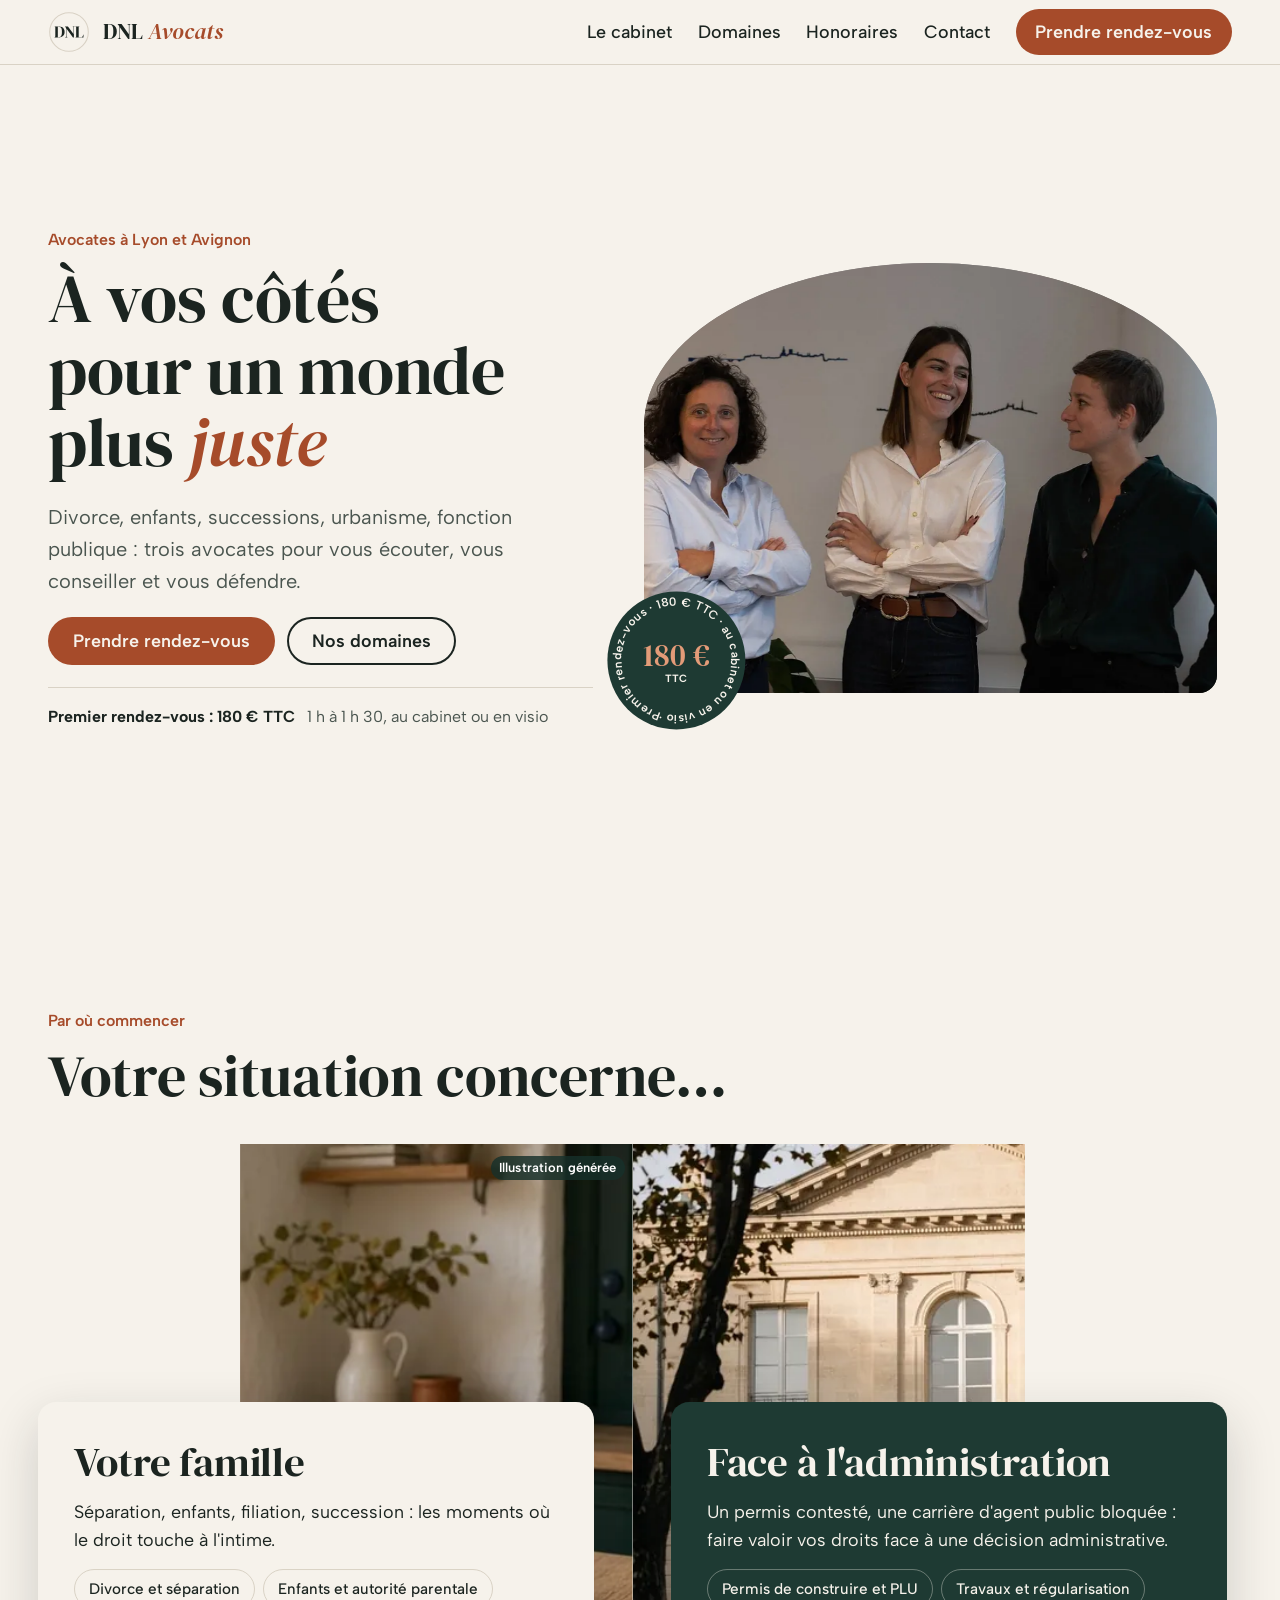
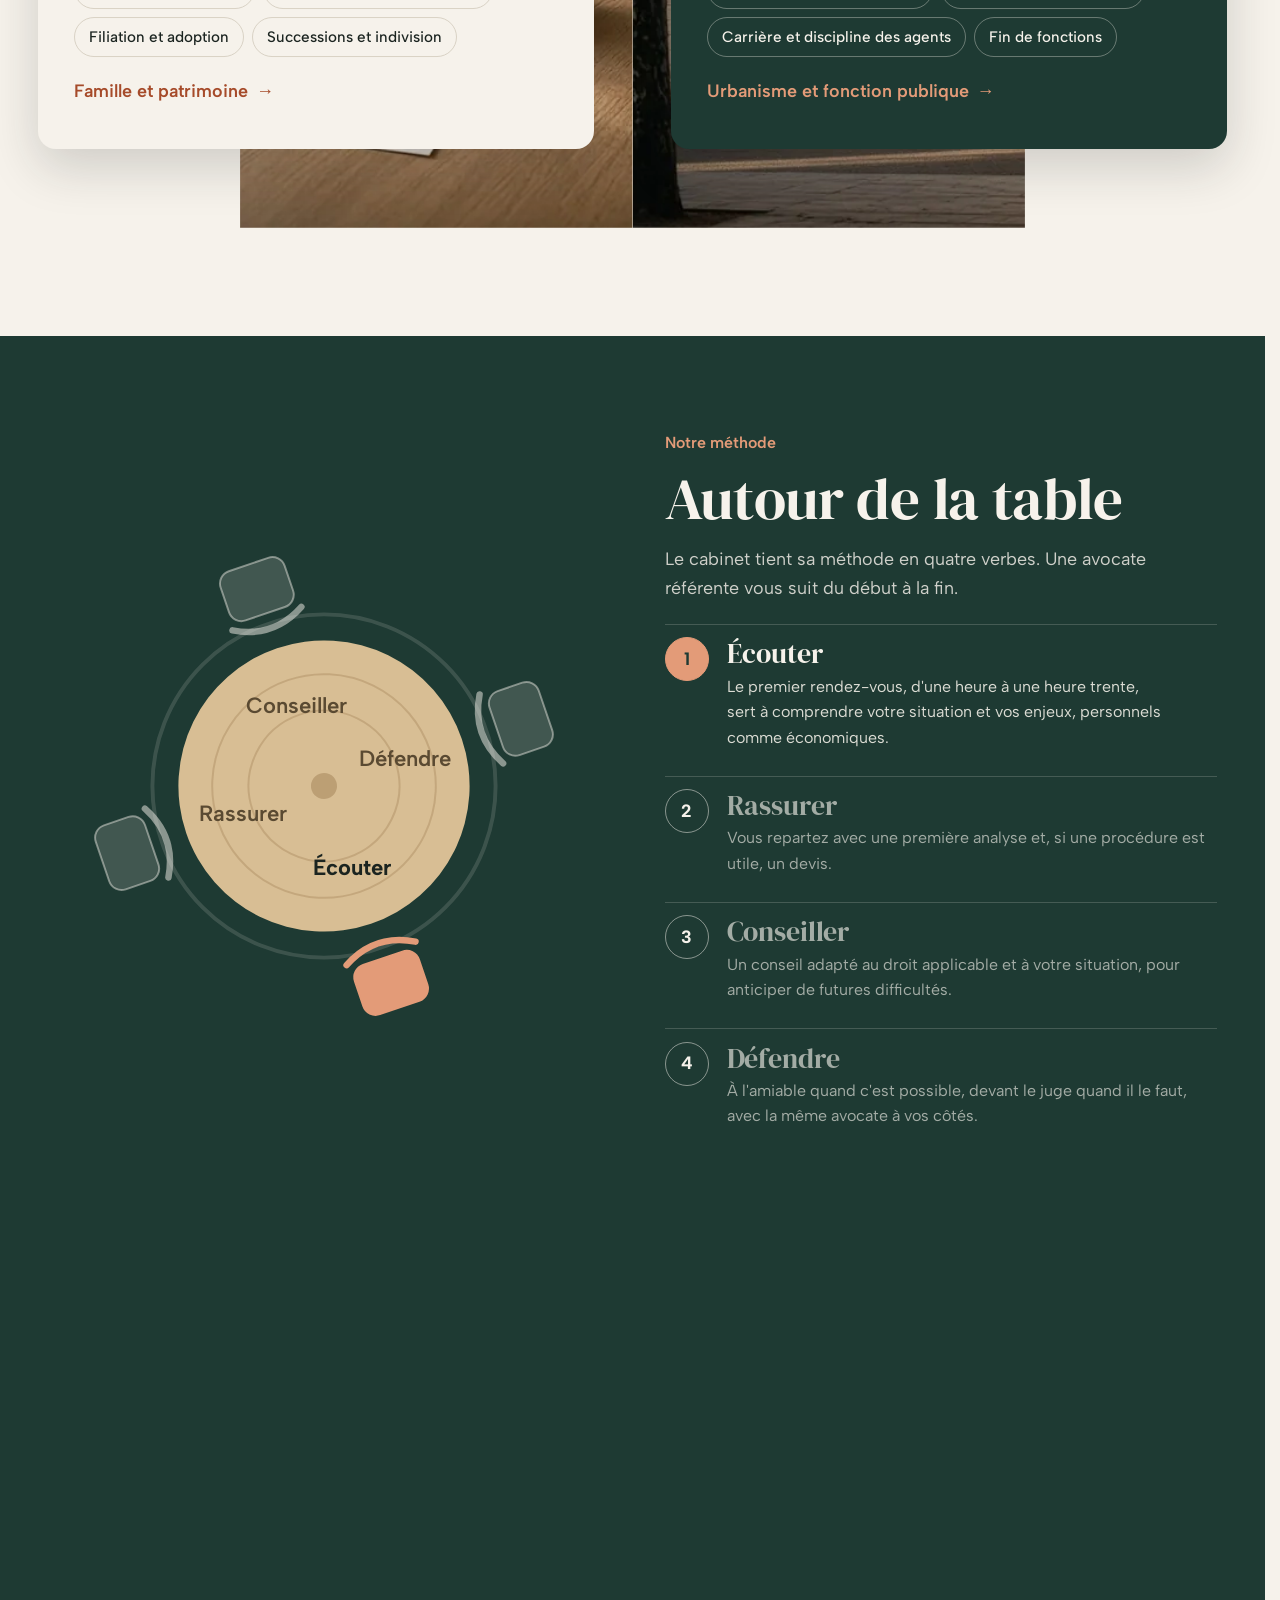
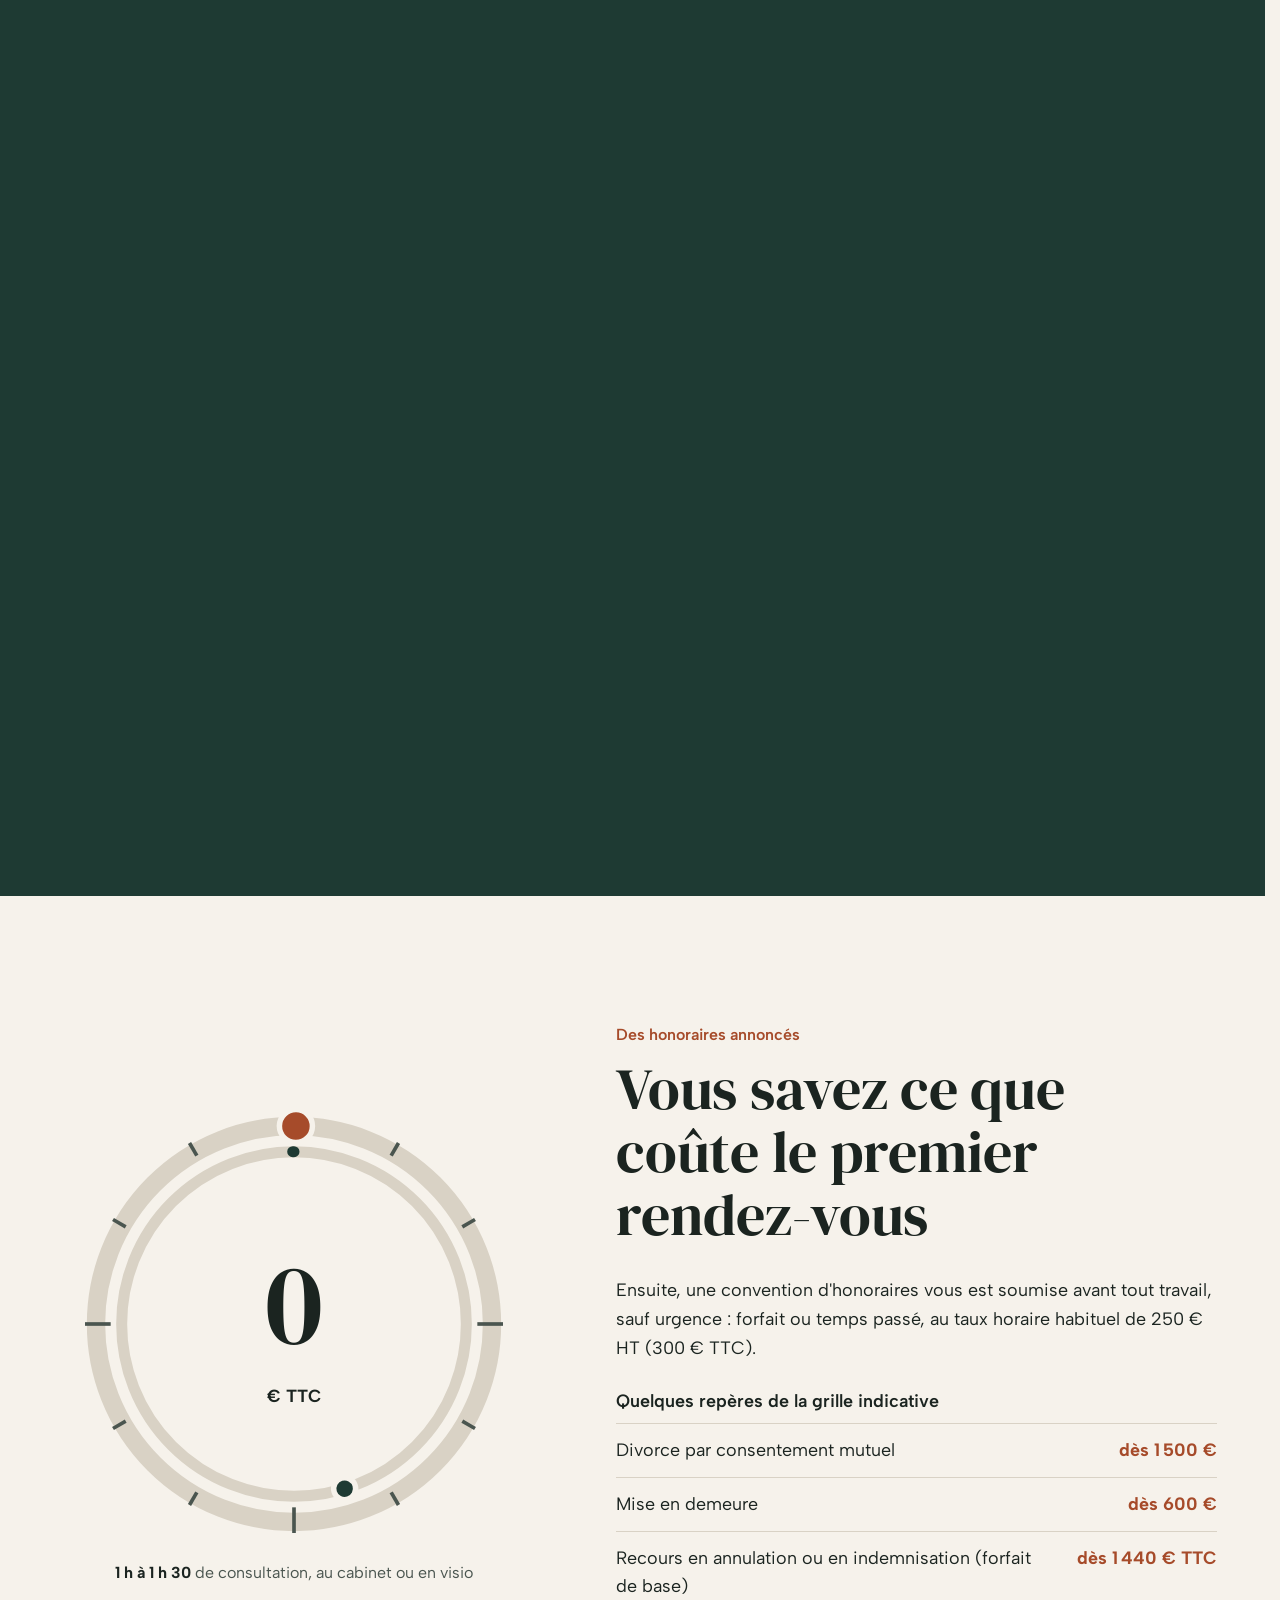
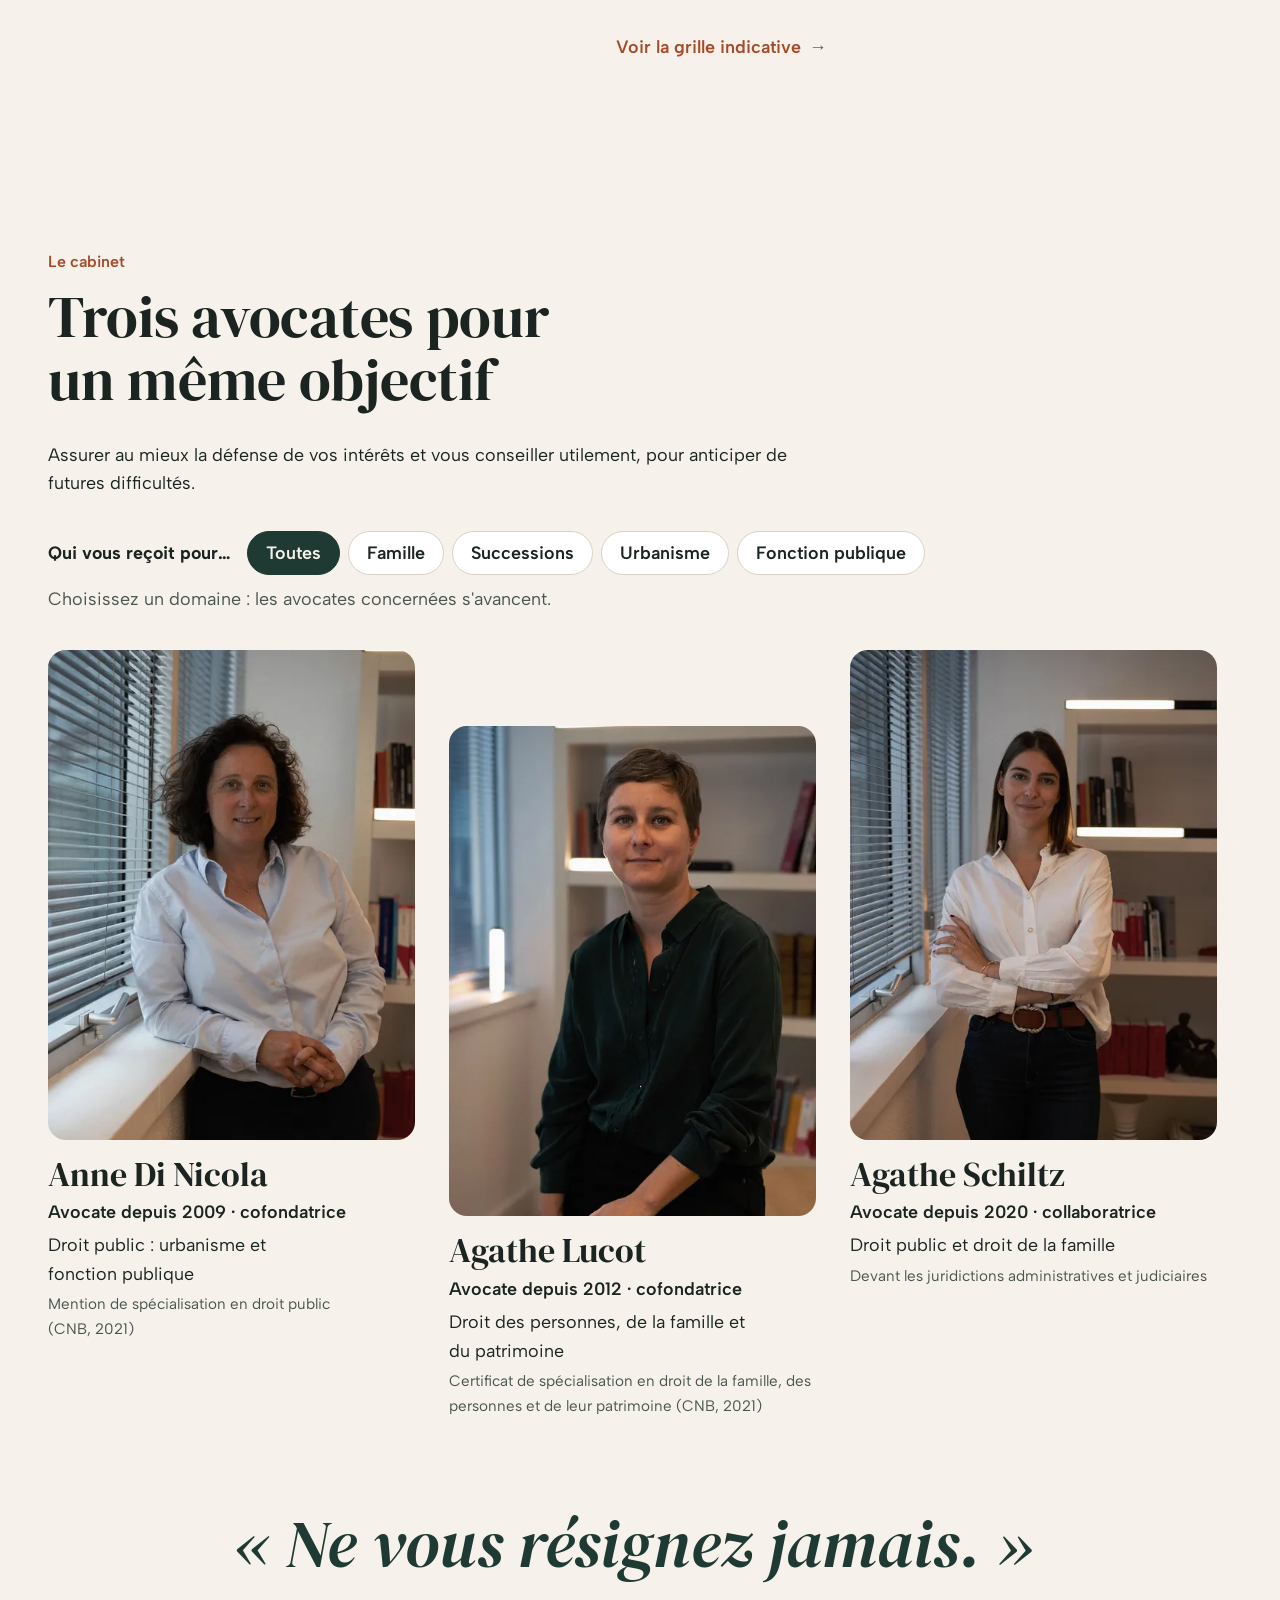
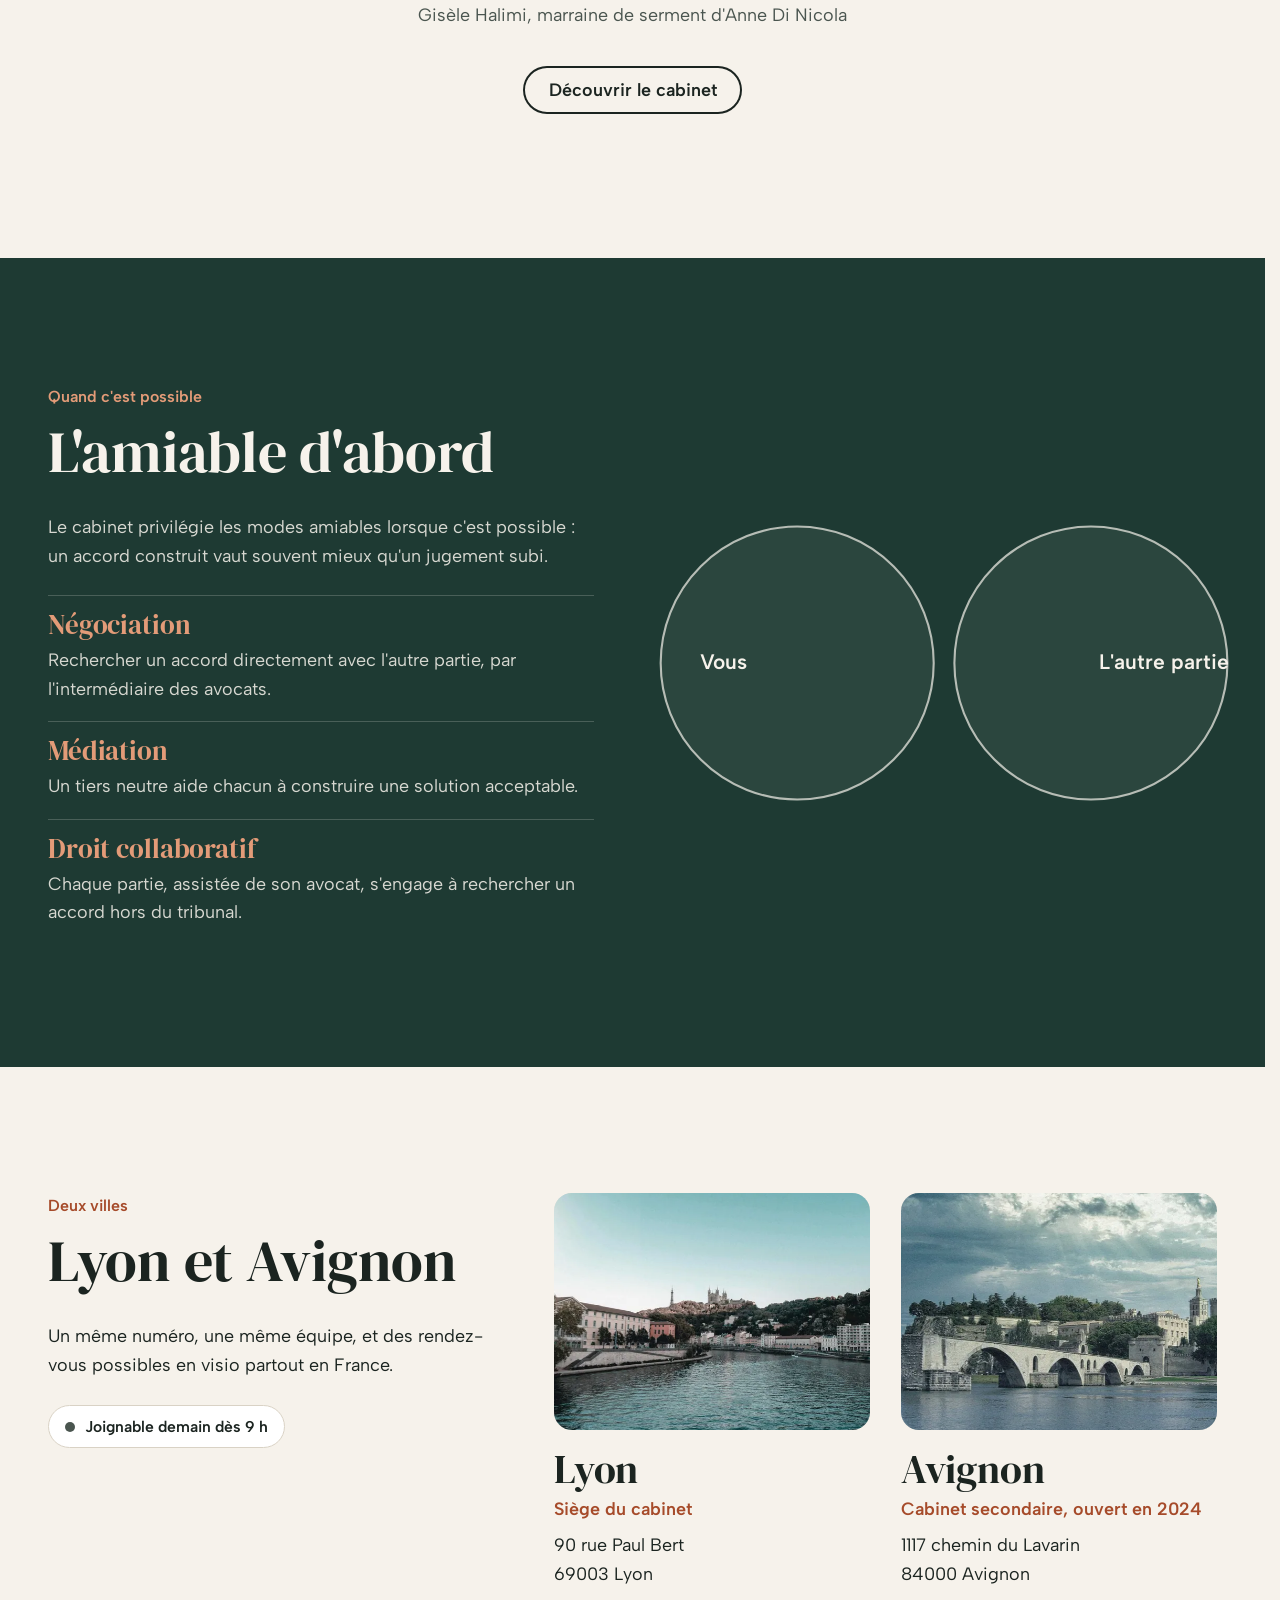
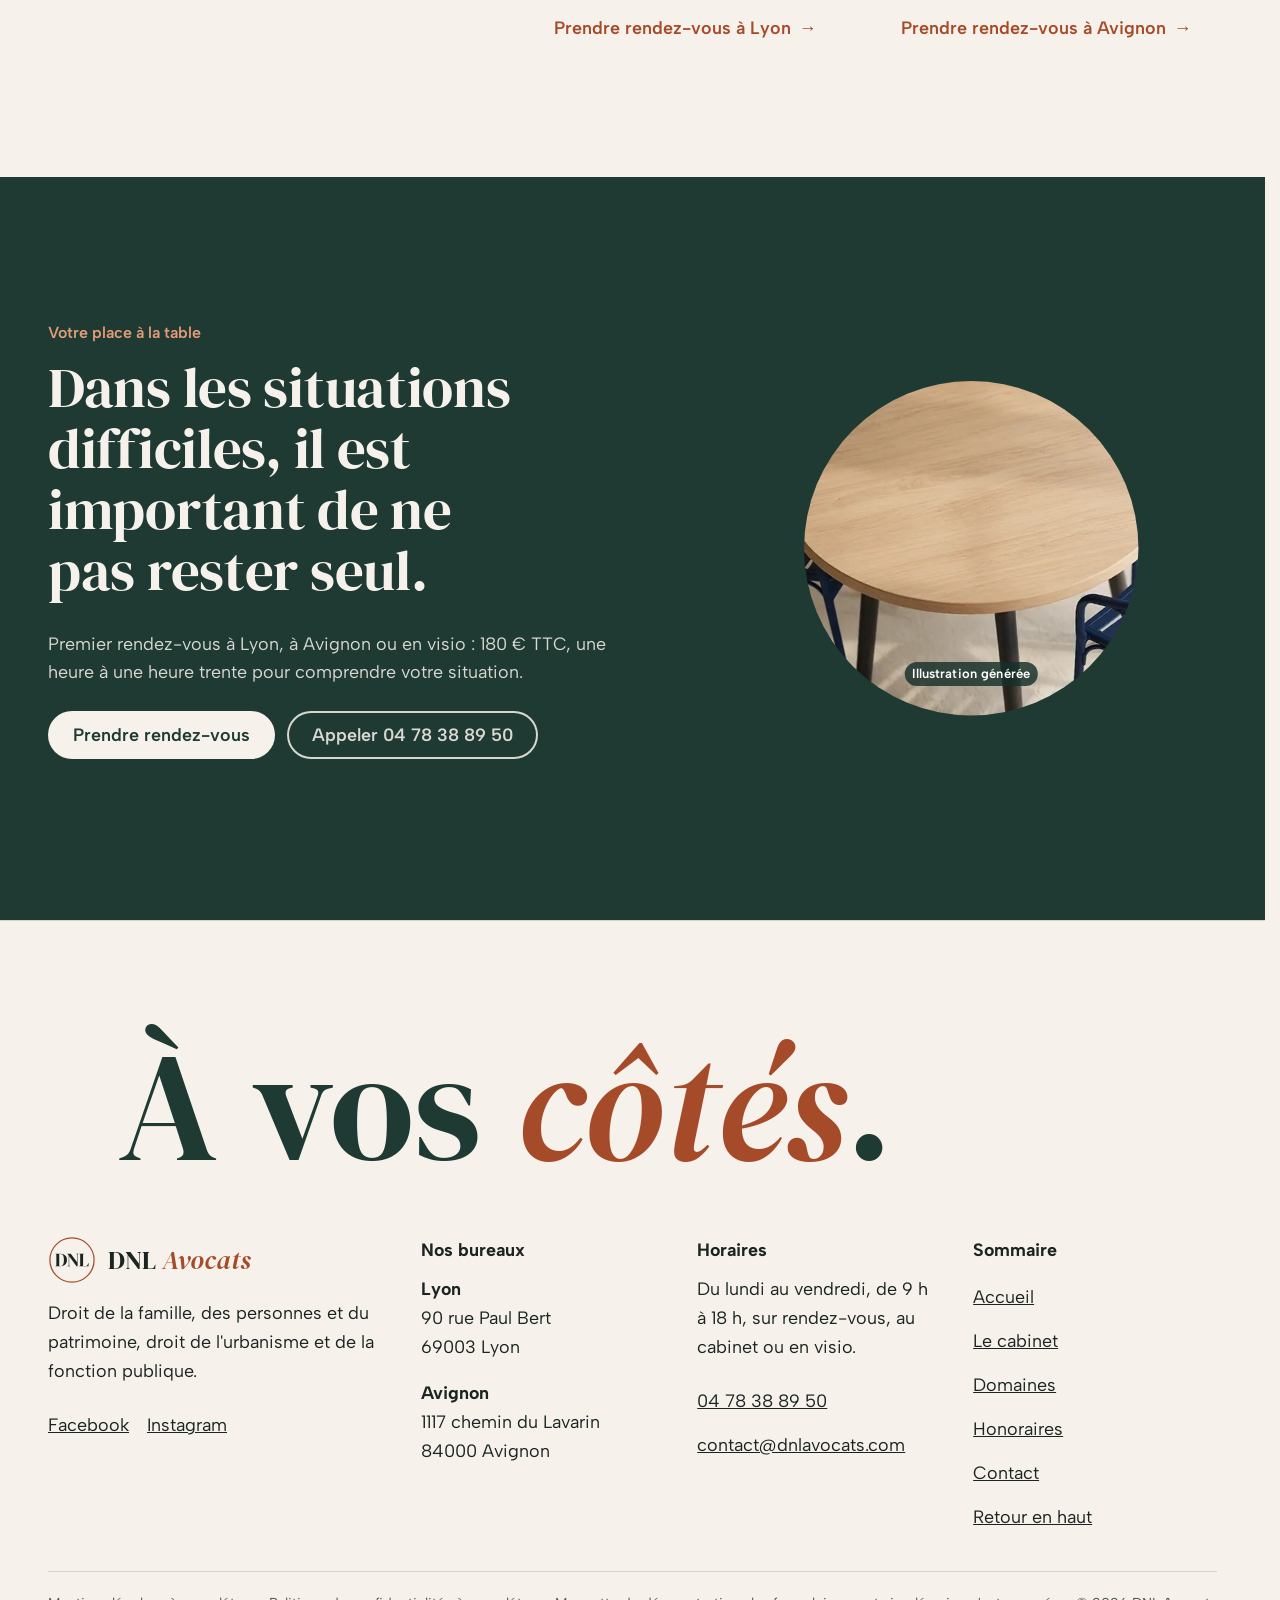
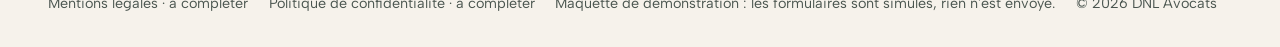
==== commit 1d541d0c: "Maquette DNL Avocats v2" ====
--- a/index.html
+++ b/index.html
@@ -1,5 +1,5 @@
 <!doctype html>
-<html lang="fr" data-v="1" data-curseur>
+<html lang="fr" data-v="2" data-curseur>
 <head>
 <meta charset="utf-8">
 <meta name="viewport" content="width=device-width, initial-scale=1, viewport-fit=cover">
@@ -35,14 +35,14 @@
 })();</script>
 <link rel="preload" href="/assets/fonts/dm-serif-display-latin-400-normal.woff2" as="font" type="font/woff2" crossorigin>
 <link rel="preload" href="/assets/fonts/albert-sans-latin-wght-normal.woff2" as="font" type="font/woff2" crossorigin>
-<link rel="stylesheet" href="/assets/css/socle.css?v=1">
-<link rel="stylesheet" href="/assets/css/site.css?v=1">
-<link rel="modulepreload" href="/assets/js/site.js?v=1">
-<link rel="modulepreload" href="/assets/js/socle/index.js?v=1">
+<link rel="stylesheet" href="/assets/css/socle.css?v=2">
+<link rel="stylesheet" href="/assets/css/site.css?v=2">
+<link rel="modulepreload" href="/assets/js/site.js?v=2">
+<link rel="modulepreload" href="/assets/js/socle/index.js?v=2">
 <script src="/assets/vendor/gsap.min.js" defer></script>
 <script src="/assets/vendor/ScrollTrigger.min.js" defer></script>
 <script src="/assets/vendor/SplitText.min.js" defer></script>
-<script type="module" src="/assets/js/site.js?v=1"></script>
+<script type="module" src="/assets/js/site.js?v=2"></script>
 <meta name="theme-color" content="#F6F2EB">
 <link rel="icon" href="/assets/images/favicon.svg" type="image/svg+xml">
 <link rel="apple-touch-icon" href="/assets/images/apple-touch-icon.png">
@@ -69,7 +69,7 @@
 <header data-entete>
   <div class="entete-rangee">
     <a class="entete-logo" href="/" data-libelle="Accueil" aria-current="page">
-      <svg class="mono mono--entete" viewBox="0 0 100 100" aria-hidden="true" focusable="false"><circle class="mono-anneau" cx="50" cy="50" r="46" pathLength="1"/><path class="mono-l" d="M25.12 63.14L15.28 63.14L15.28 62.74L16.12 62.42Q17.40 61.90 17.40 60.38L17.40 39.50Q17.40 37.90 16.12 37.46L15.28 37.14L15.28 36.74L25.84 36.74Q30.08 36.74 33.14 38.32Q36.20 39.90 37.86 42.84Q39.52 45.78 39.52 49.90Q39.52 54.10 37.72 57.06Q35.92 60.02 32.70 61.58Q29.48 63.14 25.12 63.14M23.40 37.54L23.40 62.34L25.12 62.34Q28 62.34 29.76 61.20Q31.52 60.06 32.34 57.36Q33.16 54.66 33.16 49.94Q33.16 45.22 32.34 42.52Q31.52 39.82 29.80 38.68Q28.08 37.54 25.28 37.54"/><path class="mono-l" d="M46.60 63.14L40.52 63.14L40.52 62.74L41.84 62.34Q42.56 62.14 42.88 61.56Q43.20 60.98 43.20 60.18L43.20 40.94Q42.76 39.98 42.50 39.50Q42.24 39.02 41.92 38.68Q41.60 38.34 41.04 37.82L40.36 37.14L40.36 36.74L47.44 36.74L60.72 54.86L60.72 39.78Q60.72 38.98 60.46 38.34Q60.20 37.70 59.40 37.50L58.08 37.14L58.08 36.74L63.80 36.74L63.80 37.14L62.72 37.50Q62 37.74 61.84 38.34Q61.68 38.94 61.68 39.74L61.68 63.26L59.44 63.26L44.16 42.26L44.16 60.18Q44.16 60.98 44.40 61.54Q44.64 62.10 45.40 62.34L46.60 62.74"/><path class="mono-l" d="M84.36 63.14L64.92 63.14L64.92 62.74L65.76 62.42Q66.60 62.10 66.82 61.64Q67.04 61.18 67.04 60.38L67.04 39.50Q67.04 38.70 66.80 38.22Q66.56 37.74 65.76 37.46L64.92 37.14L64.92 36.74L75.12 36.74L75.12 37.14L74.40 37.46Q73.64 37.74 73.36 38.24Q73.08 38.74 73.08 39.54L73.08 62.34L79.24 62.34Q80.72 62.34 81.42 61.62Q82.12 60.90 82.76 59.54L84.32 56.18L84.72 56.18"/></svg><span class="entete-nom">DNL <em>Avocats</em></span>
+      <svg class="mono mono--entete" viewBox="0 0 100 100" aria-hidden="true" focusable="false" data-effet="lecture" data-grille="fil"><circle class="mono-anneau" cx="50" cy="50" r="46" pathLength="1"/><circle class="mono-progres" cx="50" cy="50" r="46" pathLength="1" transform="rotate(-90 50 50)"/><path class="mono-l" d="M25.12 63.14L15.28 63.14L15.28 62.74L16.12 62.42Q17.40 61.90 17.40 60.38L17.40 39.50Q17.40 37.90 16.12 37.46L15.28 37.14L15.28 36.74L25.84 36.74Q30.08 36.74 33.14 38.32Q36.20 39.90 37.86 42.84Q39.52 45.78 39.52 49.90Q39.52 54.10 37.72 57.06Q35.92 60.02 32.70 61.58Q29.48 63.14 25.12 63.14M23.40 37.54L23.40 62.34L25.12 62.34Q28 62.34 29.76 61.20Q31.52 60.06 32.34 57.36Q33.16 54.66 33.16 49.94Q33.16 45.22 32.34 42.52Q31.52 39.82 29.80 38.68Q28.08 37.54 25.28 37.54"/><path class="mono-l" d="M46.60 63.14L40.52 63.14L40.52 62.74L41.84 62.34Q42.56 62.14 42.88 61.56Q43.20 60.98 43.20 60.18L43.20 40.94Q42.76 39.98 42.50 39.50Q42.24 39.02 41.92 38.68Q41.60 38.34 41.04 37.82L40.36 37.14L40.36 36.74L47.44 36.74L60.72 54.86L60.72 39.78Q60.72 38.98 60.46 38.34Q60.20 37.70 59.40 37.50L58.08 37.14L58.08 36.74L63.80 36.74L63.80 37.14L62.72 37.50Q62 37.74 61.84 38.34Q61.68 38.94 61.68 39.74L61.68 63.26L59.44 63.26L44.16 42.26L44.16 60.18Q44.16 60.98 44.40 61.54Q44.64 62.10 45.40 62.34L46.60 62.74"/><path class="mono-l" d="M84.36 63.14L64.92 63.14L64.92 62.74L65.76 62.42Q66.60 62.10 66.82 61.64Q67.04 61.18 67.04 60.38L67.04 39.50Q67.04 38.70 66.80 38.22Q66.56 37.74 65.76 37.46L64.92 37.14L64.92 36.74L75.12 36.74L75.12 37.14L74.40 37.46Q73.64 37.74 73.36 38.24Q73.08 38.74 73.08 39.54L73.08 62.34L79.24 62.34Q80.72 62.34 81.42 61.62Q82.12 60.90 82.76 59.54L84.32 56.18L84.72 56.18"/></svg><span class="entete-nom">DNL <em>Avocats</em></span>
     </a>
     <nav data-nav aria-label="Navigation principale">
       <ul><li><a href="/cabinet" data-libelle="Le cabinet">Le cabinet</a></li><li><a href="/domaines" data-libelle="Domaines">Domaines</a></li><li><a href="/honoraires" data-libelle="Honoraires">Honoraires</a></li><li><a href="/contact" data-libelle="Contact">Contact</a></li></ul>
@@ -143,7 +143,7 @@
       <div class="partage-carte">
         <h3>Votre famille</h3>
         <p>Séparation, enfants, filiation, succession : les moments où le droit touche à l&#39;intime.</p>
-        <ul class="partage-liste"><li>Divorce et séparation</li><li>Enfants et autorité parentale</li><li>Filiation et adoption</li><li>Successions et indivision</li></ul>
+        <ul class="partage-liste"><li><a href="/domaines#famille" data-libelle="Domaines">Divorce et séparation</a></li><li><a href="/domaines#famille" data-libelle="Domaines">Enfants et autorité parentale</a></li><li><a href="/domaines#famille" data-libelle="Domaines">Filiation et adoption</a></li><li><a href="/domaines#successions" data-libelle="Domaines">Successions et indivision</a></li></ul>
         <a href="/domaines#famille" class="lien-fleche" data-libelle="Domaines">Famille et patrimoine <span aria-hidden="true">→</span></a>
       </div>
     </article>
@@ -156,7 +156,7 @@
       <div class="partage-carte">
         <h3>Face à l&#39;administration</h3>
         <p>Un permis contesté, une carrière d&#39;agent public bloquée : faire valoir vos droits face à une décision administrative.</p>
-        <ul class="partage-liste"><li>Permis de construire et PLU</li><li>Travaux et régularisation</li><li>Carrière et discipline des agents</li><li>Fin de fonctions</li></ul>
+        <ul class="partage-liste"><li><a href="/domaines#urbanisme" data-libelle="Domaines">Permis de construire et PLU</a></li><li><a href="/domaines#urbanisme" data-libelle="Domaines">Travaux et régularisation</a></li><li><a href="/domaines#fonction-publique" data-libelle="Domaines">Carrière et discipline des agents</a></li><li><a href="/domaines#fonction-publique" data-libelle="Domaines">Fin de fonctions</a></li></ul>
         <a href="/domaines#urbanisme" class="lien-fleche" data-libelle="Domaines">Urbanisme et fonction publique <span aria-hidden="true">→</span></a>
       </div>
     </article>
@@ -169,12 +169,14 @@
         <svg class="table " viewBox="0 0 400 400" data-effet="table-ronde" data-visuel role="img" aria-label="Table ronde vue de dessus : quatre places, une par étape de la méthode">
   <circle class="table-anneau-piste" cx="200" cy="200" r="132"/>
   <circle class="table-anneau" cx="200" cy="200" r="132" pathLength="1" transform="rotate(-90 200 200)"/>
+  <g class="table-tourne">
   <g class="place" data-place="0" transform="translate(200.0 40.0) rotate(0)"><rect class="place-assise" x="-26" y="-20" width="52" height="40" rx="10"/><path class="place-dossier" d="M-28 24 Q0 40 28 24"/></g><g class="place" data-place="1" transform="translate(360.0 200.0) rotate(90)"><rect class="place-assise" x="-26" y="-20" width="52" height="40" rx="10"/><path class="place-dossier" d="M-28 24 Q0 40 28 24"/></g><g class="place" data-place="2" transform="translate(200.0 360.0) rotate(180)"><rect class="place-assise" x="-26" y="-20" width="52" height="40" rx="10"/><path class="place-dossier" d="M-28 24 Q0 40 28 24"/></g><g class="place" data-place="3" transform="translate(40.0 200.0) rotate(270)"><rect class="place-assise" x="-26" y="-20" width="52" height="40" rx="10"/><path class="place-dossier" d="M-28 24 Q0 40 28 24"/></g>
   <circle class="table-plateau" cx="200" cy="200" r="112"/>
   <circle class="table-veine" cx="200" cy="200" r="86"/>
   <circle class="table-veine" cx="200" cy="200" r="58"/>
   <circle class="table-centre" cx="200" cy="200" r="10"/>
-  <text class="place-libelle" data-libelle-place="0" x="200.0" y="140.0" text-anchor="middle">Écouter</text><text class="place-libelle" data-libelle-place="1" x="266.0" y="206.0" text-anchor="middle">Rassurer</text><text class="place-libelle" data-libelle-place="2" x="200.0" y="272.0" text-anchor="middle">Conseiller</text><text class="place-libelle" data-libelle-place="3" x="134.0" y="206.0" text-anchor="middle">Défendre</text>
+  <text class="place-libelle" data-libelle-place="0" data-x="200.0" data-y="134.0" x="200.0" y="140.0" text-anchor="middle">Écouter</text><text class="place-libelle" data-libelle-place="1" data-x="266.0" data-y="200.0" x="266.0" y="206.0" text-anchor="middle">Rassurer</text><text class="place-libelle" data-libelle-place="2" data-x="200.0" data-y="266.0" x="200.0" y="272.0" text-anchor="middle">Conseiller</text><text class="place-libelle" data-libelle-place="3" data-x="134.0" data-y="200.0" x="134.0" y="206.0" text-anchor="middle">Défendre</text>
+  </g>
 </svg>
       </div>
       <div class="methode-texte">
@@ -182,7 +184,7 @@
         <h2 id="methode-titre" data-anime="lignes">Autour de la table</h2>
         <p class="methode-intro masque-ecran-bas">Le cabinet tient sa méthode en quatre verbes. Une avocate référente vous suit du début à la fin.</p>
         <ol class="methode-etapes" data-etapes>
-          <li class="methode-etape est-active" data-etape="0"><span class="methode-num" aria-hidden="true">1</span><div><h3>Écouter</h3><p>Le premier rendez-vous, d&#39;une heure à une heure trente, sert à comprendre votre situation et vos enjeux, personnels comme économiques.</p></div></li><li class="methode-etape" data-etape="1"><span class="methode-num" aria-hidden="true">2</span><div><h3>Rassurer</h3><p>Vous repartez avec une première analyse et, si une procédure est utile, un devis.</p></div></li><li class="methode-etape" data-etape="2"><span class="methode-num" aria-hidden="true">3</span><div><h3>Conseiller</h3><p>Un conseil adapté au droit applicable et à votre situation, pour anticiper de futures difficultés.</p></div></li><li class="methode-etape" data-etape="3"><span class="methode-num" aria-hidden="true">4</span><div><h3>Défendre</h3><p>À l&#39;amiable quand c&#39;est possible, devant le juge quand il le faut, avec la même avocate à vos côtés.</p></div></li>
+          <li class="methode-etape est-active" data-etape="0"><button type="button" class="methode-num" data-aller-etape="0" aria-label="Aller à l&#39;étape 1 : Écouter">1</button><div><h3>Écouter</h3><p>Le premier rendez-vous, d&#39;une heure à une heure trente, sert à comprendre votre situation et vos enjeux, personnels comme économiques.</p></div></li><li class="methode-etape" data-etape="1"><button type="button" class="methode-num" data-aller-etape="1" aria-label="Aller à l&#39;étape 2 : Rassurer">2</button><div><h3>Rassurer</h3><p>Vous repartez avec une première analyse et, si une procédure est utile, un devis.</p></div></li><li class="methode-etape" data-etape="2"><button type="button" class="methode-num" data-aller-etape="2" aria-label="Aller à l&#39;étape 3 : Conseiller">3</button><div><h3>Conseiller</h3><p>Un conseil adapté au droit applicable et à votre situation, pour anticiper de futures difficultés.</p></div></li><li class="methode-etape" data-etape="3"><button type="button" class="methode-num" data-aller-etape="3" aria-label="Aller à l&#39;étape 4 : Défendre">4</button><div><h3>Défendre</h3><p>À l&#39;amiable quand c&#39;est possible, devant le juge quand il le faut, avec la même avocate à vos côtés.</p></div></li>
         </ol>
       </div>
     </div>
@@ -196,6 +198,8 @@
       <circle class="horloge-piste horloge-piste--int" cx="120" cy="120" r="94"/>
       <circle class="horloge-demi" cx="120" cy="120" r="94" pathLength="1" transform="rotate(-90 120 120)"/>
       <line class="horloge-cran" x1="120" y1="6" x2="120" y2="20" transform="rotate(0 120 120)"/><line class="horloge-cran" x1="120" y1="6" x2="120" y2="14" transform="rotate(30 120 120)"/><line class="horloge-cran" x1="120" y1="6" x2="120" y2="14" transform="rotate(60 120 120)"/><line class="horloge-cran" x1="120" y1="6" x2="120" y2="20" transform="rotate(90 120 120)"/><line class="horloge-cran" x1="120" y1="6" x2="120" y2="14" transform="rotate(120 120 120)"/><line class="horloge-cran" x1="120" y1="6" x2="120" y2="14" transform="rotate(150 120 120)"/><line class="horloge-cran" x1="120" y1="6" x2="120" y2="20" transform="rotate(180 120 120)"/><line class="horloge-cran" x1="120" y1="6" x2="120" y2="14" transform="rotate(210 120 120)"/><line class="horloge-cran" x1="120" y1="6" x2="120" y2="14" transform="rotate(240 120 120)"/><line class="horloge-cran" x1="120" y1="6" x2="120" y2="20" transform="rotate(270 120 120)"/><line class="horloge-cran" x1="120" y1="6" x2="120" y2="14" transform="rotate(300 120 120)"/><line class="horloge-cran" x1="120" y1="6" x2="120" y2="14" transform="rotate(330 120 120)"/>
+      <g class="horloge-tete horloge-tete--heure"><circle cx="120" cy="12" r="9"/></g>
+      <g class="horloge-tete horloge-tete--demi"><circle cx="120" cy="26" r="6"/></g>
     </svg>
     <p class="annonce-prix" aria-hidden="true"><span class="annonce-nombre" data-compteur="180">180</span><span class="annonce-unite">€ TTC</span></p>
     <p class="annonce-duree"><strong>1 h à 1 h 30</strong> de consultation, au cabinet ou en visio</p>
@@ -219,9 +223,17 @@
       <h2 id="avocates-titre" data-anime="lignes">Trois avocates pour un même objectif</h2>
       <p data-anime>Assurer au mieux la défense de vos intérêts et vous conseiller utilement, pour anticiper de futures difficultés.</p>
     </div>
-    <ul class="avocates-grille" data-anime="cascade">
-      <li class="avocate">
-        <a href="/cabinet#anne-di-nicola" class="avocate-lien" data-libelle="Le cabinet"><figure class="media avocate-media" data-fx="parallaxe" data-fx-force="7" style="--cadrage:52% 34%">
+    <div class="qui" data-qui data-anime data-grille="manipuler">
+      <p class="qui-titre" id="qui-titre">Qui vous reçoit pour…</p>
+      <div class="qui-puces" role="group" aria-labelledby="qui-titre">
+        <button type="button" class="qui-puce" data-qui-domaine="tous" aria-pressed="true">Toutes</button>
+        <button type="button" class="qui-puce" data-qui-domaine="famille" data-avocates="agathe-lucot agathe-schiltz" data-reponse="Me Lucot et Me Schiltz vous reçoivent pour une question de famille." aria-pressed="false">Famille</button><button type="button" class="qui-puce" data-qui-domaine="successions" data-avocates="agathe-lucot agathe-schiltz" data-reponse="Me Lucot et Me Schiltz vous reçoivent pour une succession ou une indivision." aria-pressed="false">Successions</button><button type="button" class="qui-puce" data-qui-domaine="urbanisme" data-avocates="anne-di-nicola" data-reponse="Me Di Nicola vous reçoit pour un dossier d&#39;urbanisme." aria-pressed="false">Urbanisme</button><button type="button" class="qui-puce" data-qui-domaine="fonction-publique" data-avocates="anne-di-nicola agathe-schiltz" data-reponse="Me Di Nicola et Me Schiltz vous reçoivent pour votre carrière d&#39;agent public." aria-pressed="false">Fonction publique</button>
+      </div>
+      <p class="qui-reponse" data-qui-reponse aria-live="polite">Choisissez un domaine : les avocates concernées s&#39;avancent.</p>
+    </div>
+    <ul class="avocates-grille" data-anime="cascade" data-effet="qui">
+      <li class="avocate" data-avocate="anne-di-nicola">
+        <a href="/cabinet#anne-di-nicola" class="avocate-lien" data-libelle="Le cabinet"><figure class="media avocate-media" style="--cadrage:52% 34%">
   <picture>
     <img src="/assets/images/anne-di-nicola-960.webp" srcset="/assets/images/anne-di-nicola-480.webp 480w, /assets/images/anne-di-nicola-640.webp 640w, /assets/images/anne-di-nicola-960.webp 960w" sizes="(max-width: 760px) 100vw, 33vw" alt="Portrait de Maître Anne Di Nicola, chemise bleu ciel, devant une fenêtre du cabinet" width="960" height="1280" loading="lazy" decoding="async">
   </picture>
@@ -229,8 +241,8 @@
         <p class="avocate-depuis">Avocate depuis 2009 · cofondatrice</p>
         <p class="avocate-domaine">Droit public : urbanisme et fonction publique</p>
         <p class="avocate-mention">Mention de spécialisation en droit public (CNB, 2021)</p>
-      </li><li class="avocate">
-        <a href="/cabinet#agathe-lucot" class="avocate-lien" data-libelle="Le cabinet"><figure class="media avocate-media" data-fx="parallaxe" data-fx-force="7" style="--cadrage:53% 34%">
+      </li><li class="avocate" data-avocate="agathe-lucot">
+        <a href="/cabinet#agathe-lucot" class="avocate-lien" data-libelle="Le cabinet"><figure class="media avocate-media" style="--cadrage:53% 34%">
   <picture>
     <img src="/assets/images/agathe-lucot-960.webp" srcset="/assets/images/agathe-lucot-480.webp 480w, /assets/images/agathe-lucot-640.webp 640w, /assets/images/agathe-lucot-960.webp 960w" sizes="(max-width: 760px) 100vw, 33vw" alt="Portrait de Maître Agathe Lucot, chemisier vert sapin, assise dans le cabinet" width="960" height="1280" loading="lazy" decoding="async">
   </picture>
@@ -238,8 +250,8 @@
         <p class="avocate-depuis">Avocate depuis 2012 · cofondatrice</p>
         <p class="avocate-domaine">Droit des personnes, de la famille et du patrimoine</p>
         <p class="avocate-mention">Certificat de spécialisation en droit de la famille, des personnes et de leur patrimoine (CNB, 2021)</p>
-      </li><li class="avocate">
-        <a href="/cabinet#agathe-schiltz" class="avocate-lien" data-libelle="Le cabinet"><figure class="media avocate-media" data-fx="parallaxe" data-fx-force="7" style="--cadrage:50% 34%">
+      </li><li class="avocate" data-avocate="agathe-schiltz">
+        <a href="/cabinet#agathe-schiltz" class="avocate-lien" data-libelle="Le cabinet"><figure class="media avocate-media" style="--cadrage:50% 34%">
   <picture>
     <img src="/assets/images/agathe-schiltz-960.webp" srcset="/assets/images/agathe-schiltz-480.webp 480w, /assets/images/agathe-schiltz-640.webp 640w, /assets/images/agathe-schiltz-960.webp 960w" sizes="(max-width: 760px) 100vw, 33vw" alt="Portrait de Maître Agathe Schiltz, chemise blanche, bras croisés, devant la bibliothèque du cabinet" width="960" height="1280" loading="lazy" decoding="async">
   </picture>
@@ -284,14 +296,14 @@
     <p data-anime>Un même numéro, une même équipe, et des rendez-vous possibles en visio partout en France.</p>
     <p class="statut" data-statut><span class="statut-point" aria-hidden="true"></span><span data-statut-texte>Du lundi au vendredi, de 9 h à 18 h, sur rendez-vous, au cabinet ou en visio.</span></p>
   </div>
-  <div class="bureaux-grille" data-anime="cascade">
+  <div class="bureaux-grille">
     <article class="bureau">
       <figure class="media bureau-media" data-fx="zoom" style="--cadrage:45% 45%">
   <picture>
     <img src="/assets/images/lyon-1200.webp" srcset="/assets/images/lyon-480.webp 480w, /assets/images/lyon-800.webp 800w, /assets/images/lyon-1200.webp 1200w" sizes="(max-width: 760px) 100vw, 45vw" alt="Lyon, les quais de Saône et la colline de Fourvière" width="1200" height="800" loading="lazy" decoding="async">
   </picture>
 </figure>
-      <div class="bureau-texte">
+      <div class="bureau-texte" data-anime>
         <h3>Lyon</h3>
         <p class="bureau-role">Siège du cabinet</p>
         <p>90 rue Paul Bert<br>69003 Lyon</p>
@@ -303,7 +315,7 @@
     <img src="/assets/images/avignon-1200.webp" srcset="/assets/images/avignon-480.webp 480w, /assets/images/avignon-800.webp 800w, /assets/images/avignon-1200.webp 1200w" sizes="(max-width: 760px) 100vw, 45vw" alt="Avignon, le pont Saint-Bénezet et le palais des Papes au bord du Rhône" width="1200" height="800" loading="lazy" decoding="async">
   </picture>
 </figure>
-      <div class="bureau-texte">
+      <div class="bureau-texte" data-anime>
         <h3>Avignon</h3>
         <p class="bureau-role">Cabinet secondaire, ouvert en 2024</p>
         <p>1117 chemin du Lavarin<br>84000 Avignon</p>
@@ -332,6 +344,7 @@
 </section>
 </main>
 <footer class="pied" id="pied">
+  <p class="pied-fin conteneur" data-effet="pied-fin">À vos <em>côtés</em><span aria-hidden="true">.</span></p>
   <div class="conteneur pied-grille">
     <div class="pied-marque">
       <p class="pied-logo"><svg class="mono mono--pied" viewBox="0 0 100 100" aria-hidden="true" focusable="false"><circle class="mono-anneau" cx="50" cy="50" r="46" pathLength="1"/><path class="mono-l" d="M25.12 63.14L15.28 63.14L15.28 62.74L16.12 62.42Q17.40 61.90 17.40 60.38L17.40 39.50Q17.40 37.90 16.12 37.46L15.28 37.14L15.28 36.74L25.84 36.74Q30.08 36.74 33.14 38.32Q36.20 39.90 37.86 42.84Q39.52 45.78 39.52 49.90Q39.52 54.10 37.72 57.06Q35.92 60.02 32.70 61.58Q29.48 63.14 25.12 63.14M23.40 37.54L23.40 62.34L25.12 62.34Q28 62.34 29.76 61.20Q31.52 60.06 32.34 57.36Q33.16 54.66 33.16 49.94Q33.16 45.22 32.34 42.52Q31.52 39.82 29.80 38.68Q28.08 37.54 25.28 37.54"/><path class="mono-l" d="M46.60 63.14L40.52 63.14L40.52 62.74L41.84 62.34Q42.56 62.14 42.88 61.56Q43.20 60.98 43.20 60.18L43.20 40.94Q42.76 39.98 42.50 39.50Q42.24 39.02 41.92 38.68Q41.60 38.34 41.04 37.82L40.36 37.14L40.36 36.74L47.44 36.74L60.72 54.86L60.72 39.78Q60.72 38.98 60.46 38.34Q60.20 37.70 59.40 37.50L58.08 37.14L58.08 36.74L63.80 36.74L63.80 37.14L62.72 37.50Q62 37.74 61.84 38.34Q61.68 38.94 61.68 39.74L61.68 63.26L59.44 63.26L44.16 42.26L44.16 60.18Q44.16 60.98 44.40 61.54Q44.64 62.10 45.40 62.34L46.60 62.74"/><path class="mono-l" d="M84.36 63.14L64.92 63.14L64.92 62.74L65.76 62.42Q66.60 62.10 66.82 61.64Q67.04 61.18 67.04 60.38L67.04 39.50Q67.04 38.70 66.80 38.22Q66.56 37.74 65.76 37.46L64.92 37.14L64.92 36.74L75.12 36.74L75.12 37.14L74.40 37.46Q73.64 37.74 73.36 38.24Q73.08 38.74 73.08 39.54L73.08 62.34L79.24 62.34Q80.72 62.34 81.42 61.62Q82.12 60.90 82.76 59.54L84.32 56.18L84.72 56.18"/></svg><span>DNL <em>Avocats</em></span></p>
--- a/assets/css/site.css
+++ b/assets/css/site.css
@@ -700,3 +700,112 @@
 /* Sans JavaScript, l'en-tête est dans le flux : les ouvertures ne réservent plus un écran entier. */
 html:not(.js) .hero { min-height: 0; }
 html:not(.js) .prix-grille { min-height: 0; }
+
+/* ---------- v2 : interactions et finitions ---------- */
+/* Anneau de lecture : l'anneau terre cuite du monogramme se remplit avec la lecture de la page. */
+.mono--entete .mono-anneau { stroke: var(--ligne); }
+.mono--entete .mono-progres { fill: none; stroke: var(--accent); stroke-width: 3.2; stroke-linecap: round; stroke-dasharray: 1; stroke-dashoffset: 0; }
+html.js:not(.secours) .mono--entete .mono-progres { stroke-dashoffset: 1; }
+
+/* Méthode : numéros cliquables, libellés plus lisibles, la table tourne. */
+button.methode-num { padding: 0; background: transparent; color: inherit; font: inherit; font-weight: 700; cursor: pointer; min-width: 44px; min-height: 44px; width: 44px; height: 44px; }
+button.methode-num:hover { border-color: var(--accent-clair); }
+.methode-etape { grid-template-columns: 48px minmax(0, 1fr); opacity: 1; }
+.methode-etape h3 { color: rgba(246, 242, 235, .62); transition: color .5s var(--courbe); }
+.methode-etape p { color: rgba(246, 242, 235, .62); transition: color .5s var(--courbe); }
+.methode-etape.est-active h3, .methode-etape.est-faite h3 { color: var(--ivoire); }
+.methode-etape.est-active p, .methode-etape.est-faite p { color: rgba(246, 242, 235, .88); }
+.place-libelle { fill: #5A4A32; opacity: 1; transition: fill .5s; }
+.place-libelle.est-active { fill: var(--encre); font-weight: 700; }
+
+/* Horloge : têtes de progression sur les anneaux. */
+.horloge-tete circle { fill: var(--accent); stroke: var(--ivoire); stroke-width: 3; }
+.horloge-tete--demi circle { fill: var(--sapin); }
+:is(html.secours, html:not(.js)) .horloge-tete { display: none; }
+
+/* Écran partagé : les puces mènent au domaine. */
+.partage-liste li { padding: 0; border: 0; }
+.partage-liste a { display: inline-flex; align-items: center; min-height: 40px; padding: 6px 14px; border-radius: 999px; border: 1px solid var(--ligne); font-size: .95rem; font-weight: 500; text-decoration: none; transition: background-color .3s, color .3s, border-color .3s; }
+.partage-moitie--public .partage-liste a { border-color: rgba(246, 242, 235, .35); }
+.partage-liste a:hover, .partage-liste a:focus-visible { background: var(--accent); border-color: var(--accent); color: var(--ivoire); }
+@media (pointer: coarse) { .partage-liste a { min-height: 44px; } }
+
+/* Accueil : « Qui vous reçoit pour… » */
+.qui { display: flex; flex-wrap: wrap; align-items: center; gap: 10px 16px; margin: -12px 0 clamp(24px, 4vh, 40px); }
+.qui-titre { margin: 0; font-weight: 700; }
+.qui-puces { display: flex; flex-wrap: wrap; gap: 8px; }
+.qui-puce { min-height: 44px; padding: 0 18px; border-radius: 999px; border: 1px solid var(--ligne); background: #fff; font-weight: 600; transition: background-color .3s, color .3s, border-color .3s, transform .3s var(--courbe); }
+.qui-puce:hover { border-color: var(--accent); transform: translateY(-2px); }
+.qui-puce[aria-pressed="true"] { background: var(--sapin); border-color: var(--sapin); color: var(--ivoire); }
+.qui-reponse { flex-basis: 100%; margin: 0; color: var(--texte-doux); min-height: 1.6em; }
+.avocate { transition: transform .7s var(--courbe), filter .7s var(--courbe); }
+.avocate.est-retiree { filter: grayscale(1) contrast(.9); transform: scale(.94); }
+.avocate.est-retiree .avocate-nom, .avocate.est-retiree p { color: var(--texte-doux); }
+.avocate.est-choisie .avocate-media { box-shadow: 0 0 0 4px var(--ivoire), 0 0 0 7px var(--accent); }
+.avocate-media { transition: box-shadow .5s var(--courbe); }
+@media (hover: hover) { .avocate-lien:hover .avocate-media img { transform: scale(1.05); } }
+
+/* Lyon et Avignon : photos de paysage en 4:3. */
+.bureau-media { aspect-ratio: 4 / 3; }
+
+/* Domaines : sous-navigation collante qui suit la lecture. */
+.dom-nav { position: sticky; top: var(--entete-h); z-index: 40; background: var(--ivoire); border-bottom: 1px solid var(--ligne); transition: top .45s var(--courbe); }
+html.entete-cache .dom-nav { top: 0; }
+.dom-nav-rangee { display: flex; align-items: center; gap: 16px; min-height: 60px; }
+.dom-nav-liens { list-style: none; margin: 0; padding: 0; display: flex; gap: 6px; flex-wrap: wrap; }
+.dom-nav-liens a { display: inline-flex; align-items: center; gap: 8px; min-height: 44px; padding: 0 14px 0 6px; border-radius: 999px; text-decoration: none; font-weight: 600; transition: background-color .3s, color .3s; }
+.dom-nav-liens a:hover { background: #fff; }
+.dom-nav-liens a[aria-current] { background: var(--sapin); color: var(--ivoire); }
+.dom-nav-liens a[aria-current] .dom-nav-num { background: var(--accent-clair); color: var(--sapin); }
+.dom-nav-num { display: inline-grid; place-items: center; width: 30px; height: 30px; border-radius: 50%; background: var(--sapin); color: var(--ivoire); font-size: .85rem; font-weight: 700; flex: none; }
+.dom-nav-courant { display: none; margin: 0; align-items: center; gap: 10px; font-weight: 700; }
+.dom-nav-total { color: var(--texte-doux); font-weight: 500; }
+.dom-nav-suivant { display: none; margin-left: auto; place-items: center; width: 44px; height: 44px; border-radius: 50%; background: var(--accent); color: var(--ivoire); text-decoration: none; font-size: 1.2rem; }
+.dom-nav-barre { position: absolute; left: 0; right: 0; bottom: -1px; height: 3px; background: var(--accent); transform: scaleX(0); transform-origin: 0 50%; }
+.domaine { scroll-margin-top: calc(var(--entete-h) + 72px); }
+:is(html.secours, html:not(.js)) .dom-nav-barre { display: none; }
+@media (max-width: 900px) {
+  .dom-nav-liens { display: none; }
+  .dom-nav-courant { display: flex; }
+  .dom-nav-suivant { display: grid; }
+  .dom-nav-suivant[hidden] { display: none; }
+  .dom-nav-rangee { min-height: 56px; }
+}
+:is(html.secours, html:not(.js)) .dom-nav-courant, :is(html.secours, html:not(.js)) .dom-nav-suivant { display: none; }
+@media (max-width: 900px) { :is(html.secours, html:not(.js)) .dom-nav { position: static; } :is(html.secours, html:not(.js)) .dom-nav-liens { display: flex; padding-block: 8px; } }
+
+/* Cabinet : la frise s'allume année après année. */
+.frise--vivante .frise-annee { background: transparent; color: var(--accent-clair); box-shadow: inset 0 0 0 1.5px var(--accent-clair); transition: transform .45s var(--courbe); }
+.frise--vivante li.est-allume .frise-annee { background: var(--accent-clair); color: var(--sapin); transform: scale(1.06); }
+.frise--vivante li p { transition: color .45s; }
+.frise-trait { z-index: 0; }
+.frise-liste li { position: relative; }
+.frise--vivante .frise-annee { position: relative; z-index: 1; background-color: var(--sapin); }
+.frise--vivante li.est-allume .frise-annee { background-color: var(--accent-clair); }
+
+/* Honoraires : barres proportionnelles au montant « à partir de ». */
+.grille-barre { display: block; height: 4px; margin-top: 8px; border-radius: 4px; width: calc(var(--v) * 100%); max-width: 100%; background: linear-gradient(90deg, var(--accent-clair), var(--accent)); transform-origin: 0 50%; }
+.barres--pretes .grille-barre { transform: scaleX(0); transition: transform 1.1s var(--courbe); }
+.barres--pretes tr:nth-child(n) .grille-barre { transition-delay: calc(var(--i, 0) * 40ms); }
+.barres--vues .grille-barre { transform: scaleX(1); }
+.grille tbody tr { transition: background-color .3s; }
+@media (hover: hover) { .grille tbody tr:hover { background: var(--ivoire); } }
+
+/* Pied de page : la phrase de fin. */
+.pied-fin { margin: 0 auto clamp(28px, 5vh, 56px); padding-top: clamp(24px, 5vh, 56px); font-family: var(--police-titres); font-size: clamp(3.6rem, 12vw, 11rem); line-height: 1.1; white-space: nowrap; color: var(--sapin); }
+.pied-fin em { color: var(--accent); }
+.pied { overflow: hidden; }
+@media (max-width: 760px) { .pied-fin { font-size: clamp(3rem, 17vw, 5rem); } }
+/* Honoraires : pictogrammes tracés des trois étapes. */
+.etape-tete { display: flex; align-items: center; gap: 14px; margin-bottom: 18px; }
+.etape-tete .etape-num { margin-bottom: 0; }
+.etape-icone { width: 56px; height: 56px; fill: none; stroke: var(--accent); stroke-width: 2.2; stroke-linecap: round; stroke-linejoin: round; }
+.etapes--pretes .etape-icone :is(path, circle, rect) { stroke-dasharray: 200; stroke-dashoffset: 200; transition: stroke-dashoffset 1.6s var(--courbe); }
+.etapes--pretes li:nth-child(2) .etape-icone :is(path, circle, rect) { transition-delay: .35s; }
+.etapes--pretes li:nth-child(3) .etape-icone :is(path, circle, rect) { transition-delay: .7s; }
+.etapes--vues .etape-icone :is(path, circle, rect) { stroke-dashoffset: 0; }
+.etape-icone { background: var(--ivoire); border-radius: 14px; padding: 4px; box-sizing: content-box; position: relative; }
+.etapes-liste li { z-index: 1; }
+/* Questions fréquentes : la vraie table du cabinet sous le titre. */
+.faq-media { margin-top: 24px; aspect-ratio: 4 / 3; border-radius: var(--rayon); }
+@media (max-width: 760px) { .faq-media { aspect-ratio: 3 / 2; } }
